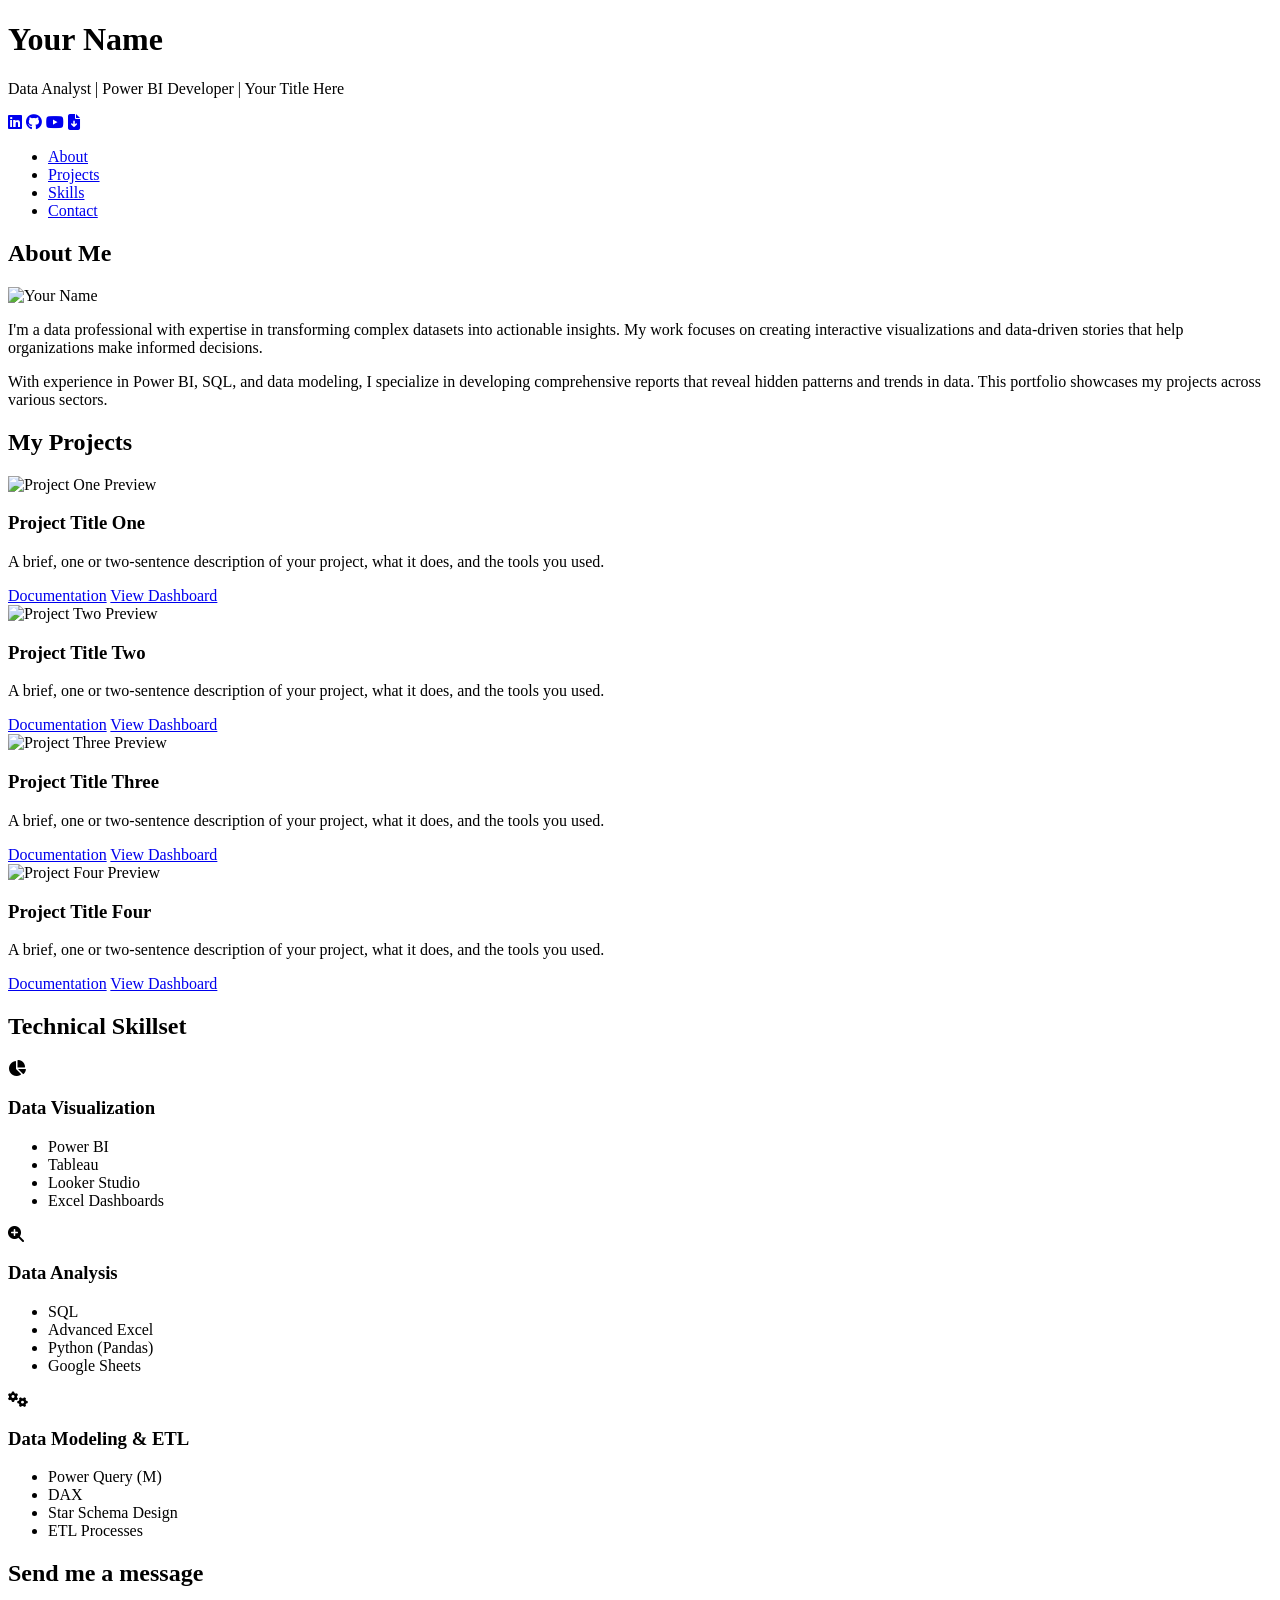
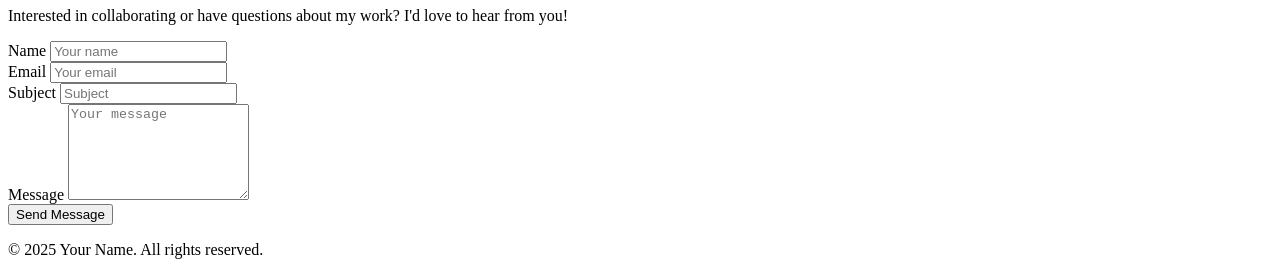
==== index.html @ 73945724 "Initial commit" ====
<!DOCTYPE html>
<html lang="en">
<head>
    <meta charset="UTF-8">
    <meta name="viewport" content="width=device-width, initial-scale=1.0">
    
    <!--💡UPDATE: Change the title to your name-->
    <title>Your Name | Data Analysis Portfolio</title>
      
    <!--💡UPDATE: Add your favicon here. You can generate one at realfavicongenerator.net-->
    <link rel="icon" type="image/png" href="/favicon-32x32.png">
    <link rel="apple-touch-icon" href="/favicon-32x32.png">
    
    <!-- Google Fonts for Elegant Typography -->
    <link rel="preconnect" href="https://fonts.googleapis.com">
    <link rel="preconnect" href="https://fonts.gstatic.com" crossorigin>
    <link href="https://fonts.googleapis.com/css2?family=Lato:wght@300;400;700&family=Playfair+Display:wght@500;700&display=swap" rel="stylesheet">
    
    <!-- Font Awesome for Icons -->
    <link rel="stylesheet" href="https://cdnjs.cloudflare.com/ajax/libs/font-awesome/6.4.2/css/all.min.css">
    
    <!-- Your Stylesheet -->
    <link rel="stylesheet" href="assets/css/style.css">
</head>
<body>

<!-- HEADER SECTION -->
<header>
    <div class="container">
        <!--💡UPDATE: Change to your name and title-->
        <h1>Your Name</h1>
        <p>Data Analyst | Power BI Developer | Your Title Here</p>
        <div class="social-links">
            <!--💡UPDATE: Add your social media links and CV file-->
            <a href="[YOUR_LINKEDIN_URL]" target="_blank" title="LinkedIn"><i class="fab fa-linkedin"></i></a>
            <a href="[YOUR_GITHUB_URL]" target="_blank" title="GitHub"><i class="fab fa-github"></i></a>
            <a href="[YOUR_YOUTUBE_URL]" target="_blank" title="YouTube"><i class="fab fa-youtube"></i></a>
            <a href="assets/Your_Name_CV.pdf" download title="Download CV"><i class="fas fa-file-arrow-down"></i></a>
        </div>
    </div>
</header>

<!-- NAVIGATION -->
<nav>
    <div class="container">
        <ul>
            <li><a href="#about">About</a></li>
            <li><a href="#projects">Projects</a></li>
            <li><a href="#skills">Skills</a></li>
            <li><a href="#contact">Contact</a></li>
        </ul>
    </div>
</nav>

<!-- ABOUT SECTION -->
<section id="about" class="section">
    <div class="container">
        <h2>About Me</h2>
        <div class="about-content">
            <!--💡UPDATE: Change the image to your own profile photo in assets/images/-->
            <img src="assets/images/profile-placeholder.jpg" alt="Your Name" class="profile-photo">
            <div class="about-text">
                <!--💡UPDATE: Write your own 'About Me' text here-->
                <p> I'm a data professional with expertise in transforming complex datasets into actionable insights. My work focuses on creating interactive visualizations and data-driven stories that help organizations make informed decisions.</p>
                <p>With experience in Power BI, SQL, and data modeling, I specialize in developing comprehensive reports that reveal hidden patterns and trends in data. This portfolio showcases my projects across various sectors.</p>
            </div>
        </div>
    </div>
</section>

<!-- PROJECTS SECTION -->
<section id="projects" class="section">
    <div class="container">
        <h2>My Projects</h2>
        <div class="projects-grid">

            <!--💡UPDATE: Replace this with your own project. Add as many as you like!-->
            <!-- Project 1 -->
             <div class="project-card">
                <!--💡UPDATE: Add a preview image of your project to assets/images/ -->
                <img src="assets/images/project-placeholder-1.jpg" alt="Project One Preview">
                <div class="project-card-content">
                    <h3>Project Title One</h3>
                    <p>A brief, one or two-sentence description of your project, what it does, and the tools you used.</p>
                    <div class="project-buttons">
                        <!--💡UPDATE: Add link to your project's code/documentation on GitHub-->
                        <a href="[YOUR_GITHUB_PROJECT_URL]" target="_blank" class="btn">Documentation</a>
                        <!--💡UPDATE: Add link to your live dashboard (e.g., Power BI, Tableau Public)-->
                        <a href="[YOUR_LIVE_DASHBOARD_URL]" target="_blank" class="btn btn-secondary">View Dashboard</a>
                    </div>
                </div>
            </div>

            <!-- Project 2 -->
            <div class="project-card">
                <img src="assets/images/project-placeholder-2.jpg" alt="Project Two Preview">
                <div class="project-card-content">
                    <h3>Project Title Two</h3>
                    <p>A brief, one or two-sentence description of your project, what it does, and the tools you used.</p>
                    <div class="project-buttons">
                        <a href="[YOUR_GITHUB_PROJECT_URL]" target="_blank" class="btn">Documentation</a>
                        <a href="[YOUR_LIVE_DASHBOARD_URL]" target="_blank" class="btn btn-secondary">View Dashboard</a>
                    </div>
                </div>
            </div>

            <!-- Project 3 -->
            <div class="project-card">
                <img src="assets/images/project-placeholder-3.jpg" alt="Project Three Preview">
                <div class="project-card-content">
                    <h3>Project Title Three</h3>
                    <p>A brief, one or two-sentence description of your project, what it does, and the tools you used.</p>
                    <div class="project-buttons">
                        <a href="[YOUR_GITHUB_PROJECT_URL]" target="_blank" class="btn">Documentation</a>
                        <a href="[YOUR_LIVE_DASHBOARD_URL]" target="_blank" class="btn btn-secondary">View Dashboard</a>
                    </div>
                </div>
            </div>

            <!-- Project 4 -->
            <div class="project-card">
                <img src="assets/images/project-placeholder-4.jpg" alt="Project Four Preview">
                <div class="project-card-content">
                    <h3>Project Title Four</h3>
                    <p>A brief, one or two-sentence description of your project, what it does, and the tools you used.</p>
                    <div class="project-buttons">
                        <a href="[YOUR_GITHUB_PROJECT_URL]" target="_blank" class="btn">Documentation</a>
                        <a href="[YOUR_LIVE_DASHBOARD_URL]" target="_blank" class="btn btn-secondary">View Dashboard</a>
                    </div>
                </div>
            </div>

        </div>
    </div>
</section>

<!-- SKILLS SECTION -->
<section id="skills" class="section">
    <div class="container">
        <h2>Technical Skillset</h2>
        <div class="skills-table">
            
            <!--💡UPDATE: Customize your skills in each category-->
            <!-- Column 1: Data Visualization -->
            <div class="skill-column">
                <div class="skill-header">
                    <i class="fas fa-chart-pie"></i>
                    <h3>Data Visualization</h3>
                </div>
                <ul class="skill-list">
                    <li>Power BI</li>
                    <li>Tableau</li>
                    <li>Looker Studio</li>
                    <li>Excel Dashboards</li>
                </ul>
            </div>

            <!-- Column 2: Data Analysis -->
            <div class="skill-column">
                <div class="skill-header">
                    <i class="fas fa-search-plus"></i>
                    <h3>Data Analysis</h3>
                </div>
                <ul class="skill-list">
                    <li>SQL</li>
                    <li>Advanced Excel</li>
                    <li>Python (Pandas)</li>
                    <li>Google Sheets</li>
                </ul>
            </div>

            <!-- Column 3: Data Modeling & ETL -->
            <div class="skill-column">
                <div class="skill-header">
                    <i class="fas fa-cogs"></i>
                    <h3>Data Modeling & ETL</h3>
                </div>
                <ul class="skill-list">
                    <li>Power Query (M)</li>
                    <li>DAX</li>
                    <li>Star Schema Design</li>
                    <li>ETL Processes</li>
                </ul>
            </div>

        </div>
    </div>
</section>

<!-- CONTACT FORM SECTION -->
<section id="contact" class="section">
    <div class="container">
        <h2>Send me a message</h2>
        
        <!--💡UPDATE: Go to formsubmit.co and replace the email with your own-->
        <form action="https://formsubmit.co/your-email@example.com" method="POST" class="contact-form">
            <p> Interested in collaborating or have questions about my work? I'd love to hear from you!</p>

            <!-- Form Fields -->
            <div class="form-group">
                <label for="name">Name</label>
                <input type="text" name="name" id="name" placeholder="Your name" required>
            </div>
            <div class="form-group">
                <label for="email">Email</label>
                <input type="email" name="email" id="email" placeholder="Your email" required>
            </div>
            <div class="form-group">
                <label for="subject">Subject</label>
                <input type="text" name="subject" id="subject" placeholder="Subject" required>
            </div>
            <div class="form-group">
                <label for="message">Message</label>
                <textarea name="message" id="message" rows="6" placeholder="Your message" required></textarea>
            </div>
            
            <!-- Submit Button -->
            <button type="submit" class="btn">Send Message</button>

        </form>
    </div>
</section>

<!-- FOOTER -->
<footer>
    <div class="container">
        <!--💡UPDATE: Change the year and your name-->
        <p>&copy; 2025 Your Name. All rights reserved.</p>
    </div>
</footer>

<script src="assets/js/main.js"></script>

</body>
</html>
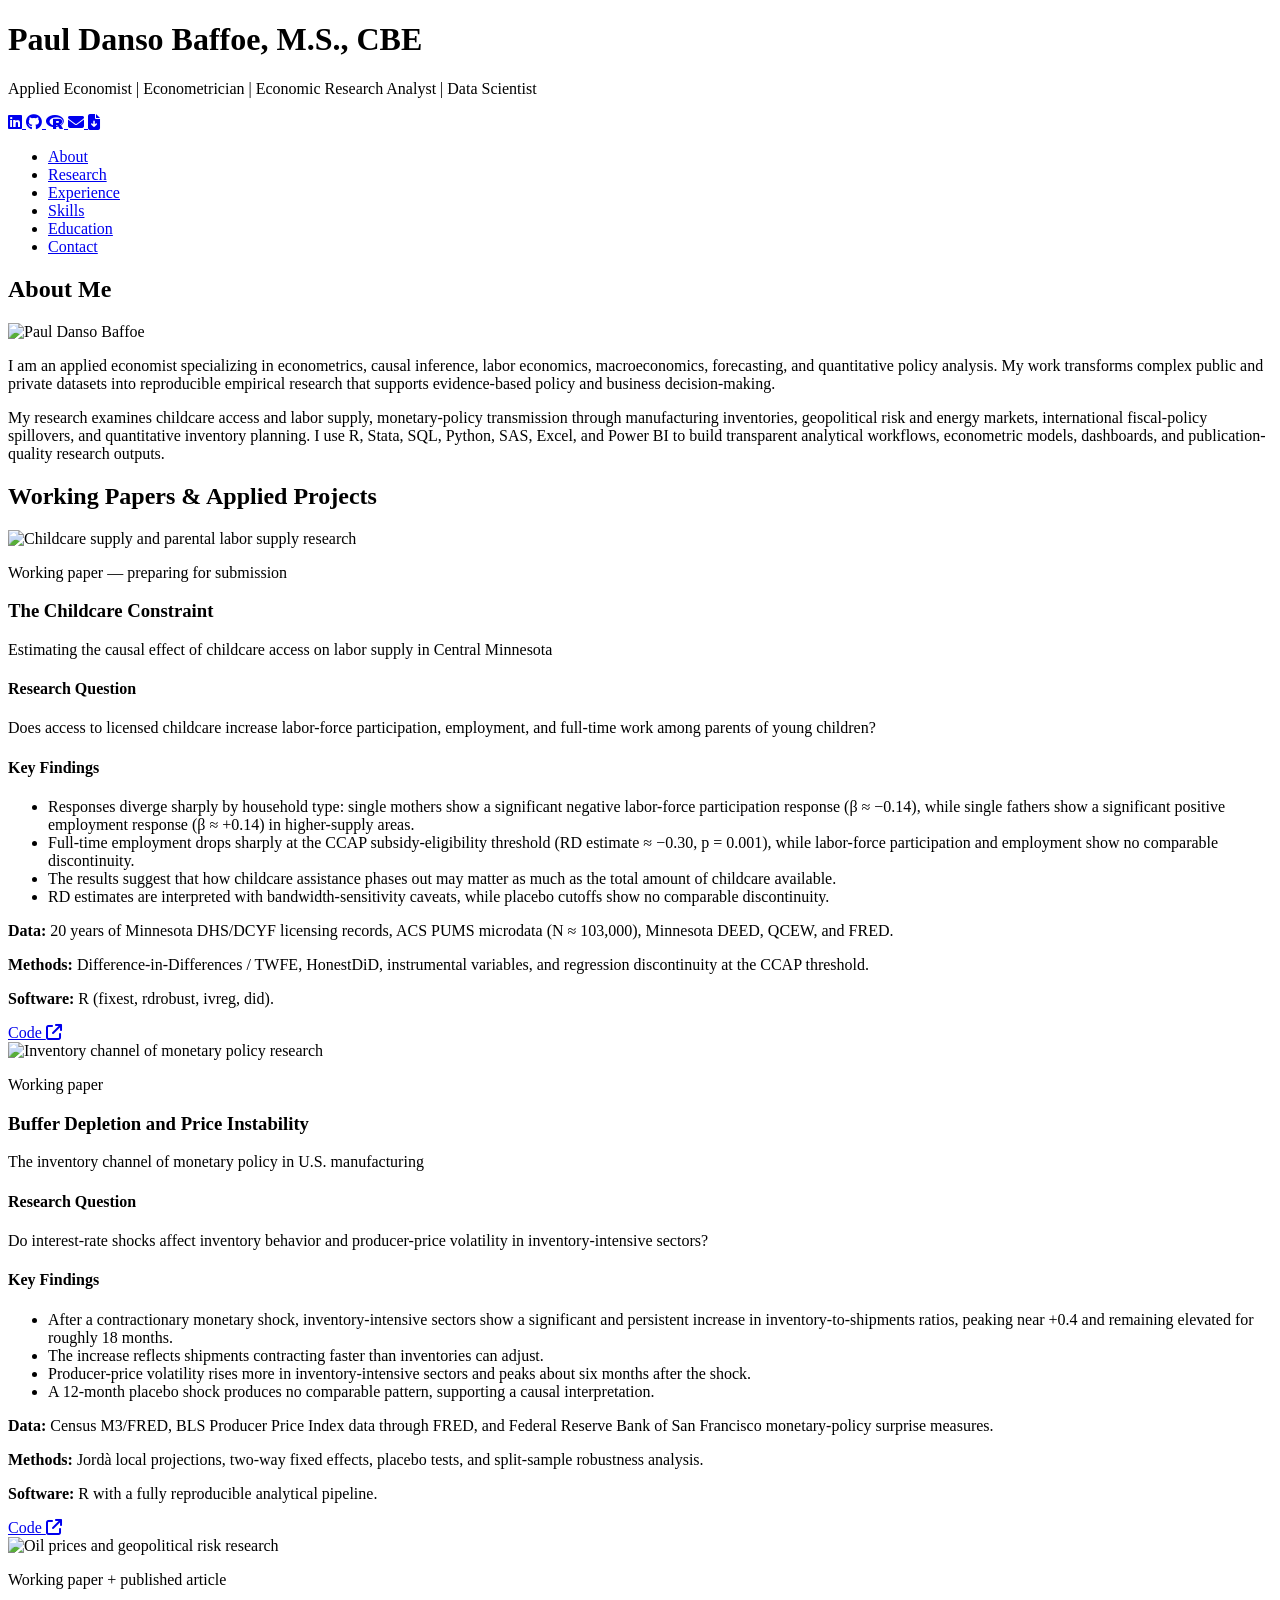
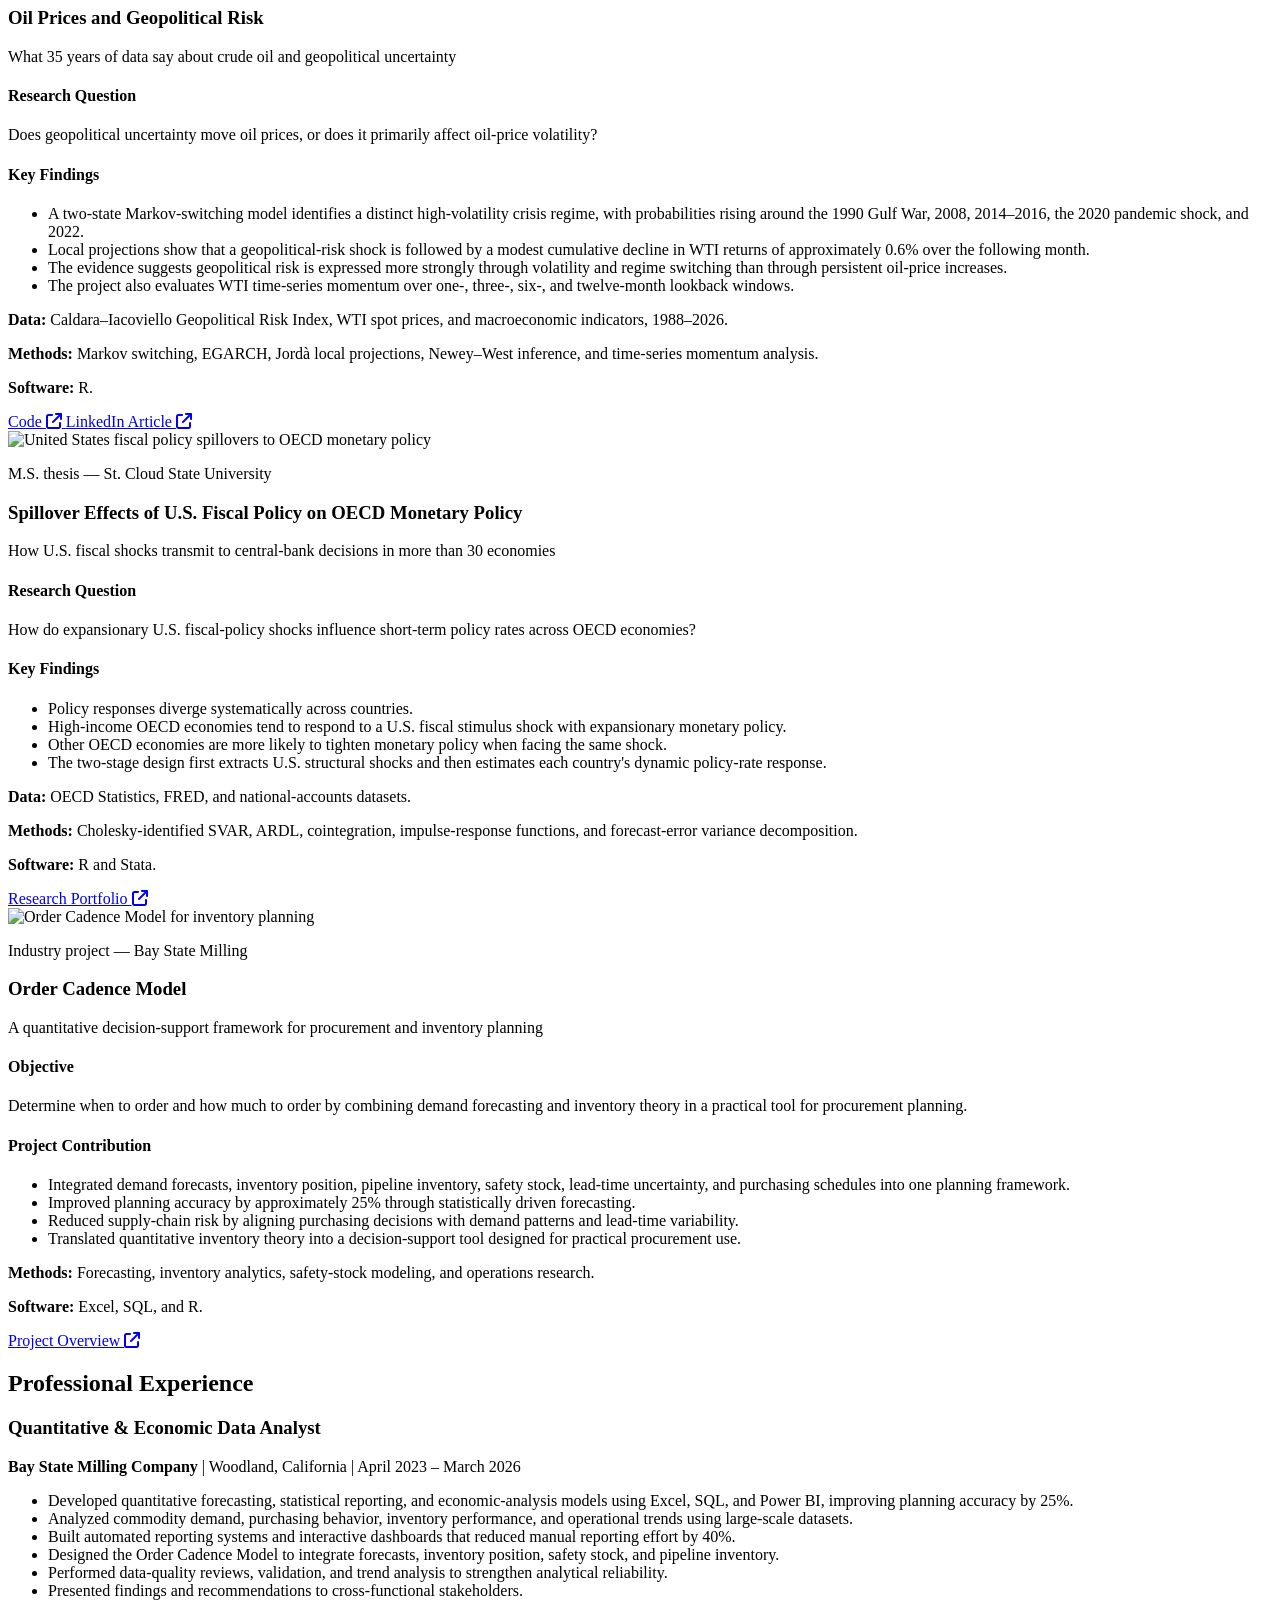
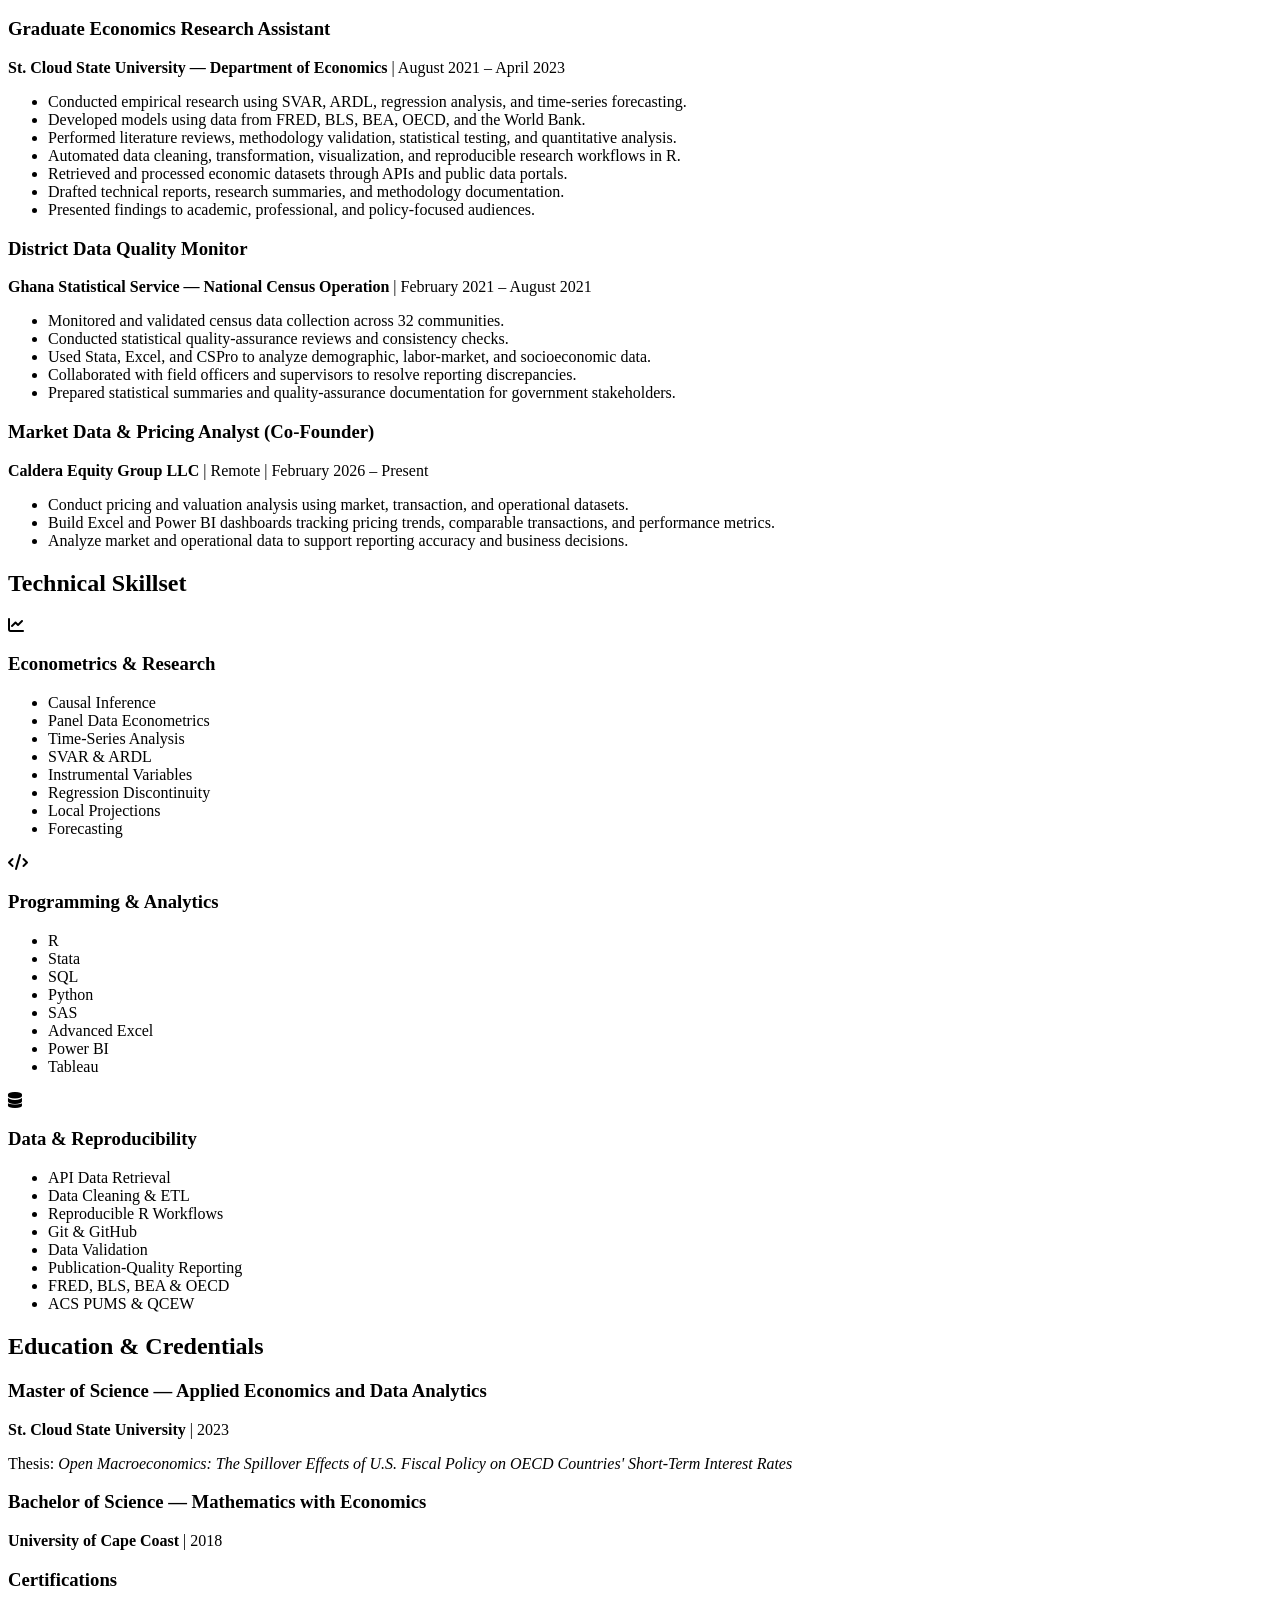
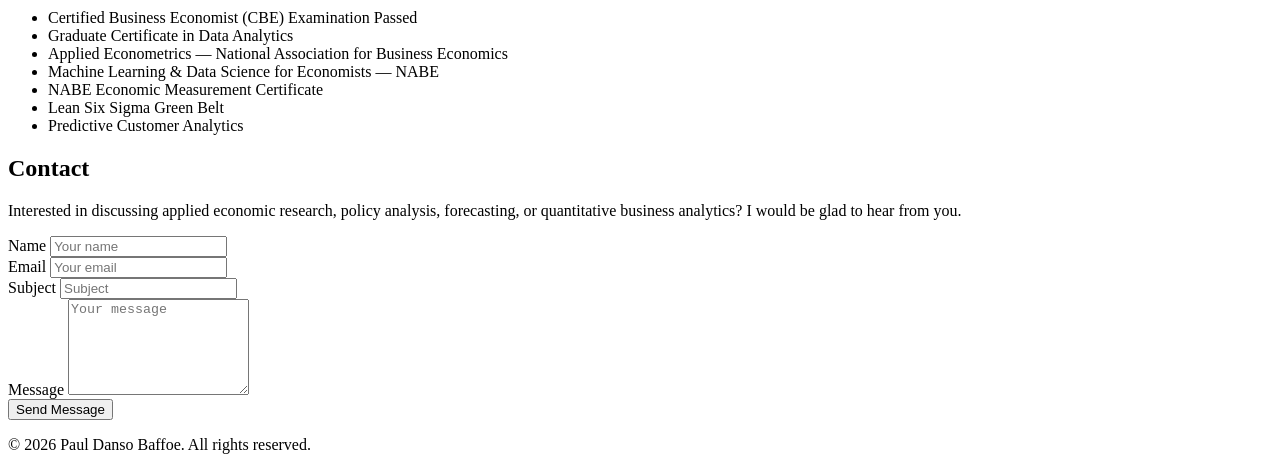
==== commit 00f142a7: "Revise index.html with updated name and projects Updated personal information and project details in" ====
--- a/index.html
+++ b/index.html
@@ -3,229 +3,587 @@
 <head>
     <meta charset="UTF-8">
     <meta name="viewport" content="width=device-width, initial-scale=1.0">
-    
-    <!--💡UPDATE: Change the title to your name-->
-    <title>Your Name | Data Analysis Portfolio</title>
-      
-    <!--💡UPDATE: Add your favicon here. You can generate one at realfavicongenerator.net-->
-    <link rel="icon" type="image/png" href="/favicon-32x32.png">
-    <link rel="apple-touch-icon" href="/favicon-32x32.png">
-    
-    <!-- Google Fonts for Elegant Typography -->
+
+    <title>Paul Danso Baffoe | Applied Economist</title>
+    <meta name="description" content="Research portfolio of Paul Danso Baffoe, an applied economist specializing in econometrics, causal inference, labor economics, macroeconomics, forecasting, and reproducible research.">
+
+    <link rel="icon" type="image/png" href="assets/images/favicon-32x32.png">
+    <link rel="apple-touch-icon" href="assets/images/favicon-32x32.png">
+
     <link rel="preconnect" href="https://fonts.googleapis.com">
     <link rel="preconnect" href="https://fonts.gstatic.com" crossorigin>
     <link href="https://fonts.googleapis.com/css2?family=Lato:wght@300;400;700&family=Playfair+Display:wght@500;700&display=swap" rel="stylesheet">
-    
-    <!-- Font Awesome for Icons -->
+
     <link rel="stylesheet" href="https://cdnjs.cloudflare.com/ajax/libs/font-awesome/6.4.2/css/all.min.css">
-    
-    <!-- Your Stylesheet -->
     <link rel="stylesheet" href="assets/css/style.css">
 </head>
+
 <body>
 
-<!-- HEADER SECTION -->
 <header>
     <div class="container">
-        <!--💡UPDATE: Change to your name and title-->
-        <h1>Your Name</h1>
-        <p>Data Analyst | Power BI Developer | Your Title Here</p>
+        <h1>Paul Danso Baffoe, M.S., CBE</h1>
+        <p>Applied Economist | Econometrician | Economic Research Analyst | Data Scientist</p>
+
         <div class="social-links">
-            <!--💡UPDATE: Add your social media links and CV file-->
-            <a href="[YOUR_LINKEDIN_URL]" target="_blank" title="LinkedIn"><i class="fab fa-linkedin"></i></a>
-            <a href="[YOUR_GITHUB_URL]" target="_blank" title="GitHub"><i class="fab fa-github"></i></a>
-            <a href="[YOUR_YOUTUBE_URL]" target="_blank" title="YouTube"><i class="fab fa-youtube"></i></a>
-            <a href="assets/Your_Name_CV.pdf" download title="Download CV"><i class="fas fa-file-arrow-down"></i></a>
+            <a href="https://www.linkedin.com/in/paul-baffoe" target="_blank" rel="noopener noreferrer" title="LinkedIn">
+                <i class="fab fa-linkedin"></i>
+            </a>
+
+            <a href="https://github.com/PBaffoe88" target="_blank" rel="noopener noreferrer" title="GitHub">
+                <i class="fab fa-github"></i>
+            </a>
+
+            <a href="https://rpubs.com/PaulBaffoe" target="_blank" rel="noopener noreferrer" title="RPubs Research Portfolio">
+                <i class="fab fa-r-project"></i>
+            </a>
+
+            <a href="mailto:kojosuccess88@gmail.com" title="Email">
+                <i class="fas fa-envelope"></i>
+            </a>
+
+            <a href="assets/Paul_Danso_Baffoe_Resume.pdf" download title="Download Resume">
+                <i class="fas fa-file-arrow-down"></i>
+            </a>
         </div>
     </div>
 </header>
 
-<!-- NAVIGATION -->
 <nav>
     <div class="container">
         <ul>
             <li><a href="#about">About</a></li>
-            <li><a href="#projects">Projects</a></li>
+            <li><a href="#research">Research</a></li>
+            <li><a href="#experience">Experience</a></li>
             <li><a href="#skills">Skills</a></li>
+            <li><a href="#education">Education</a></li>
             <li><a href="#contact">Contact</a></li>
         </ul>
     </div>
 </nav>
 
-<!-- ABOUT SECTION -->
+<main>
+
 <section id="about" class="section">
     <div class="container">
         <h2>About Me</h2>
+
         <div class="about-content">
-            <!--💡UPDATE: Change the image to your own profile photo in assets/images/-->
-            <img src="assets/images/profile-placeholder.jpg" alt="Your Name" class="profile-photo">
+            <img src="assets/images/profile-photo.jpg" alt="Paul Danso Baffoe" class="profile-photo">
+
             <div class="about-text">
-                <!--💡UPDATE: Write your own 'About Me' text here-->
-                <p> I'm a data professional with expertise in transforming complex datasets into actionable insights. My work focuses on creating interactive visualizations and data-driven stories that help organizations make informed decisions.</p>
-                <p>With experience in Power BI, SQL, and data modeling, I specialize in developing comprehensive reports that reveal hidden patterns and trends in data. This portfolio showcases my projects across various sectors.</p>
+                <p>
+                    I am an applied economist specializing in econometrics, causal inference, labor economics,
+                    macroeconomics, forecasting, and quantitative policy analysis. My work transforms complex
+                    public and private datasets into reproducible empirical research that supports evidence-based
+                    policy and business decision-making.
+                </p>
+
+                <p>
+                    My research examines childcare access and labor supply, monetary-policy transmission through
+                    manufacturing inventories, geopolitical risk and energy markets, international fiscal-policy
+                    spillovers, and quantitative inventory planning. I use R, Stata, SQL, Python, SAS, Excel, and
+                    Power BI to build transparent analytical workflows, econometric models, dashboards, and
+                    publication-quality research outputs.
+                </p>
             </div>
         </div>
     </div>
 </section>
 
-<!-- PROJECTS SECTION -->
-<section id="projects" class="section">
-    <div class="container">
-        <h2>My Projects</h2>
+<section id="research" class="section">
+    <div class="container">
+        <h2>Working Papers &amp; Applied Projects</h2>
+
         <div class="projects-grid">
 
-            <!--💡UPDATE: Replace this with your own project. Add as many as you like!-->
-            <!-- Project 1 -->
-             <div class="project-card">
-                <!--💡UPDATE: Add a preview image of your project to assets/images/ -->
-                <img src="assets/images/project-placeholder-1.jpg" alt="Project One Preview">
+            <article class="project-card">
+                <img src="assets/images/childcare-constraint.png" alt="Childcare supply and parental labor supply research">
+
                 <div class="project-card-content">
-                    <h3>Project Title One</h3>
-                    <p>A brief, one or two-sentence description of your project, what it does, and the tools you used.</p>
+                    <p class="project-status">Working paper — preparing for submission</p>
+
+                    <h3>The Childcare Constraint</h3>
+
+                    <p class="project-subtitle">
+                        Estimating the causal effect of childcare access on labor supply in Central Minnesota
+                    </p>
+
+                    <h4>Research Question</h4>
+                    <p>
+                        Does access to licensed childcare increase labor-force participation, employment, and
+                        full-time work among parents of young children?
+                    </p>
+
+                    <h4>Key Findings</h4>
+                    <ul>
+                        <li>
+                            Responses diverge sharply by household type: single mothers show a significant negative
+                            labor-force participation response (β ≈ −0.14), while single fathers show a significant
+                            positive employment response (β ≈ +0.14) in higher-supply areas.
+                        </li>
+                        <li>
+                            Full-time employment drops sharply at the CCAP subsidy-eligibility threshold
+                            (RD estimate ≈ −0.30, p = 0.001), while labor-force participation and employment show no
+                            comparable discontinuity.
+                        </li>
+                        <li>
+                            The results suggest that how childcare assistance phases out may matter as much as the
+                            total amount of childcare available.
+                        </li>
+                        <li>
+                            RD estimates are interpreted with bandwidth-sensitivity caveats, while placebo cutoffs
+                            show no comparable discontinuity.
+                        </li>
+                    </ul>
+
+                    <p>
+                        <strong>Data:</strong> 20 years of Minnesota DHS/DCYF licensing records, ACS PUMS microdata
+                        (N ≈ 103,000), Minnesota DEED, QCEW, and FRED.
+                    </p>
+
+                    <p>
+                        <strong>Methods:</strong> Difference-in-Differences / TWFE, HonestDiD, instrumental variables,
+                        and regression discontinuity at the CCAP threshold.
+                    </p>
+
+                    <p>
+                        <strong>Software:</strong> R (fixest, rdrobust, ivreg, did).
+                    </p>
+
                     <div class="project-buttons">
-                        <!--💡UPDATE: Add link to your project's code/documentation on GitHub-->
-                        <a href="[YOUR_GITHUB_PROJECT_URL]" target="_blank" class="btn">Documentation</a>
-                        <!--💡UPDATE: Add link to your live dashboard (e.g., Power BI, Tableau Public)-->
-                        <a href="[YOUR_LIVE_DASHBOARD_URL]" target="_blank" class="btn btn-secondary">View Dashboard</a>
+                        <a href="https://github.com/PBaffoe88" target="_blank" rel="noopener noreferrer" class="btn">
+                            Code <i class="fas fa-arrow-up-right-from-square"></i>
+                        </a>
                     </div>
                 </div>
-            </div>
-
-            <!-- Project 2 -->
-            <div class="project-card">
-                <img src="assets/images/project-placeholder-2.jpg" alt="Project Two Preview">
+            </article>
+
+            <article class="project-card">
+                <img src="assets/images/buffer-depletion.png" alt="Inventory channel of monetary policy research">
+
                 <div class="project-card-content">
-                    <h3>Project Title Two</h3>
-                    <p>A brief, one or two-sentence description of your project, what it does, and the tools you used.</p>
+                    <p class="project-status">Working paper</p>
+
+                    <h3>Buffer Depletion and Price Instability</h3>
+
+                    <p class="project-subtitle">
+                        The inventory channel of monetary policy in U.S. manufacturing
+                    </p>
+
+                    <h4>Research Question</h4>
+                    <p>
+                        Do interest-rate shocks affect inventory behavior and producer-price volatility in
+                        inventory-intensive sectors?
+                    </p>
+
+                    <h4>Key Findings</h4>
+                    <ul>
+                        <li>
+                            After a contractionary monetary shock, inventory-intensive sectors show a significant
+                            and persistent increase in inventory-to-shipments ratios, peaking near +0.4 and remaining
+                            elevated for roughly 18 months.
+                        </li>
+                        <li>
+                            The increase reflects shipments contracting faster than inventories can adjust.
+                        </li>
+                        <li>
+                            Producer-price volatility rises more in inventory-intensive sectors and peaks about
+                            six months after the shock.
+                        </li>
+                        <li>
+                            A 12-month placebo shock produces no comparable pattern, supporting a causal interpretation.
+                        </li>
+                    </ul>
+
+                    <p>
+                        <strong>Data:</strong> Census M3/FRED, BLS Producer Price Index data through FRED, and
+                        Federal Reserve Bank of San Francisco monetary-policy surprise measures.
+                    </p>
+
+                    <p>
+                        <strong>Methods:</strong> Jordà local projections, two-way fixed effects, placebo tests,
+                        and split-sample robustness analysis.
+                    </p>
+
+                    <p>
+                        <strong>Software:</strong> R with a fully reproducible analytical pipeline.
+                    </p>
+
                     <div class="project-buttons">
-                        <a href="[YOUR_GITHUB_PROJECT_URL]" target="_blank" class="btn">Documentation</a>
-                        <a href="[YOUR_LIVE_DASHBOARD_URL]" target="_blank" class="btn btn-secondary">View Dashboard</a>
+                        <a href="https://github.com/PBaffoe88" target="_blank" rel="noopener noreferrer" class="btn">
+                            Code <i class="fas fa-arrow-up-right-from-square"></i>
+                        </a>
                     </div>
                 </div>
-            </div>
-
-            <!-- Project 3 -->
-            <div class="project-card">
-                <img src="assets/images/project-placeholder-3.jpg" alt="Project Three Preview">
+            </article>
+
+            <article class="project-card">
+                <img src="assets/images/oil-geopolitical-risk.png" alt="Oil prices and geopolitical risk research">
+
                 <div class="project-card-content">
-                    <h3>Project Title Three</h3>
-                    <p>A brief, one or two-sentence description of your project, what it does, and the tools you used.</p>
+                    <p class="project-status">Working paper + published article</p>
+
+                    <h3>Oil Prices and Geopolitical Risk</h3>
+
+                    <p class="project-subtitle">
+                        What 35 years of data say about crude oil and geopolitical uncertainty
+                    </p>
+
+                    <h4>Research Question</h4>
+                    <p>
+                        Does geopolitical uncertainty move oil prices, or does it primarily affect oil-price volatility?
+                    </p>
+
+                    <h4>Key Findings</h4>
+                    <ul>
+                        <li>
+                            A two-state Markov-switching model identifies a distinct high-volatility crisis regime,
+                            with probabilities rising around the 1990 Gulf War, 2008, 2014–2016, the 2020 pandemic
+                            shock, and 2022.
+                        </li>
+                        <li>
+                            Local projections show that a geopolitical-risk shock is followed by a modest cumulative
+                            decline in WTI returns of approximately 0.6% over the following month.
+                        </li>
+                        <li>
+                            The evidence suggests geopolitical risk is expressed more strongly through volatility
+                            and regime switching than through persistent oil-price increases.
+                        </li>
+                        <li>
+                            The project also evaluates WTI time-series momentum over one-, three-, six-, and
+                            twelve-month lookback windows.
+                        </li>
+                    </ul>
+
+                    <p>
+                        <strong>Data:</strong> Caldara–Iacoviello Geopolitical Risk Index, WTI spot prices,
+                        and macroeconomic indicators, 1988–2026.
+                    </p>
+
+                    <p>
+                        <strong>Methods:</strong> Markov switching, EGARCH, Jordà local projections, Newey–West
+                        inference, and time-series momentum analysis.
+                    </p>
+
+                    <p><strong>Software:</strong> R.</p>
+
                     <div class="project-buttons">
-                        <a href="[YOUR_GITHUB_PROJECT_URL]" target="_blank" class="btn">Documentation</a>
-                        <a href="[YOUR_LIVE_DASHBOARD_URL]" target="_blank" class="btn btn-secondary">View Dashboard</a>
+                        <a href="https://github.com/PBaffoe88" target="_blank" rel="noopener noreferrer" class="btn">
+                            Code <i class="fas fa-arrow-up-right-from-square"></i>
+                        </a>
+
+                        <a href="https://www.linkedin.com/in/paul-baffoe" target="_blank" rel="noopener noreferrer" class="btn btn-secondary">
+                            LinkedIn Article <i class="fas fa-arrow-up-right-from-square"></i>
+                        </a>
                     </div>
                 </div>
-            </div>
-
-            <!-- Project 4 -->
-            <div class="project-card">
-                <img src="assets/images/project-placeholder-4.jpg" alt="Project Four Preview">
+            </article>
+
+            <article class="project-card">
+                <img src="assets/images/fiscal-policy-spillovers.png" alt="United States fiscal policy spillovers to OECD monetary policy">
+
                 <div class="project-card-content">
-                    <h3>Project Title Four</h3>
-                    <p>A brief, one or two-sentence description of your project, what it does, and the tools you used.</p>
+                    <p class="project-status">M.S. thesis — St. Cloud State University</p>
+
+                    <h3>Spillover Effects of U.S. Fiscal Policy on OECD Monetary Policy</h3>
+
+                    <p class="project-subtitle">
+                        How U.S. fiscal shocks transmit to central-bank decisions in more than 30 economies
+                    </p>
+
+                    <h4>Research Question</h4>
+                    <p>
+                        How do expansionary U.S. fiscal-policy shocks influence short-term policy rates across
+                        OECD economies?
+                    </p>
+
+                    <h4>Key Findings</h4>
+                    <ul>
+                        <li>
+                            Policy responses diverge systematically across countries.
+                        </li>
+                        <li>
+                            High-income OECD economies tend to respond to a U.S. fiscal stimulus shock with
+                            expansionary monetary policy.
+                        </li>
+                        <li>
+                            Other OECD economies are more likely to tighten monetary policy when facing the same shock.
+                        </li>
+                        <li>
+                            The two-stage design first extracts U.S. structural shocks and then estimates each
+                            country's dynamic policy-rate response.
+                        </li>
+                    </ul>
+
+                    <p>
+                        <strong>Data:</strong> OECD Statistics, FRED, and national-accounts datasets.
+                    </p>
+
+                    <p>
+                        <strong>Methods:</strong> Cholesky-identified SVAR, ARDL, cointegration, impulse-response
+                        functions, and forecast-error variance decomposition.
+                    </p>
+
+                    <p><strong>Software:</strong> R and Stata.</p>
+
                     <div class="project-buttons">
-                        <a href="[YOUR_GITHUB_PROJECT_URL]" target="_blank" class="btn">Documentation</a>
-                        <a href="[YOUR_LIVE_DASHBOARD_URL]" target="_blank" class="btn btn-secondary">View Dashboard</a>
+                        <a href="https://github.com/PBaffoe88" target="_blank" rel="noopener noreferrer" class="btn">
+                            Research Portfolio <i class="fas fa-arrow-up-right-from-square"></i>
+                        </a>
                     </div>
                 </div>
-            </div>
+            </article>
+
+            <article class="project-card">
+                <img src="assets/images/order-cadence-model.png" alt="Order Cadence Model for inventory planning">
+
+                <div class="project-card-content">
+                    <p class="project-status">Industry project — Bay State Milling</p>
+
+                    <h3>Order Cadence Model</h3>
+
+                    <p class="project-subtitle">
+                        A quantitative decision-support framework for procurement and inventory planning
+                    </p>
+
+                    <h4>Objective</h4>
+                    <p>
+                        Determine when to order and how much to order by combining demand forecasting and inventory
+                        theory in a practical tool for procurement planning.
+                    </p>
+
+                    <h4>Project Contribution</h4>
+                    <ul>
+                        <li>
+                            Integrated demand forecasts, inventory position, pipeline inventory, safety stock,
+                            lead-time uncertainty, and purchasing schedules into one planning framework.
+                        </li>
+                        <li>
+                            Improved planning accuracy by approximately 25% through statistically driven forecasting.
+                        </li>
+                        <li>
+                            Reduced supply-chain risk by aligning purchasing decisions with demand patterns and
+                            lead-time variability.
+                        </li>
+                        <li>
+                            Translated quantitative inventory theory into a decision-support tool designed for
+                            practical procurement use.
+                        </li>
+                    </ul>
+
+                    <p>
+                        <strong>Methods:</strong> Forecasting, inventory analytics, safety-stock modeling,
+                        and operations research.
+                    </p>
+
+                    <p><strong>Software:</strong> Excel, SQL, and R.</p>
+
+                    <div class="project-buttons">
+                        <a href="https://github.com/PBaffoe88" target="_blank" rel="noopener noreferrer" class="btn">
+                            Project Overview <i class="fas fa-arrow-up-right-from-square"></i>
+                        </a>
+                    </div>
+                </div>
+            </article>
 
         </div>
     </div>
 </section>
 
-<!-- SKILLS SECTION -->
+<section id="experience" class="section">
+    <div class="container">
+        <h2>Professional Experience</h2>
+
+        <div class="experience-item">
+            <h3>Quantitative &amp; Economic Data Analyst</h3>
+            <p><strong>Bay State Milling Company</strong> | Woodland, California | April 2023 – March 2026</p>
+            <ul>
+                <li>Developed quantitative forecasting, statistical reporting, and economic-analysis models using Excel, SQL, and Power BI, improving planning accuracy by 25%.</li>
+                <li>Analyzed commodity demand, purchasing behavior, inventory performance, and operational trends using large-scale datasets.</li>
+                <li>Built automated reporting systems and interactive dashboards that reduced manual reporting effort by 40%.</li>
+                <li>Designed the Order Cadence Model to integrate forecasts, inventory position, safety stock, and pipeline inventory.</li>
+                <li>Performed data-quality reviews, validation, and trend analysis to strengthen analytical reliability.</li>
+                <li>Presented findings and recommendations to cross-functional stakeholders.</li>
+            </ul>
+        </div>
+
+        <div class="experience-item">
+            <h3>Graduate Economics Research Assistant</h3>
+            <p><strong>St. Cloud State University — Department of Economics</strong> | August 2021 – April 2023</p>
+            <ul>
+                <li>Conducted empirical research using SVAR, ARDL, regression analysis, and time-series forecasting.</li>
+                <li>Developed models using data from FRED, BLS, BEA, OECD, and the World Bank.</li>
+                <li>Performed literature reviews, methodology validation, statistical testing, and quantitative analysis.</li>
+                <li>Automated data cleaning, transformation, visualization, and reproducible research workflows in R.</li>
+                <li>Retrieved and processed economic datasets through APIs and public data portals.</li>
+                <li>Drafted technical reports, research summaries, and methodology documentation.</li>
+                <li>Presented findings to academic, professional, and policy-focused audiences.</li>
+            </ul>
+        </div>
+
+        <div class="experience-item">
+            <h3>District Data Quality Monitor</h3>
+            <p><strong>Ghana Statistical Service — National Census Operation</strong> | February 2021 – August 2021</p>
+            <ul>
+                <li>Monitored and validated census data collection across 32 communities.</li>
+                <li>Conducted statistical quality-assurance reviews and consistency checks.</li>
+                <li>Used Stata, Excel, and CSPro to analyze demographic, labor-market, and socioeconomic data.</li>
+                <li>Collaborated with field officers and supervisors to resolve reporting discrepancies.</li>
+                <li>Prepared statistical summaries and quality-assurance documentation for government stakeholders.</li>
+            </ul>
+        </div>
+
+        <div class="experience-item">
+            <h3>Market Data &amp; Pricing Analyst (Co-Founder)</h3>
+            <p><strong>Caldera Equity Group LLC</strong> | Remote | February 2026 – Present</p>
+            <ul>
+                <li>Conduct pricing and valuation analysis using market, transaction, and operational datasets.</li>
+                <li>Build Excel and Power BI dashboards tracking pricing trends, comparable transactions, and performance metrics.</li>
+                <li>Analyze market and operational data to support reporting accuracy and business decisions.</li>
+            </ul>
+        </div>
+    </div>
+</section>
+
 <section id="skills" class="section">
     <div class="container">
         <h2>Technical Skillset</h2>
+
         <div class="skills-table">
-            
-            <!--💡UPDATE: Customize your skills in each category-->
-            <!-- Column 1: Data Visualization -->
+
             <div class="skill-column">
                 <div class="skill-header">
-                    <i class="fas fa-chart-pie"></i>
-                    <h3>Data Visualization</h3>
-                </div>
+                    <i class="fas fa-chart-line"></i>
+                    <h3>Econometrics &amp; Research</h3>
+                </div>
+
                 <ul class="skill-list">
+                    <li>Causal Inference</li>
+                    <li>Panel Data Econometrics</li>
+                    <li>Time-Series Analysis</li>
+                    <li>SVAR &amp; ARDL</li>
+                    <li>Instrumental Variables</li>
+                    <li>Regression Discontinuity</li>
+                    <li>Local Projections</li>
+                    <li>Forecasting</li>
+                </ul>
+            </div>
+
+            <div class="skill-column">
+                <div class="skill-header">
+                    <i class="fas fa-code"></i>
+                    <h3>Programming &amp; Analytics</h3>
+                </div>
+
+                <ul class="skill-list">
+                    <li>R</li>
+                    <li>Stata</li>
+                    <li>SQL</li>
+                    <li>Python</li>
+                    <li>SAS</li>
+                    <li>Advanced Excel</li>
                     <li>Power BI</li>
                     <li>Tableau</li>
-                    <li>Looker Studio</li>
-                    <li>Excel Dashboards</li>
                 </ul>
             </div>
 
-            <!-- Column 2: Data Analysis -->
             <div class="skill-column">
                 <div class="skill-header">
-                    <i class="fas fa-search-plus"></i>
-                    <h3>Data Analysis</h3>
-                </div>
+                    <i class="fas fa-database"></i>
+                    <h3>Data &amp; Reproducibility</h3>
+                </div>
+
                 <ul class="skill-list">
-                    <li>SQL</li>
-                    <li>Advanced Excel</li>
-                    <li>Python (Pandas)</li>
-                    <li>Google Sheets</li>
+                    <li>API Data Retrieval</li>
+                    <li>Data Cleaning &amp; ETL</li>
+                    <li>Reproducible R Workflows</li>
+                    <li>Git &amp; GitHub</li>
+                    <li>Data Validation</li>
+                    <li>Publication-Quality Reporting</li>
+                    <li>FRED, BLS, BEA &amp; OECD</li>
+                    <li>ACS PUMS &amp; QCEW</li>
                 </ul>
             </div>
 
-            <!-- Column 3: Data Modeling & ETL -->
-            <div class="skill-column">
-                <div class="skill-header">
-                    <i class="fas fa-cogs"></i>
-                    <h3>Data Modeling & ETL</h3>
-                </div>
-                <ul class="skill-list">
-                    <li>Power Query (M)</li>
-                    <li>DAX</li>
-                    <li>Star Schema Design</li>
-                    <li>ETL Processes</li>
-                </ul>
-            </div>
-
         </div>
     </div>
 </section>
 
-<!-- CONTACT FORM SECTION -->
+<section id="education" class="section">
+    <div class="container">
+        <h2>Education &amp; Credentials</h2>
+
+        <div class="education-item">
+            <h3>Master of Science — Applied Economics and Data Analytics</h3>
+            <p><strong>St. Cloud State University</strong> | 2023</p>
+            <p>
+                Thesis: <em>Open Macroeconomics: The Spillover Effects of U.S. Fiscal Policy on OECD Countries'
+                Short-Term Interest Rates</em>
+            </p>
+        </div>
+
+        <div class="education-item">
+            <h3>Bachelor of Science — Mathematics with Economics</h3>
+            <p><strong>University of Cape Coast</strong> | 2018</p>
+        </div>
+
+        <h3>Certifications</h3>
+        <ul>
+            <li>Certified Business Economist (CBE) Examination Passed</li>
+            <li>Graduate Certificate in Data Analytics</li>
+            <li>Applied Econometrics — National Association for Business Economics</li>
+            <li>Machine Learning &amp; Data Science for Economists — NABE</li>
+            <li>NABE Economic Measurement Certificate</li>
+            <li>Lean Six Sigma Green Belt</li>
+            <li>Predictive Customer Analytics</li>
+        </ul>
+    </div>
+</section>
+
 <section id="contact" class="section">
     <div class="container">
-        <h2>Send me a message</h2>
-        
-        <!--💡UPDATE: Go to formsubmit.co and replace the email with your own-->
-        <form action="https://formsubmit.co/your-email@example.com" method="POST" class="contact-form">
-            <p> Interested in collaborating or have questions about my work? I'd love to hear from you!</p>
-
-            <!-- Form Fields -->
+        <h2>Contact</h2>
+
+        <form action="https://formsubmit.co/kojosuccess88@gmail.com" method="POST" class="contact-form">
+            <p>
+                Interested in discussing applied economic research, policy analysis, forecasting, or quantitative
+                business analytics? I would be glad to hear from you.
+            </p>
+
+            <input type="hidden" name="_subject" value="New message from Paul Baffoe's research portfolio">
+            <input type="hidden" name="_captcha" value="false">
+
             <div class="form-group">
                 <label for="name">Name</label>
                 <input type="text" name="name" id="name" placeholder="Your name" required>
             </div>
+
             <div class="form-group">
                 <label for="email">Email</label>
                 <input type="email" name="email" id="email" placeholder="Your email" required>
             </div>
+
             <div class="form-group">
                 <label for="subject">Subject</label>
                 <input type="text" name="subject" id="subject" placeholder="Subject" required>
             </div>
+
             <div class="form-group">
                 <label for="message">Message</label>
                 <textarea name="message" id="message" rows="6" placeholder="Your message" required></textarea>
             </div>
-            
-            <!-- Submit Button -->
+
             <button type="submit" class="btn">Send Message</button>
-
         </form>
     </div>
 </section>
 
-<!-- FOOTER -->
+</main>
+
 <footer>
     <div class="container">
-        <!--💡UPDATE: Change the year and your name-->
-        <p>&copy; 2025 Your Name. All rights reserved.</p>
+        <p>&copy; 2026 Paul Danso Baffoe. All rights reserved.</p>
     </div>
 </footer>
 
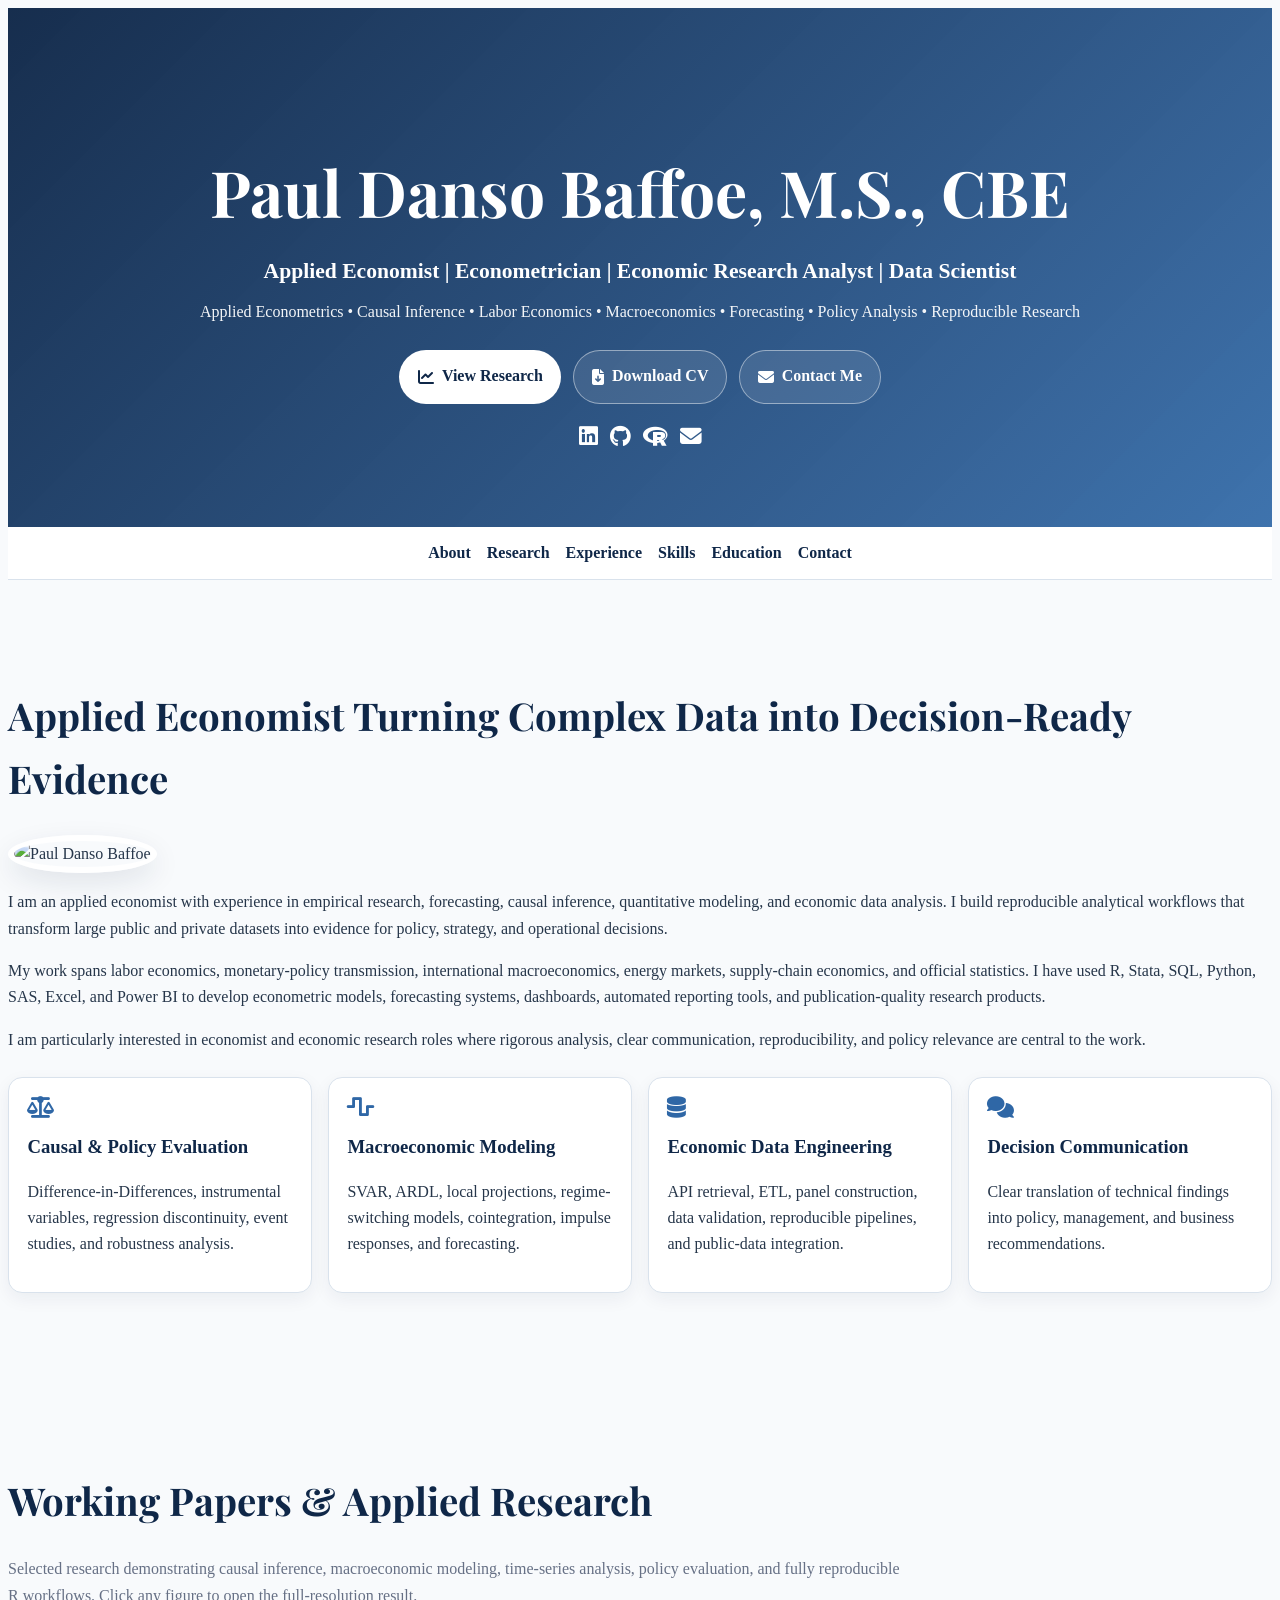
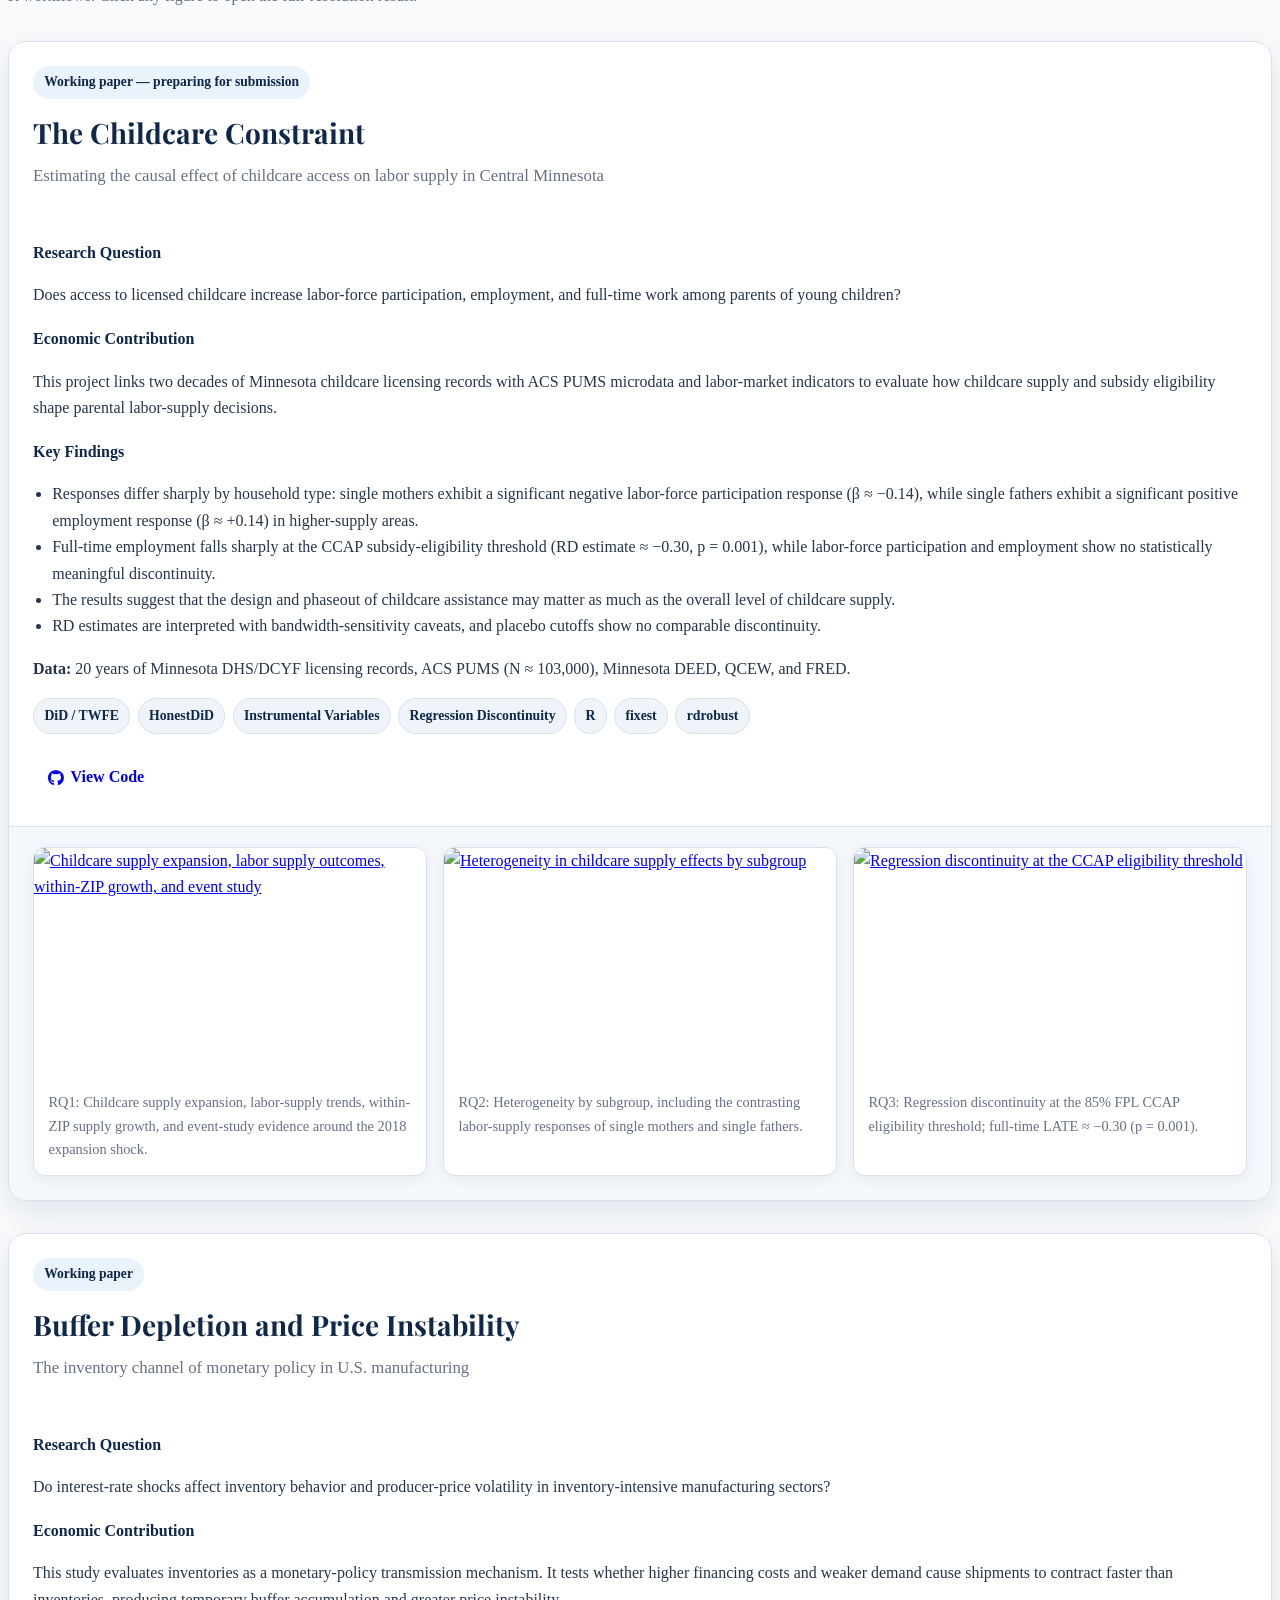
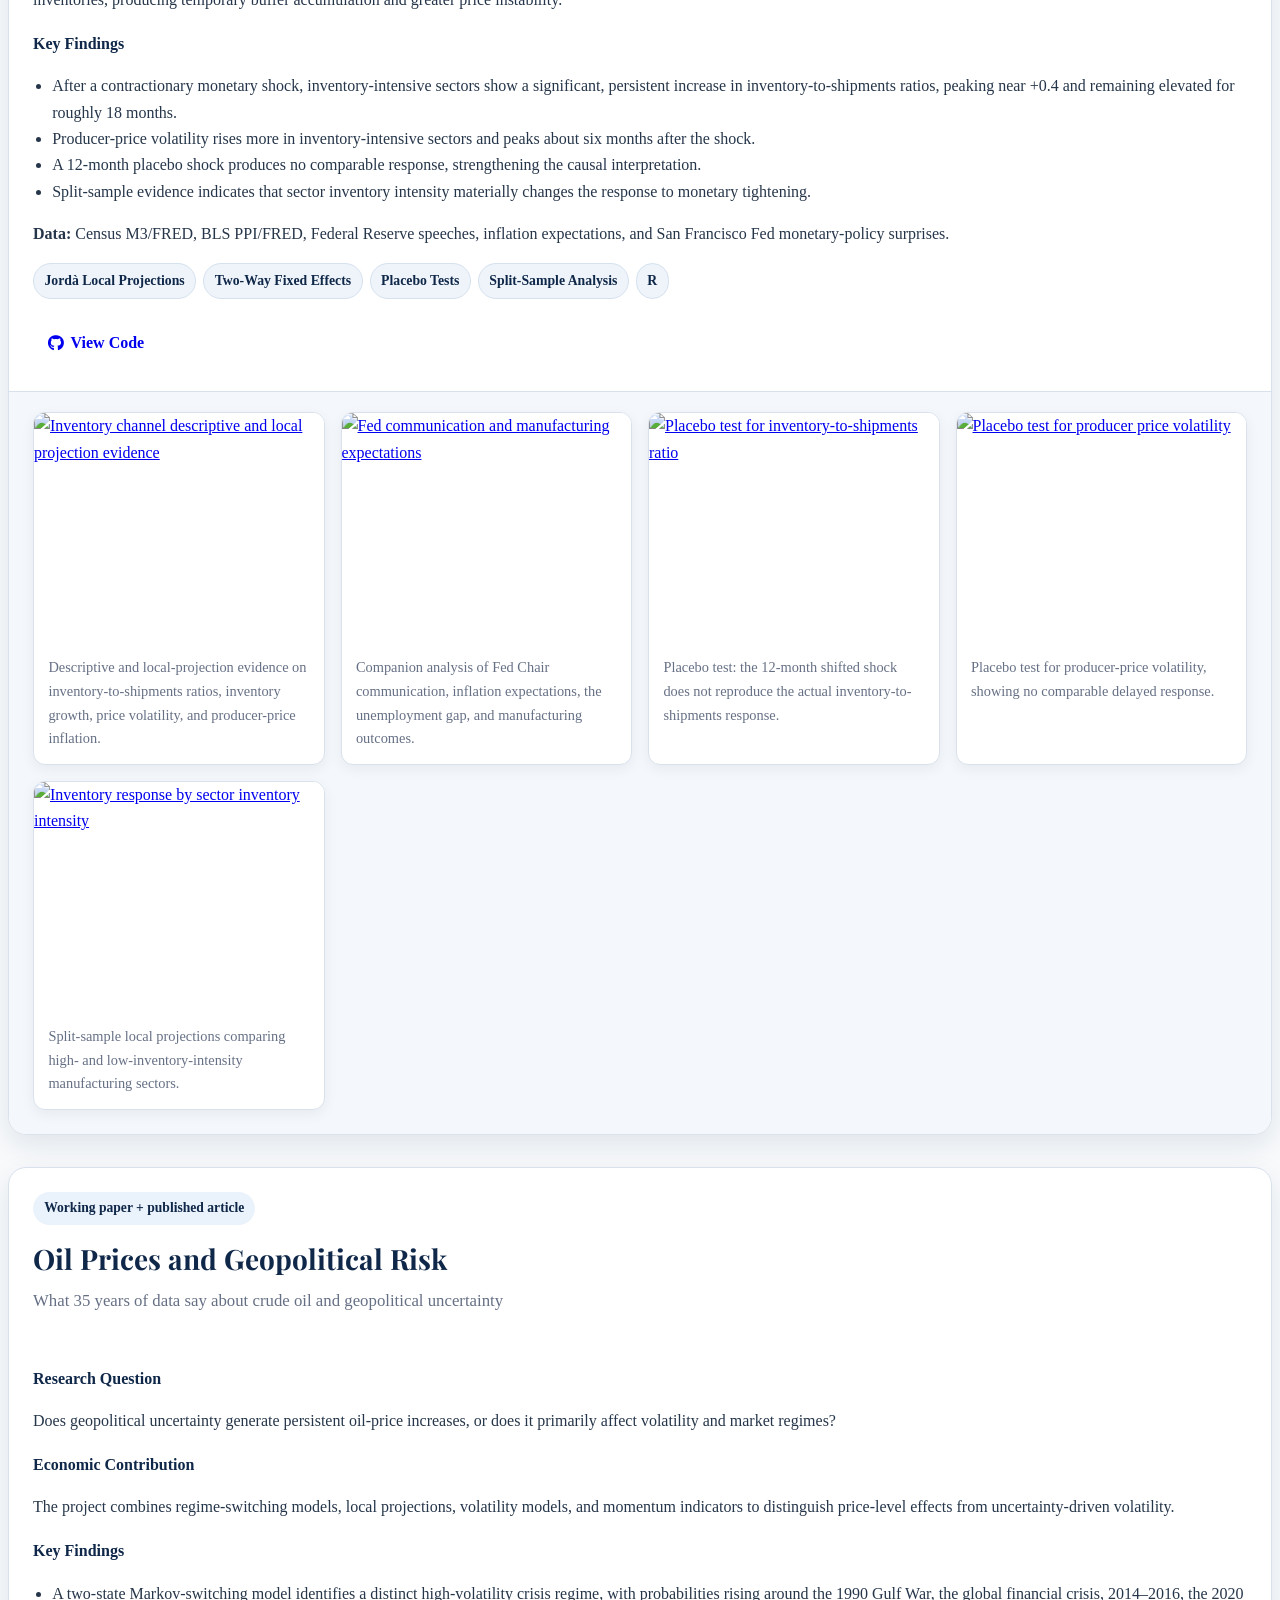
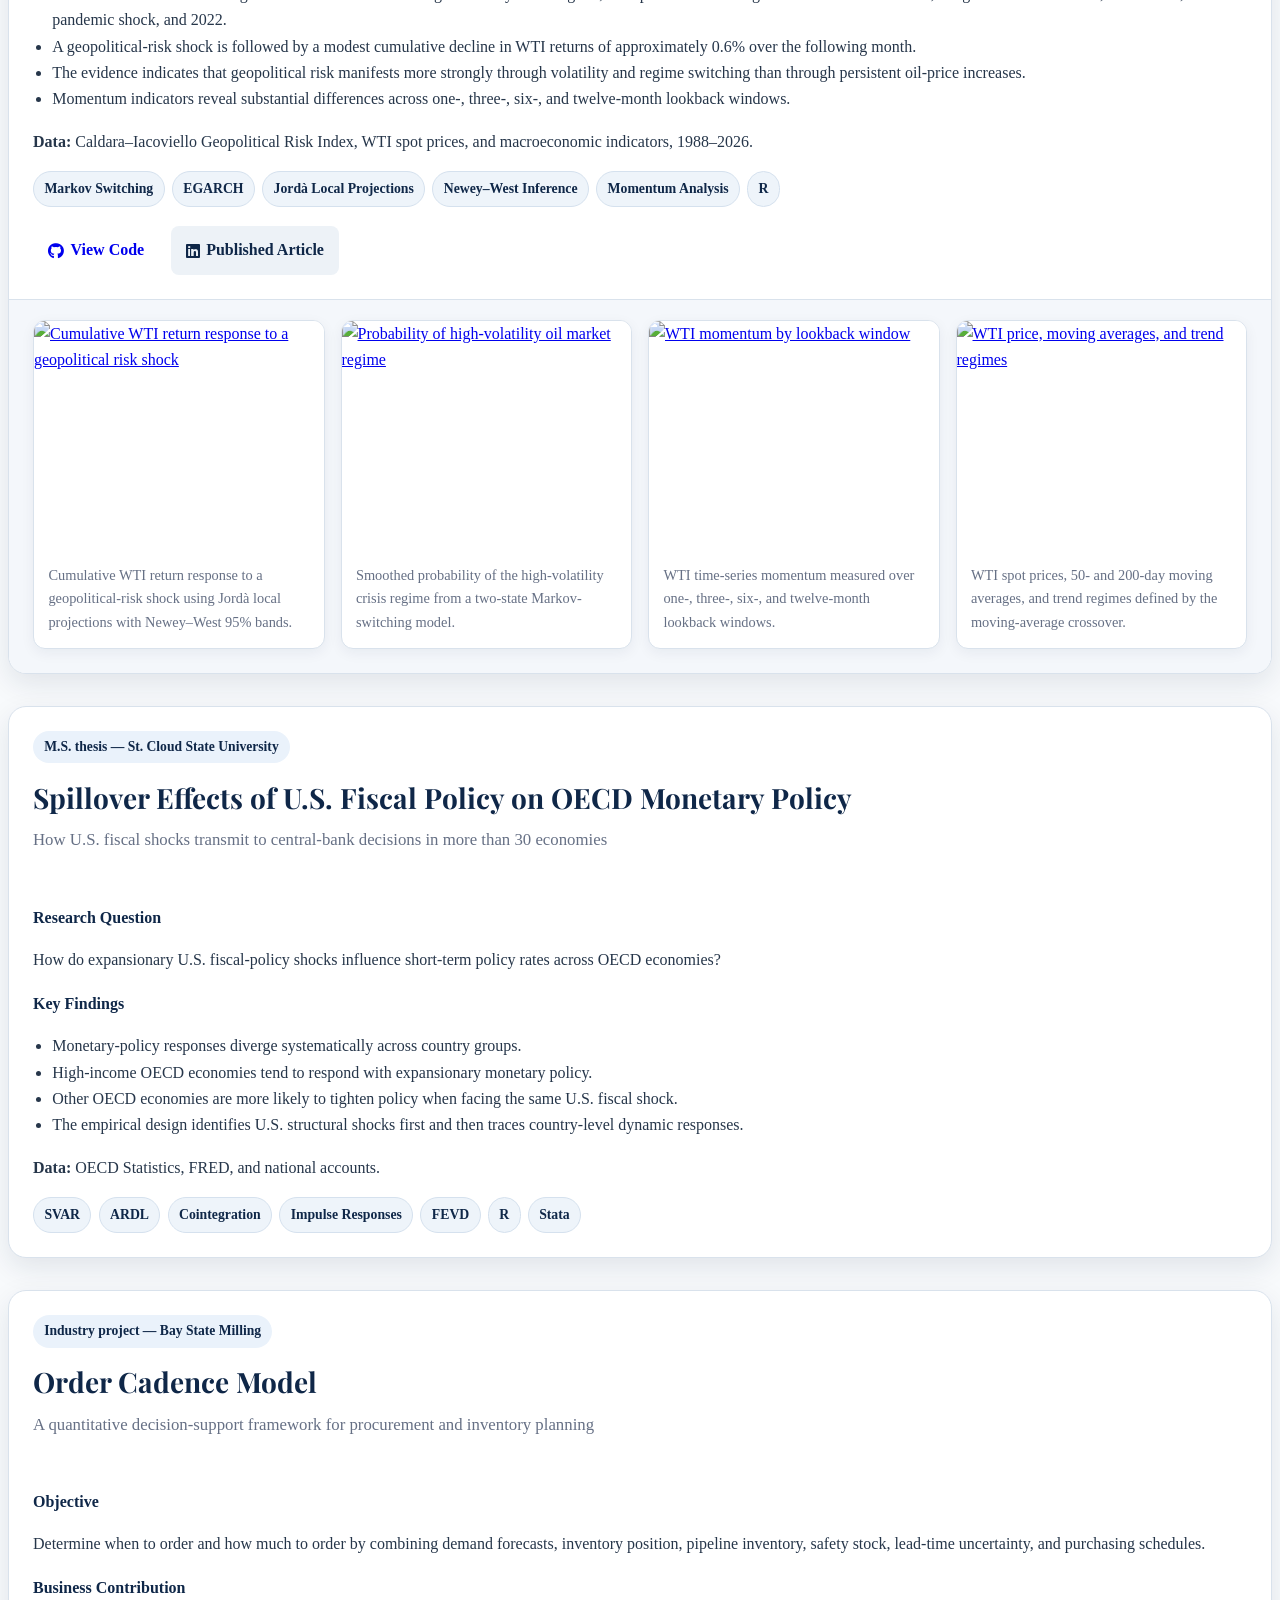
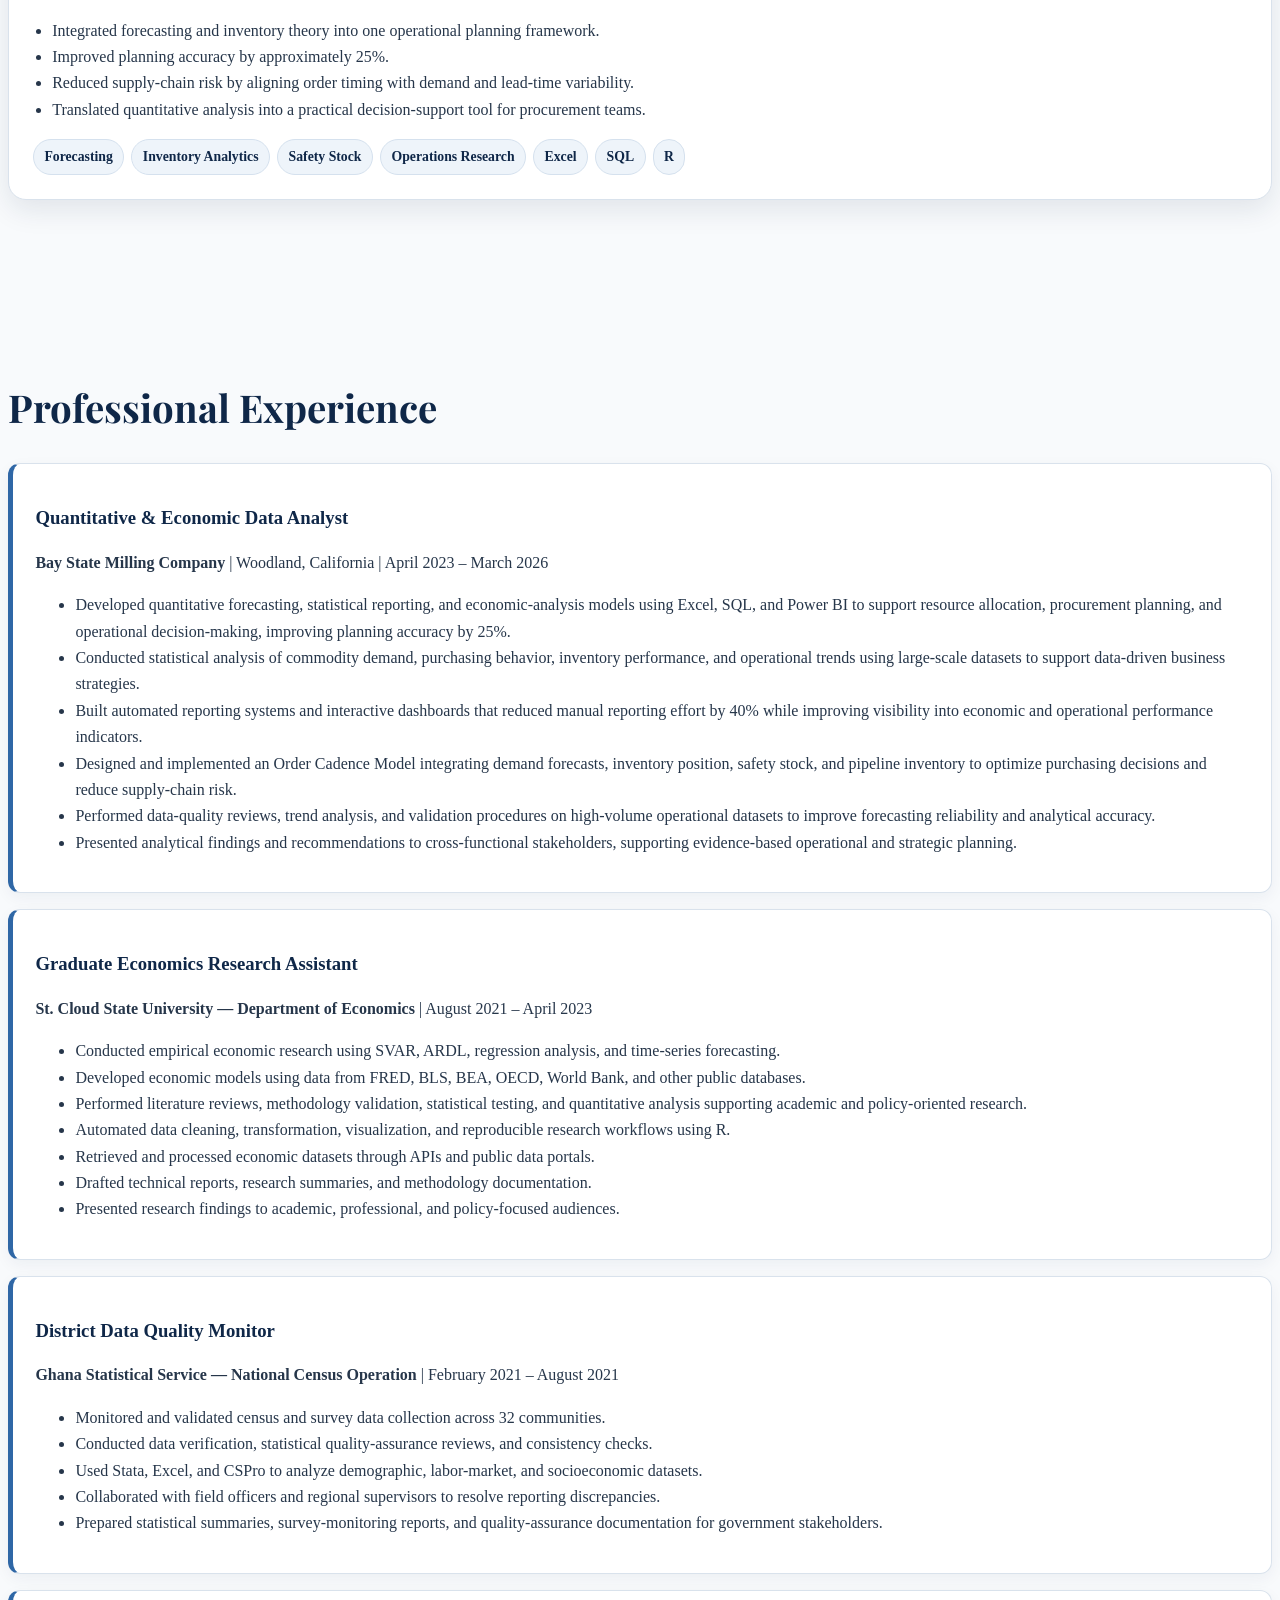
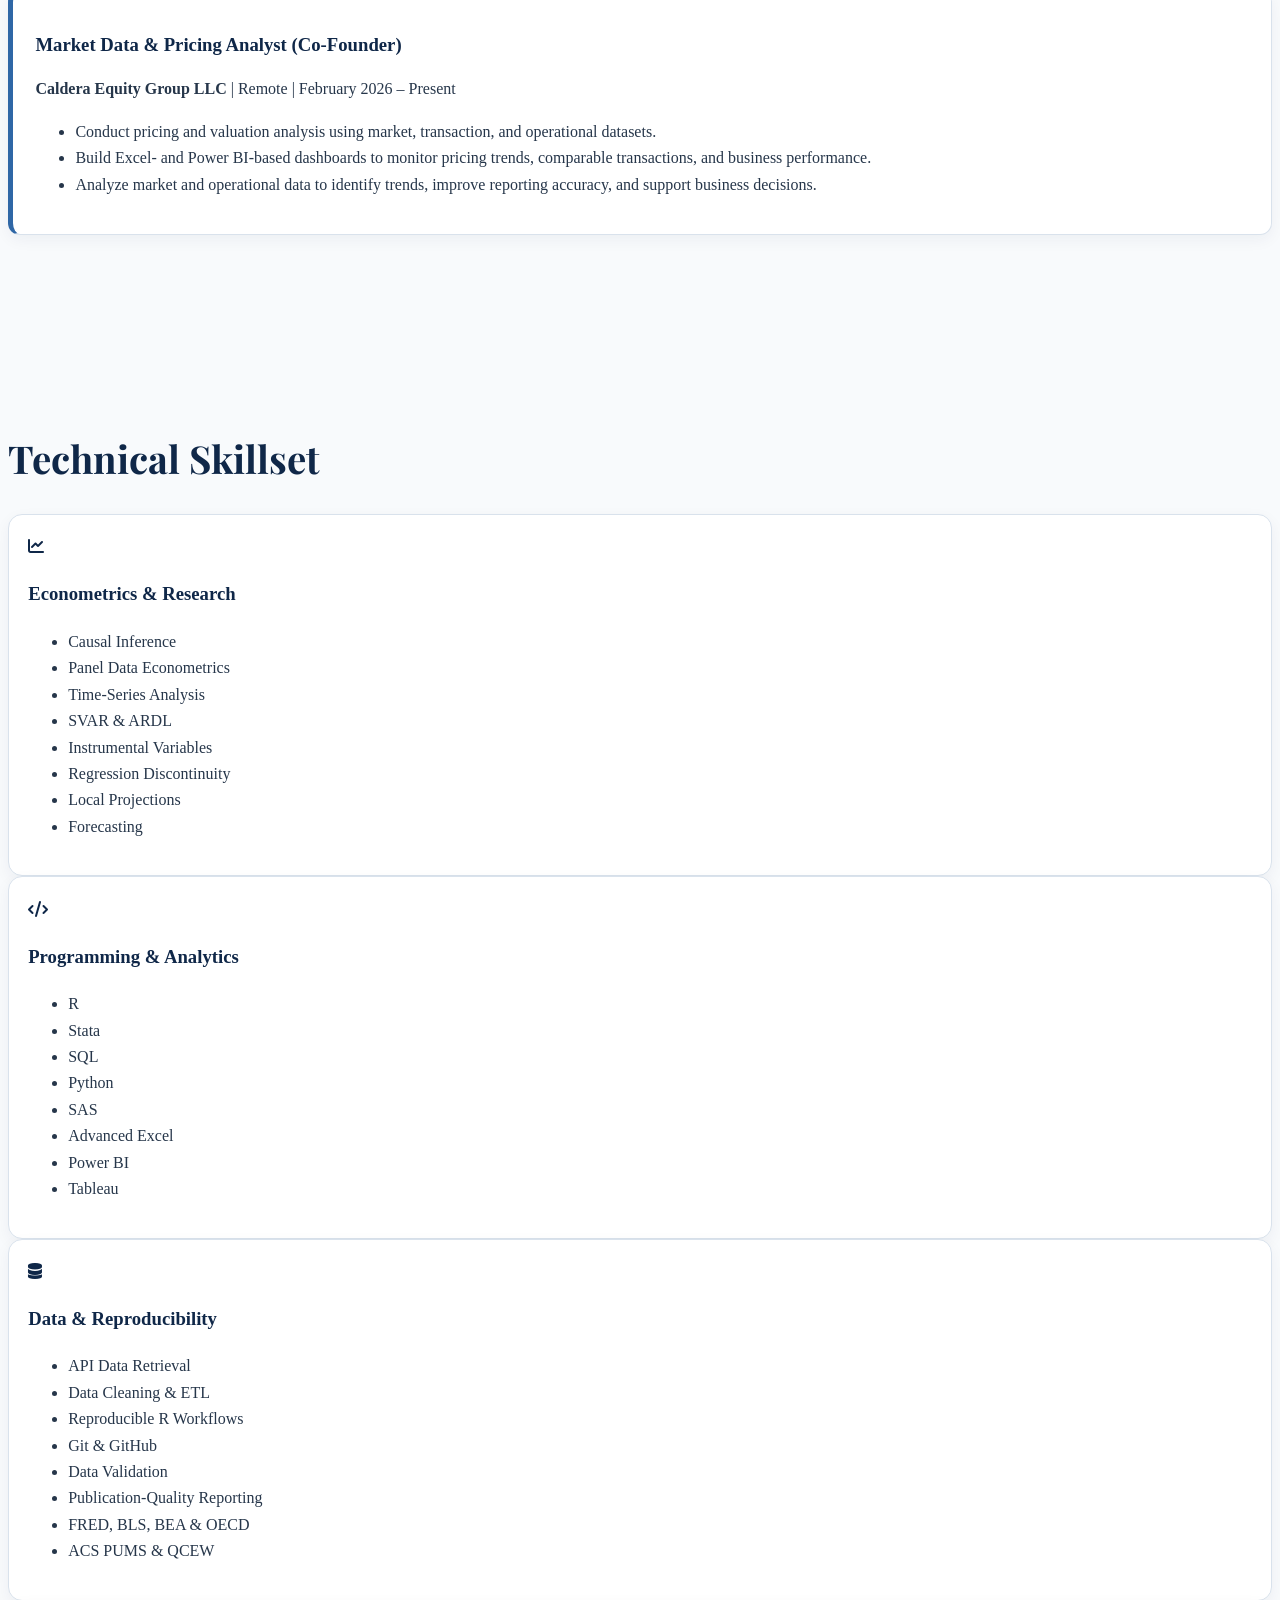
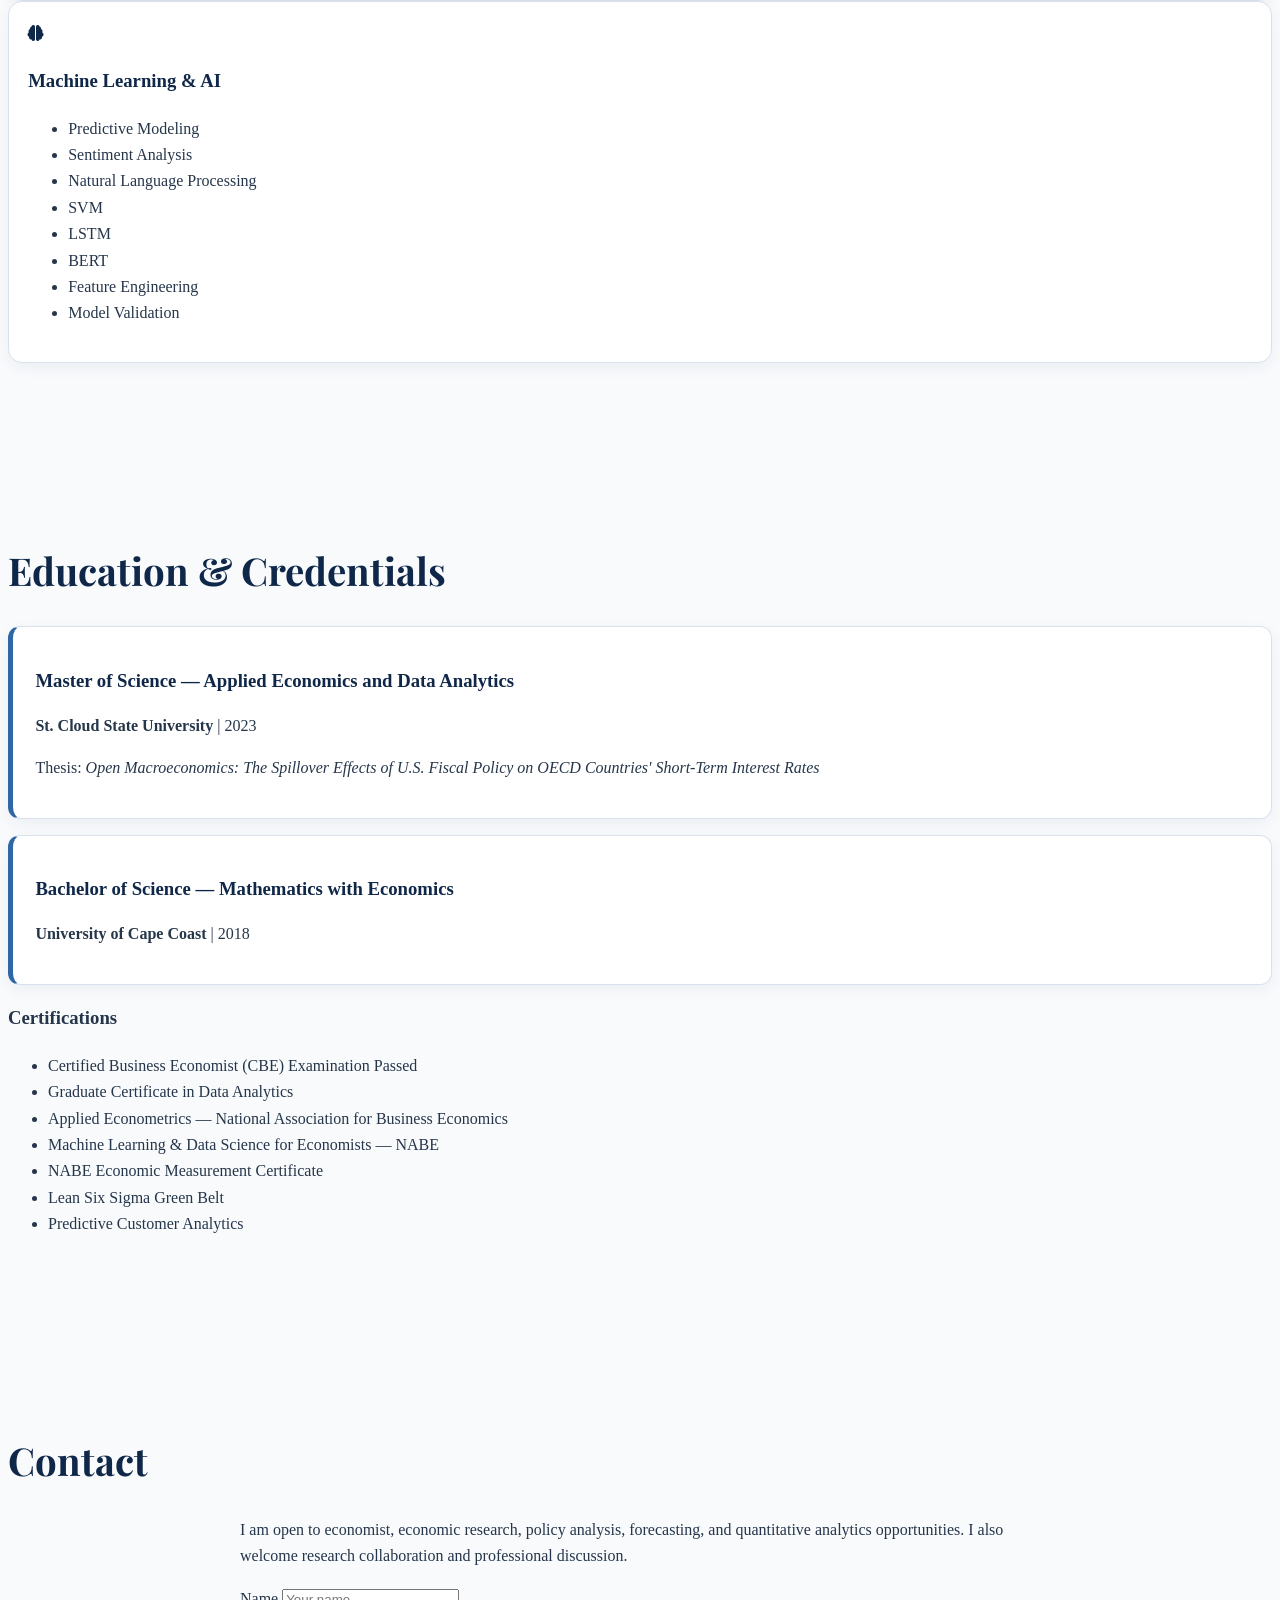
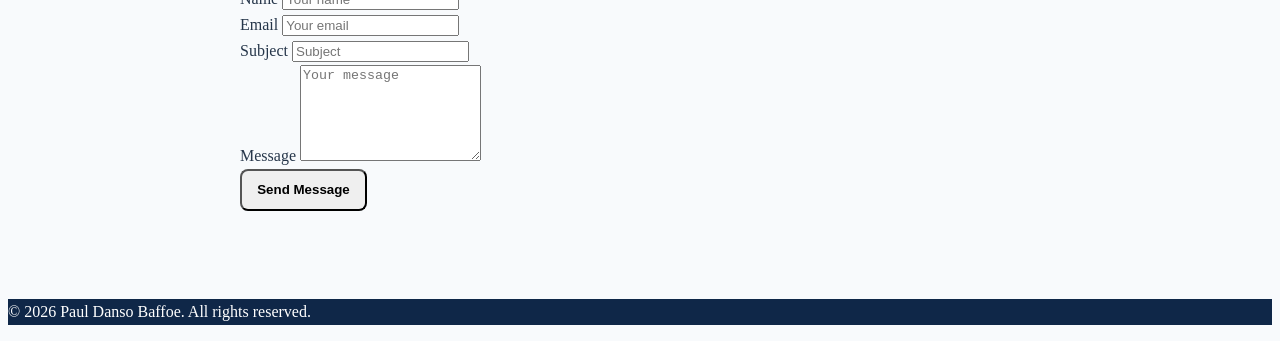
==== commit e8f6f4ec: "Update fmt.Println message from 'Hello' to 'Goodbye'" ====
--- a/index.html
+++ b/index.html
@@ -4,18 +4,391 @@
     <meta charset="UTF-8">
     <meta name="viewport" content="width=device-width, initial-scale=1.0">
 
-    <title>Paul Danso Baffoe | Applied Economist</title>
-    <meta name="description" content="Research portfolio of Paul Danso Baffoe, an applied economist specializing in econometrics, causal inference, labor economics, macroeconomics, forecasting, and reproducible research.">
+    <title>Paul Danso Baffoe | Applied Economist & Econometrician</title>
+    <meta name="description" content="Research portfolio of Paul Danso Baffoe, an applied economist specializing in econometrics, causal inference, labor economics, macroeconomics, forecasting, and reproducible economic research.">
+    <meta name="keywords" content="Paul Danso Baffoe, economist, econometrician, applied economics, causal inference, labor economics, macroeconomics, forecasting, R, Stata, SQL, policy analysis">
+    <meta name="author" content="Paul Danso Baffoe">
 
     <link rel="icon" type="image/png" href="assets/images/favicon-32x32.png">
     <link rel="apple-touch-icon" href="assets/images/favicon-32x32.png">
 
     <link rel="preconnect" href="https://fonts.googleapis.com">
     <link rel="preconnect" href="https://fonts.gstatic.com" crossorigin>
-    <link href="https://fonts.googleapis.com/css2?family=Lato:wght@300;400;700&family=Playfair+Display:wght@500;700&display=swap" rel="stylesheet">
+    <link href="https://fonts.googleapis.com/css2?family=Lato:wght@300;400;700;900&family=Playfair+Display:wght@500;700&display=swap" rel="stylesheet">
 
     <link rel="stylesheet" href="https://cdnjs.cloudflare.com/ajax/libs/font-awesome/6.4.2/css/all.min.css">
     <link rel="stylesheet" href="assets/css/style.css">
+
+    <style>
+        :root {
+            --navy: #17345f;
+            --navy-dark: #0f2748;
+            --blue: #2f67a6;
+            --blue-light: #eaf2fb;
+            --gold: #c58b2a;
+            --text: #26364a;
+            --muted: #667085;
+            --surface: #ffffff;
+            --border: #d9e2ec;
+            --shadow: 0 10px 28px rgba(15, 39, 72, 0.10);
+        }
+
+        html { scroll-behavior: smooth; }
+
+        body {
+            color: var(--text);
+            background: #f8fafc;
+            line-height: 1.65;
+        }
+
+        header {
+            background:
+                linear-gradient(135deg, rgba(15,39,72,.97), rgba(47,103,166,.92)),
+                url("assets/images/panel_rq1.png") center/cover no-repeat;
+            color: white;
+            padding: 5.5rem 0 4.5rem;
+            text-align: center;
+        }
+
+        header h1 {
+            font-family: "Playfair Display", serif;
+            font-size: clamp(2.2rem, 5vw, 4.2rem);
+            margin-bottom: .6rem;
+        }
+
+        header .headline {
+            font-size: clamp(1rem, 2vw, 1.35rem);
+            font-weight: 700;
+            margin: 0 auto .6rem;
+            max-width: 980px;
+        }
+
+        header .specialties {
+            max-width: 980px;
+            margin: 0 auto 1.5rem;
+            opacity: .95;
+        }
+
+        .hero-actions,
+        .social-links {
+            display: flex;
+            justify-content: center;
+            flex-wrap: wrap;
+            gap: .75rem;
+            margin-top: 1rem;
+        }
+
+        .hero-btn {
+            display: inline-flex;
+            align-items: center;
+            gap: .5rem;
+            padding: .8rem 1.1rem;
+            border-radius: 999px;
+            text-decoration: none;
+            font-weight: 700;
+            border: 1px solid rgba(255,255,255,.45);
+            transition: transform .2s ease, background .2s ease;
+        }
+
+        .hero-btn.primary {
+            background: white;
+            color: var(--navy-dark);
+        }
+
+        .hero-btn.secondary {
+            color: white;
+            background: rgba(255,255,255,.10);
+        }
+
+        .hero-btn:hover {
+            transform: translateY(-2px);
+            background: #f3f7fb;
+            color: var(--navy-dark);
+        }
+
+        .social-links a {
+            color: white;
+            font-size: 1.35rem;
+        }
+
+        nav {
+            position: sticky;
+            top: 0;
+            z-index: 1000;
+            background: rgba(255,255,255,.96);
+            border-bottom: 1px solid var(--border);
+            backdrop-filter: blur(10px);
+        }
+
+        nav ul {
+            display: flex;
+            flex-wrap: wrap;
+            justify-content: center;
+            gap: .4rem 1rem;
+            list-style: none;
+            margin: 0;
+            padding: .8rem 0;
+        }
+
+        nav a {
+            color: var(--navy-dark);
+            font-weight: 700;
+            text-decoration: none;
+        }
+
+        nav a:hover { color: var(--blue); }
+
+        .section {
+            padding: 4.5rem 0;
+        }
+
+        .section h2 {
+            color: var(--navy-dark);
+            font-family: "Playfair Display", serif;
+            font-size: clamp(1.8rem, 3vw, 2.6rem);
+            margin-bottom: 1.5rem;
+        }
+
+        .section-intro {
+            max-width: 900px;
+            color: var(--muted);
+            margin-bottom: 2rem;
+        }
+
+        .about-content {
+            align-items: flex-start;
+            gap: 2rem;
+        }
+
+        .profile-photo {
+            width: 210px;
+            height: 210px;
+            object-fit: cover;
+            border-radius: 50%;
+            border: 6px solid white;
+            box-shadow: var(--shadow);
+        }
+
+        .value-grid {
+            display: grid;
+            grid-template-columns: repeat(auto-fit, minmax(230px, 1fr));
+            gap: 1rem;
+            margin-top: 1.5rem;
+        }
+
+        .value-card {
+            background: var(--surface);
+            border: 1px solid var(--border);
+            border-radius: 14px;
+            padding: 1.15rem;
+            box-shadow: 0 6px 18px rgba(15,39,72,.06);
+        }
+
+        .value-card i {
+            color: var(--blue);
+            font-size: 1.35rem;
+        }
+
+        .value-card h3 {
+            color: var(--navy-dark);
+            margin: .55rem 0 .35rem;
+        }
+
+        .projects-stack {
+            display: grid;
+            gap: 2rem;
+        }
+
+        .research-project {
+            background: var(--surface);
+            border: 1px solid var(--border);
+            border-radius: 18px;
+            box-shadow: var(--shadow);
+            overflow: hidden;
+        }
+
+        .research-project-header {
+            padding: 1.5rem 1.5rem .5rem;
+        }
+
+        .project-status {
+            display: inline-block;
+            color: var(--navy-dark);
+            background: var(--blue-light);
+            border-radius: 999px;
+            padding: .32rem .7rem;
+            font-size: .85rem;
+            font-weight: 700;
+            margin-bottom: .7rem;
+        }
+
+        .research-project h3 {
+            color: var(--navy-dark);
+            font-family: "Playfair Display", serif;
+            font-size: 1.75rem;
+            margin: 0;
+        }
+
+        .project-subtitle {
+            color: var(--muted);
+            font-size: 1.05rem;
+            margin-top: .35rem;
+        }
+
+        .project-body {
+            padding: .5rem 1.5rem 1.5rem;
+        }
+
+        .project-body h4 {
+            color: var(--navy-dark);
+            margin: 1.1rem 0 .4rem;
+        }
+
+        .project-body ul {
+            padding-left: 1.2rem;
+        }
+
+        .method-tags {
+            display: flex;
+            flex-wrap: wrap;
+            gap: .45rem;
+            margin-top: .8rem;
+        }
+
+        .method-tags span {
+            background: #eef4fa;
+            color: var(--navy-dark);
+            border: 1px solid #d5e1ee;
+            padding: .35rem .65rem;
+            border-radius: 999px;
+            font-size: .86rem;
+            font-weight: 700;
+        }
+
+        .evidence-gallery {
+            display: grid;
+            grid-template-columns: repeat(auto-fit, minmax(260px, 1fr));
+            gap: 1rem;
+            padding: 1.25rem 1.5rem 1.5rem;
+            background: #f4f7fb;
+            border-top: 1px solid var(--border);
+        }
+
+        .evidence-gallery figure {
+            margin: 0;
+            background: white;
+            border: 1px solid var(--border);
+            border-radius: 12px;
+            overflow: hidden;
+            box-shadow: 0 4px 14px rgba(15,39,72,.06);
+        }
+
+        .evidence-gallery a {
+            display: block;
+            overflow: hidden;
+        }
+
+        .evidence-gallery img {
+            width: 100%;
+            height: 230px;
+            object-fit: contain;
+            background: white;
+            display: block;
+            transition: transform .25s ease;
+        }
+
+        .evidence-gallery img:hover {
+            transform: scale(1.02);
+        }
+
+        .evidence-gallery figcaption {
+            padding: .8rem .9rem;
+            font-size: .9rem;
+            color: var(--muted);
+        }
+
+        .project-buttons {
+            display: flex;
+            flex-wrap: wrap;
+            gap: .7rem;
+            margin-top: 1.2rem;
+        }
+
+        .btn {
+            display: inline-flex;
+            align-items: center;
+            gap: .4rem;
+            text-decoration: none;
+            border-radius: 8px;
+            padding: .7rem .95rem;
+            font-weight: 700;
+        }
+
+        .btn-secondary {
+            background: #edf2f7;
+            color: var(--navy-dark);
+        }
+
+        .experience-item,
+        .education-item {
+            background: var(--surface);
+            border: 1px solid var(--border);
+            border-left: 5px solid var(--blue);
+            border-radius: 12px;
+            padding: 1.25rem 1.4rem;
+            margin-bottom: 1rem;
+            box-shadow: 0 5px 15px rgba(15,39,72,.05);
+        }
+
+        .experience-item h3,
+        .education-item h3 {
+            color: var(--navy-dark);
+            margin-bottom: .2rem;
+        }
+
+        .skills-table {
+            grid-template-columns: repeat(auto-fit, minmax(240px, 1fr));
+        }
+
+        .skill-column {
+            background: white;
+            border: 1px solid var(--border);
+            border-radius: 14px;
+            padding: 1.2rem;
+            box-shadow: 0 5px 15px rgba(15,39,72,.05);
+        }
+
+        .skill-header i,
+        .skill-header h3 {
+            color: var(--navy-dark);
+        }
+
+        .contact-form {
+            max-width: 800px;
+            margin: 0 auto;
+        }
+
+        footer {
+            background: var(--navy-dark);
+            color: white;
+        }
+
+        @media (max-width: 720px) {
+            .about-content {
+                flex-direction: column;
+                align-items: center;
+            }
+
+            .profile-photo {
+                width: 170px;
+                height: 170px;
+            }
+
+            .evidence-gallery img {
+                height: 190px;
+            }
+        }
+    </style>
 </head>
 
 <body>
@@ -23,7 +396,28 @@
 <header>
     <div class="container">
         <h1>Paul Danso Baffoe, M.S., CBE</h1>
-        <p>Applied Economist | Econometrician | Economic Research Analyst | Data Scientist</p>
+
+        <p class="headline">
+            Applied Economist | Econometrician | Economic Research Analyst | Data Scientist
+        </p>
+
+        <p class="specialties">
+            Applied Econometrics • Causal Inference • Labor Economics • Macroeconomics • Forecasting • Policy Analysis • Reproducible Research
+        </p>
+
+        <div class="hero-actions">
+            <a href="#research" class="hero-btn primary">
+                <i class="fas fa-chart-line"></i> View Research
+            </a>
+
+            <a href="assets/Economics%20Analyst%20Specialist%20Resume.pdf" download class="hero-btn secondary">
+                <i class="fas fa-file-arrow-down"></i> Download CV
+            </a>
+
+            <a href="#contact" class="hero-btn secondary">
+                <i class="fas fa-envelope"></i> Contact Me
+            </a>
+        </div>
 
         <div class="social-links">
             <a href="https://www.linkedin.com/in/paul-baffoe" target="_blank" rel="noopener noreferrer" title="LinkedIn">
@@ -34,16 +428,12 @@
                 <i class="fab fa-github"></i>
             </a>
 
-            <a href="https://rpubs.com/PaulBaffoe" target="_blank" rel="noopener noreferrer" title="RPubs Research Portfolio">
+            <a href="https://rpubs.com/PaulBaffoe" target="_blank" rel="noopener noreferrer" title="RPubs">
                 <i class="fab fa-r-project"></i>
             </a>
 
             <a href="mailto:kojosuccess88@gmail.com" title="Email">
                 <i class="fas fa-envelope"></i>
-            </a>
-
-            <a href="assets/Paul_Danso_Baffoe_Resume.pdf" download title="Download Resume">
-                <i class="fas fa-file-arrow-down"></i>
             </a>
         </div>
     </div>
@@ -66,26 +456,55 @@
 
 <section id="about" class="section">
     <div class="container">
-        <h2>About Me</h2>
+        <h2>Applied Economist Turning Complex Data into Decision-Ready Evidence</h2>
 
         <div class="about-content">
             <img src="assets/images/profile-photo.jpg" alt="Paul Danso Baffoe" class="profile-photo">
 
             <div class="about-text">
                 <p>
-                    I am an applied economist specializing in econometrics, causal inference, labor economics,
-                    macroeconomics, forecasting, and quantitative policy analysis. My work transforms complex
-                    public and private datasets into reproducible empirical research that supports evidence-based
-                    policy and business decision-making.
+                    I am an applied economist with experience in empirical research, forecasting, causal inference,
+                    quantitative modeling, and economic data analysis. I build reproducible analytical workflows that
+                    transform large public and private datasets into evidence for policy, strategy, and operational decisions.
                 </p>
 
                 <p>
-                    My research examines childcare access and labor supply, monetary-policy transmission through
-                    manufacturing inventories, geopolitical risk and energy markets, international fiscal-policy
-                    spillovers, and quantitative inventory planning. I use R, Stata, SQL, Python, SAS, Excel, and
-                    Power BI to build transparent analytical workflows, econometric models, dashboards, and
-                    publication-quality research outputs.
+                    My work spans labor economics, monetary-policy transmission, international macroeconomics,
+                    energy markets, supply-chain economics, and official statistics. I have used R, Stata, SQL,
+                    Python, SAS, Excel, and Power BI to develop econometric models, forecasting systems, dashboards,
+                    automated reporting tools, and publication-quality research products.
                 </p>
+
+                <p>
+                    I am particularly interested in economist and economic research roles where rigorous analysis,
+                    clear communication, reproducibility, and policy relevance are central to the work.
+                </p>
+            </div>
+        </div>
+
+        <div class="value-grid">
+            <div class="value-card">
+                <i class="fas fa-scale-balanced"></i>
+                <h3>Causal &amp; Policy Evaluation</h3>
+                <p>Difference-in-Differences, instrumental variables, regression discontinuity, event studies, and robustness analysis.</p>
+            </div>
+
+            <div class="value-card">
+                <i class="fas fa-wave-square"></i>
+                <h3>Macroeconomic Modeling</h3>
+                <p>SVAR, ARDL, local projections, regime-switching models, cointegration, impulse responses, and forecasting.</p>
+            </div>
+
+            <div class="value-card">
+                <i class="fas fa-database"></i>
+                <h3>Economic Data Engineering</h3>
+                <p>API retrieval, ETL, panel construction, data validation, reproducible pipelines, and public-data integration.</p>
+            </div>
+
+            <div class="value-card">
+                <i class="fas fa-comments"></i>
+                <h3>Decision Communication</h3>
+                <p>Clear translation of technical findings into policy, management, and business recommendations.</p>
             </div>
         </div>
     </div>
@@ -93,165 +512,268 @@
 
 <section id="research" class="section">
     <div class="container">
-        <h2>Working Papers &amp; Applied Projects</h2>
-
-        <div class="projects-grid">
-
-            <article class="project-card">
-                <img src="assets/images/childcare-constraint.png" alt="Childcare supply and parental labor supply research">
-
-                <div class="project-card-content">
-                    <p class="project-status">Working paper — preparing for submission</p>
+        <h2>Working Papers &amp; Applied Research</h2>
+
+        <p class="section-intro">
+            Selected research demonstrating causal inference, macroeconomic modeling, time-series analysis,
+            policy evaluation, and fully reproducible R workflows. Click any figure to open the full-resolution result.
+        </p>
+
+        <div class="projects-stack">
+
+            <article class="research-project">
+                <div class="research-project-header">
+                    <span class="project-status">Working paper — preparing for submission</span>
 
                     <h3>The Childcare Constraint</h3>
 
                     <p class="project-subtitle">
                         Estimating the causal effect of childcare access on labor supply in Central Minnesota
                     </p>
-
+                </div>
+
+                <div class="project-body">
                     <h4>Research Question</h4>
                     <p>
                         Does access to licensed childcare increase labor-force participation, employment, and
                         full-time work among parents of young children?
                     </p>
 
+                    <h4>Economic Contribution</h4>
+                    <p>
+                        This project links two decades of Minnesota childcare licensing records with ACS PUMS
+                        microdata and labor-market indicators to evaluate how childcare supply and subsidy eligibility
+                        shape parental labor-supply decisions.
+                    </p>
+
                     <h4>Key Findings</h4>
                     <ul>
                         <li>
-                            Responses diverge sharply by household type: single mothers show a significant negative
-                            labor-force participation response (β ≈ −0.14), while single fathers show a significant
+                            Responses differ sharply by household type: single mothers exhibit a significant negative
+                            labor-force participation response (β ≈ −0.14), while single fathers exhibit a significant
                             positive employment response (β ≈ +0.14) in higher-supply areas.
                         </li>
                         <li>
-                            Full-time employment drops sharply at the CCAP subsidy-eligibility threshold
-                            (RD estimate ≈ −0.30, p = 0.001), while labor-force participation and employment show no
-                            comparable discontinuity.
+                            Full-time employment falls sharply at the CCAP subsidy-eligibility threshold
+                            (RD estimate ≈ −0.30, p = 0.001), while labor-force participation and employment show
+                            no statistically meaningful discontinuity.
                         </li>
                         <li>
-                            The results suggest that how childcare assistance phases out may matter as much as the
-                            total amount of childcare available.
+                            The results suggest that the design and phaseout of childcare assistance may matter as
+                            much as the overall level of childcare supply.
                         </li>
                         <li>
-                            RD estimates are interpreted with bandwidth-sensitivity caveats, while placebo cutoffs
+                            RD estimates are interpreted with bandwidth-sensitivity caveats, and placebo cutoffs
                             show no comparable discontinuity.
                         </li>
                     </ul>
 
                     <p>
-                        <strong>Data:</strong> 20 years of Minnesota DHS/DCYF licensing records, ACS PUMS microdata
+                        <strong>Data:</strong> 20 years of Minnesota DHS/DCYF licensing records, ACS PUMS
                         (N ≈ 103,000), Minnesota DEED, QCEW, and FRED.
                     </p>
 
-                    <p>
-                        <strong>Methods:</strong> Difference-in-Differences / TWFE, HonestDiD, instrumental variables,
-                        and regression discontinuity at the CCAP threshold.
-                    </p>
-
-                    <p>
-                        <strong>Software:</strong> R (fixest, rdrobust, ivreg, did).
-                    </p>
+                    <div class="method-tags">
+                        <span>DiD / TWFE</span>
+                        <span>HonestDiD</span>
+                        <span>Instrumental Variables</span>
+                        <span>Regression Discontinuity</span>
+                        <span>R</span>
+                        <span>fixest</span>
+                        <span>rdrobust</span>
+                    </div>
 
                     <div class="project-buttons">
                         <a href="https://github.com/PBaffoe88" target="_blank" rel="noopener noreferrer" class="btn">
-                            Code <i class="fas fa-arrow-up-right-from-square"></i>
+                            <i class="fab fa-github"></i> View Code
                         </a>
                     </div>
                 </div>
+
+                <div class="evidence-gallery">
+                    <figure>
+                        <a href="assets/images/panel_rq1.png" target="_blank">
+                            <img src="assets/images/panel_rq1.png" alt="Childcare supply expansion, labor supply outcomes, within-ZIP growth, and event study">
+                        </a>
+                        <figcaption>
+                            RQ1: Childcare supply expansion, labor-supply trends, within-ZIP supply growth, and event-study evidence around the 2018 expansion shock.
+                        </figcaption>
+                    </figure>
+
+                    <figure>
+                        <a href="assets/images/panel_rq2.png" target="_blank">
+                            <img src="assets/images/panel_rq2.png" alt="Heterogeneity in childcare supply effects by subgroup">
+                        </a>
+                        <figcaption>
+                            RQ2: Heterogeneity by subgroup, including the contrasting labor-supply responses of single mothers and single fathers.
+                        </figcaption>
+                    </figure>
+
+                    <figure>
+                        <a href="assets/images/panel_rq3.png" target="_blank">
+                            <img src="assets/images/panel_rq3.png" alt="Regression discontinuity at the CCAP eligibility threshold">
+                        </a>
+                        <figcaption>
+                            RQ3: Regression discontinuity at the 85% FPL CCAP eligibility threshold; full-time LATE ≈ −0.30 (p = 0.001).
+                        </figcaption>
+                    </figure>
+                </div>
             </article>
 
-            <article class="project-card">
-                <img src="assets/images/buffer-depletion.png" alt="Inventory channel of monetary policy research">
-
-                <div class="project-card-content">
-                    <p class="project-status">Working paper</p>
+            <article class="research-project">
+                <div class="research-project-header">
+                    <span class="project-status">Working paper</span>
 
                     <h3>Buffer Depletion and Price Instability</h3>
 
                     <p class="project-subtitle">
                         The inventory channel of monetary policy in U.S. manufacturing
                     </p>
-
+                </div>
+
+                <div class="project-body">
                     <h4>Research Question</h4>
                     <p>
                         Do interest-rate shocks affect inventory behavior and producer-price volatility in
-                        inventory-intensive sectors?
+                        inventory-intensive manufacturing sectors?
+                    </p>
+
+                    <h4>Economic Contribution</h4>
+                    <p>
+                        This study evaluates inventories as a monetary-policy transmission mechanism. It tests whether
+                        higher financing costs and weaker demand cause shipments to contract faster than inventories,
+                        producing temporary buffer accumulation and greater price instability.
                     </p>
 
                     <h4>Key Findings</h4>
                     <ul>
                         <li>
-                            After a contractionary monetary shock, inventory-intensive sectors show a significant
-                            and persistent increase in inventory-to-shipments ratios, peaking near +0.4 and remaining
+                            After a contractionary monetary shock, inventory-intensive sectors show a significant,
+                            persistent increase in inventory-to-shipments ratios, peaking near +0.4 and remaining
                             elevated for roughly 18 months.
-                        </li>
-                        <li>
-                            The increase reflects shipments contracting faster than inventories can adjust.
                         </li>
                         <li>
                             Producer-price volatility rises more in inventory-intensive sectors and peaks about
                             six months after the shock.
                         </li>
                         <li>
-                            A 12-month placebo shock produces no comparable pattern, supporting a causal interpretation.
+                            A 12-month placebo shock produces no comparable response, strengthening the causal interpretation.
+                        </li>
+                        <li>
+                            Split-sample evidence indicates that sector inventory intensity materially changes the
+                            response to monetary tightening.
                         </li>
                     </ul>
 
                     <p>
-                        <strong>Data:</strong> Census M3/FRED, BLS Producer Price Index data through FRED, and
-                        Federal Reserve Bank of San Francisco monetary-policy surprise measures.
-                    </p>
-
-                    <p>
-                        <strong>Methods:</strong> Jordà local projections, two-way fixed effects, placebo tests,
-                        and split-sample robustness analysis.
-                    </p>
-
-                    <p>
-                        <strong>Software:</strong> R with a fully reproducible analytical pipeline.
-                    </p>
+                        <strong>Data:</strong> Census M3/FRED, BLS PPI/FRED, Federal Reserve speeches,
+                        inflation expectations, and San Francisco Fed monetary-policy surprises.
+                    </p>
+
+                    <div class="method-tags">
+                        <span>Jordà Local Projections</span>
+                        <span>Two-Way Fixed Effects</span>
+                        <span>Placebo Tests</span>
+                        <span>Split-Sample Analysis</span>
+                        <span>R</span>
+                    </div>
 
                     <div class="project-buttons">
                         <a href="https://github.com/PBaffoe88" target="_blank" rel="noopener noreferrer" class="btn">
-                            Code <i class="fas fa-arrow-up-right-from-square"></i>
+                            <i class="fab fa-github"></i> View Code
                         </a>
                     </div>
                 </div>
+
+                <div class="evidence-gallery">
+                    <figure>
+                        <a href="assets/images/combined_inventory_channel_grid.png" target="_blank">
+                            <img src="assets/images/combined_inventory_channel_grid.png" alt="Inventory channel descriptive and local projection evidence">
+                        </a>
+                        <figcaption>
+                            Descriptive and local-projection evidence on inventory-to-shipments ratios, inventory growth, price volatility, and producer-price inflation.
+                        </figcaption>
+                    </figure>
+
+                    <figure>
+                        <a href="assets/images/fed_speech_phillips_curve_grid.png" target="_blank">
+                            <img src="assets/images/fed_speech_phillips_curve_grid.png" alt="Fed communication and manufacturing expectations">
+                        </a>
+                        <figcaption>
+                            Companion analysis of Fed Chair communication, inflation expectations, the unemployment gap, and manufacturing outcomes.
+                        </figcaption>
+                    </figure>
+
+                    <figure>
+                        <a href="assets/images/placebo_inventory.png" target="_blank">
+                            <img src="assets/images/placebo_inventory.png" alt="Placebo test for inventory-to-shipments ratio">
+                        </a>
+                        <figcaption>
+                            Placebo test: the 12-month shifted shock does not reproduce the actual inventory-to-shipments response.
+                        </figcaption>
+                    </figure>
+
+                    <figure>
+                        <a href="assets/images/placebo_price_vol.png" target="_blank">
+                            <img src="assets/images/placebo_price_vol.png" alt="Placebo test for producer price volatility">
+                        </a>
+                        <figcaption>
+                            Placebo test for producer-price volatility, showing no comparable delayed response.
+                        </figcaption>
+                    </figure>
+
+                    <figure>
+                        <a href="assets/images/split_sample_lp.png" target="_blank">
+                            <img src="assets/images/split_sample_lp.png" alt="Inventory response by sector inventory intensity">
+                        </a>
+                        <figcaption>
+                            Split-sample local projections comparing high- and low-inventory-intensity manufacturing sectors.
+                        </figcaption>
+                    </figure>
+                </div>
             </article>
 
-            <article class="project-card">
-                <img src="assets/images/oil-geopolitical-risk.png" alt="Oil prices and geopolitical risk research">
-
-                <div class="project-card-content">
-                    <p class="project-status">Working paper + published article</p>
+            <article class="research-project">
+                <div class="research-project-header">
+                    <span class="project-status">Working paper + published article</span>
 
                     <h3>Oil Prices and Geopolitical Risk</h3>
 
                     <p class="project-subtitle">
                         What 35 years of data say about crude oil and geopolitical uncertainty
                     </p>
-
+                </div>
+
+                <div class="project-body">
                     <h4>Research Question</h4>
                     <p>
-                        Does geopolitical uncertainty move oil prices, or does it primarily affect oil-price volatility?
+                        Does geopolitical uncertainty generate persistent oil-price increases, or does it primarily
+                        affect volatility and market regimes?
+                    </p>
+
+                    <h4>Economic Contribution</h4>
+                    <p>
+                        The project combines regime-switching models, local projections, volatility models, and
+                        momentum indicators to distinguish price-level effects from uncertainty-driven volatility.
                     </p>
 
                     <h4>Key Findings</h4>
                     <ul>
                         <li>
                             A two-state Markov-switching model identifies a distinct high-volatility crisis regime,
-                            with probabilities rising around the 1990 Gulf War, 2008, 2014–2016, the 2020 pandemic
-                            shock, and 2022.
+                            with probabilities rising around the 1990 Gulf War, the global financial crisis,
+                            2014–2016, the 2020 pandemic shock, and 2022.
                         </li>
                         <li>
-                            Local projections show that a geopolitical-risk shock is followed by a modest cumulative
-                            decline in WTI returns of approximately 0.6% over the following month.
+                            A geopolitical-risk shock is followed by a modest cumulative decline in WTI returns
+                            of approximately 0.6% over the following month.
                         </li>
                         <li>
-                            The evidence suggests geopolitical risk is expressed more strongly through volatility
+                            The evidence indicates that geopolitical risk manifests more strongly through volatility
                             and regime switching than through persistent oil-price increases.
                         </li>
                         <li>
-                            The project also evaluates WTI time-series momentum over one-, three-, six-, and
+                            Momentum indicators reveal substantial differences across one-, three-, six-, and
                             twelve-month lookback windows.
                         </li>
                     </ul>
@@ -261,128 +783,140 @@
                         and macroeconomic indicators, 1988–2026.
                     </p>
 
-                    <p>
-                        <strong>Methods:</strong> Markov switching, EGARCH, Jordà local projections, Newey–West
-                        inference, and time-series momentum analysis.
-                    </p>
-
-                    <p><strong>Software:</strong> R.</p>
+                    <div class="method-tags">
+                        <span>Markov Switching</span>
+                        <span>EGARCH</span>
+                        <span>Jordà Local Projections</span>
+                        <span>Newey–West Inference</span>
+                        <span>Momentum Analysis</span>
+                        <span>R</span>
+                    </div>
 
                     <div class="project-buttons">
                         <a href="https://github.com/PBaffoe88" target="_blank" rel="noopener noreferrer" class="btn">
-                            Code <i class="fas fa-arrow-up-right-from-square"></i>
+                            <i class="fab fa-github"></i> View Code
                         </a>
 
                         <a href="https://www.linkedin.com/in/paul-baffoe" target="_blank" rel="noopener noreferrer" class="btn btn-secondary">
-                            LinkedIn Article <i class="fas fa-arrow-up-right-from-square"></i>
+                            <i class="fab fa-linkedin"></i> Published Article
                         </a>
                     </div>
                 </div>
+
+                <div class="evidence-gallery">
+                    <figure>
+                        <a href="assets/images/irf_gpr_oil.png" target="_blank">
+                            <img src="assets/images/irf_gpr_oil.png" alt="Cumulative WTI return response to a geopolitical risk shock">
+                        </a>
+                        <figcaption>
+                            Cumulative WTI return response to a geopolitical-risk shock using Jordà local projections with Newey–West 95% bands.
+                        </figcaption>
+                    </figure>
+
+                    <figure>
+                        <a href="assets/images/regime_probabilities.png" target="_blank">
+                            <img src="assets/images/regime_probabilities.png" alt="Probability of high-volatility oil market regime">
+                        </a>
+                        <figcaption>
+                            Smoothed probability of the high-volatility crisis regime from a two-state Markov-switching model.
+                        </figcaption>
+                    </figure>
+
+                    <figure>
+                        <a href="assets/images/wti_momentum_windows.png" target="_blank">
+                            <img src="assets/images/wti_momentum_windows.png" alt="WTI momentum by lookback window">
+                        </a>
+                        <figcaption>
+                            WTI time-series momentum measured over one-, three-, six-, and twelve-month lookback windows.
+                        </figcaption>
+                    </figure>
+
+                    <figure>
+                        <a href="assets/images/wti_trend_regimes.png" target="_blank">
+                            <img src="assets/images/wti_trend_regimes.png" alt="WTI price, moving averages, and trend regimes">
+                        </a>
+                        <figcaption>
+                            WTI spot prices, 50- and 200-day moving averages, and trend regimes defined by the moving-average crossover.
+                        </figcaption>
+                    </figure>
+                </div>
             </article>
 
-            <article class="project-card">
-                <img src="assets/images/fiscal-policy-spillovers.png" alt="United States fiscal policy spillovers to OECD monetary policy">
-
-                <div class="project-card-content">
-                    <p class="project-status">M.S. thesis — St. Cloud State University</p>
+            <article class="research-project">
+                <div class="research-project-header">
+                    <span class="project-status">M.S. thesis — St. Cloud State University</span>
 
                     <h3>Spillover Effects of U.S. Fiscal Policy on OECD Monetary Policy</h3>
 
                     <p class="project-subtitle">
                         How U.S. fiscal shocks transmit to central-bank decisions in more than 30 economies
                     </p>
-
+                </div>
+
+                <div class="project-body">
                     <h4>Research Question</h4>
                     <p>
-                        How do expansionary U.S. fiscal-policy shocks influence short-term policy rates across
-                        OECD economies?
+                        How do expansionary U.S. fiscal-policy shocks influence short-term policy rates across OECD economies?
                     </p>
 
                     <h4>Key Findings</h4>
                     <ul>
-                        <li>
-                            Policy responses diverge systematically across countries.
-                        </li>
-                        <li>
-                            High-income OECD economies tend to respond to a U.S. fiscal stimulus shock with
-                            expansionary monetary policy.
-                        </li>
-                        <li>
-                            Other OECD economies are more likely to tighten monetary policy when facing the same shock.
-                        </li>
-                        <li>
-                            The two-stage design first extracts U.S. structural shocks and then estimates each
-                            country's dynamic policy-rate response.
-                        </li>
+                        <li>Monetary-policy responses diverge systematically across country groups.</li>
+                        <li>High-income OECD economies tend to respond with expansionary monetary policy.</li>
+                        <li>Other OECD economies are more likely to tighten policy when facing the same U.S. fiscal shock.</li>
+                        <li>The empirical design identifies U.S. structural shocks first and then traces country-level dynamic responses.</li>
                     </ul>
 
                     <p>
-                        <strong>Data:</strong> OECD Statistics, FRED, and national-accounts datasets.
-                    </p>
-
-                    <p>
-                        <strong>Methods:</strong> Cholesky-identified SVAR, ARDL, cointegration, impulse-response
-                        functions, and forecast-error variance decomposition.
-                    </p>
-
-                    <p><strong>Software:</strong> R and Stata.</p>
-
-                    <div class="project-buttons">
-                        <a href="https://github.com/PBaffoe88" target="_blank" rel="noopener noreferrer" class="btn">
-                            Research Portfolio <i class="fas fa-arrow-up-right-from-square"></i>
-                        </a>
+                        <strong>Data:</strong> OECD Statistics, FRED, and national accounts.
+                    </p>
+
+                    <div class="method-tags">
+                        <span>SVAR</span>
+                        <span>ARDL</span>
+                        <span>Cointegration</span>
+                        <span>Impulse Responses</span>
+                        <span>FEVD</span>
+                        <span>R</span>
+                        <span>Stata</span>
                     </div>
                 </div>
             </article>
 
-            <article class="project-card">
-                <img src="assets/images/order-cadence-model.png" alt="Order Cadence Model for inventory planning">
-
-                <div class="project-card-content">
-                    <p class="project-status">Industry project — Bay State Milling</p>
+            <article class="research-project">
+                <div class="research-project-header">
+                    <span class="project-status">Industry project — Bay State Milling</span>
 
                     <h3>Order Cadence Model</h3>
 
                     <p class="project-subtitle">
                         A quantitative decision-support framework for procurement and inventory planning
                     </p>
-
+                </div>
+
+                <div class="project-body">
                     <h4>Objective</h4>
                     <p>
-                        Determine when to order and how much to order by combining demand forecasting and inventory
-                        theory in a practical tool for procurement planning.
-                    </p>
-
-                    <h4>Project Contribution</h4>
+                        Determine when to order and how much to order by combining demand forecasts, inventory position,
+                        pipeline inventory, safety stock, lead-time uncertainty, and purchasing schedules.
+                    </p>
+
+                    <h4>Business Contribution</h4>
                     <ul>
-                        <li>
-                            Integrated demand forecasts, inventory position, pipeline inventory, safety stock,
-                            lead-time uncertainty, and purchasing schedules into one planning framework.
-                        </li>
-                        <li>
-                            Improved planning accuracy by approximately 25% through statistically driven forecasting.
-                        </li>
-                        <li>
-                            Reduced supply-chain risk by aligning purchasing decisions with demand patterns and
-                            lead-time variability.
-                        </li>
-                        <li>
-                            Translated quantitative inventory theory into a decision-support tool designed for
-                            practical procurement use.
-                        </li>
+                        <li>Integrated forecasting and inventory theory into one operational planning framework.</li>
+                        <li>Improved planning accuracy by approximately 25%.</li>
+                        <li>Reduced supply-chain risk by aligning order timing with demand and lead-time variability.</li>
+                        <li>Translated quantitative analysis into a practical decision-support tool for procurement teams.</li>
                     </ul>
 
-                    <p>
-                        <strong>Methods:</strong> Forecasting, inventory analytics, safety-stock modeling,
-                        and operations research.
-                    </p>
-
-                    <p><strong>Software:</strong> Excel, SQL, and R.</p>
-
-                    <div class="project-buttons">
-                        <a href="https://github.com/PBaffoe88" target="_blank" rel="noopener noreferrer" class="btn">
-                            Project Overview <i class="fas fa-arrow-up-right-from-square"></i>
-                        </a>
+                    <div class="method-tags">
+                        <span>Forecasting</span>
+                        <span>Inventory Analytics</span>
+                        <span>Safety Stock</span>
+                        <span>Operations Research</span>
+                        <span>Excel</span>
+                        <span>SQL</span>
+                        <span>R</span>
                     </div>
                 </div>
             </article>
@@ -399,12 +933,12 @@
             <h3>Quantitative &amp; Economic Data Analyst</h3>
             <p><strong>Bay State Milling Company</strong> | Woodland, California | April 2023 – March 2026</p>
             <ul>
-                <li>Developed quantitative forecasting, statistical reporting, and economic-analysis models using Excel, SQL, and Power BI, improving planning accuracy by 25%.</li>
-                <li>Analyzed commodity demand, purchasing behavior, inventory performance, and operational trends using large-scale datasets.</li>
-                <li>Built automated reporting systems and interactive dashboards that reduced manual reporting effort by 40%.</li>
-                <li>Designed the Order Cadence Model to integrate forecasts, inventory position, safety stock, and pipeline inventory.</li>
-                <li>Performed data-quality reviews, validation, and trend analysis to strengthen analytical reliability.</li>
-                <li>Presented findings and recommendations to cross-functional stakeholders.</li>
+                <li>Developed quantitative forecasting, statistical reporting, and economic-analysis models using Excel, SQL, and Power BI to support resource allocation, procurement planning, and operational decision-making, improving planning accuracy by 25%.</li>
+                <li>Conducted statistical analysis of commodity demand, purchasing behavior, inventory performance, and operational trends using large-scale datasets to support data-driven business strategies.</li>
+                <li>Built automated reporting systems and interactive dashboards that reduced manual reporting effort by 40% while improving visibility into economic and operational performance indicators.</li>
+                <li>Designed and implemented an Order Cadence Model integrating demand forecasts, inventory position, safety stock, and pipeline inventory to optimize purchasing decisions and reduce supply-chain risk.</li>
+                <li>Performed data-quality reviews, trend analysis, and validation procedures on high-volume operational datasets to improve forecasting reliability and analytical accuracy.</li>
+                <li>Presented analytical findings and recommendations to cross-functional stakeholders, supporting evidence-based operational and strategic planning.</li>
             </ul>
         </div>
 
@@ -412,13 +946,13 @@
             <h3>Graduate Economics Research Assistant</h3>
             <p><strong>St. Cloud State University — Department of Economics</strong> | August 2021 – April 2023</p>
             <ul>
-                <li>Conducted empirical research using SVAR, ARDL, regression analysis, and time-series forecasting.</li>
-                <li>Developed models using data from FRED, BLS, BEA, OECD, and the World Bank.</li>
-                <li>Performed literature reviews, methodology validation, statistical testing, and quantitative analysis.</li>
-                <li>Automated data cleaning, transformation, visualization, and reproducible research workflows in R.</li>
+                <li>Conducted empirical economic research using SVAR, ARDL, regression analysis, and time-series forecasting.</li>
+                <li>Developed economic models using data from FRED, BLS, BEA, OECD, World Bank, and other public databases.</li>
+                <li>Performed literature reviews, methodology validation, statistical testing, and quantitative analysis supporting academic and policy-oriented research.</li>
+                <li>Automated data cleaning, transformation, visualization, and reproducible research workflows using R.</li>
                 <li>Retrieved and processed economic datasets through APIs and public data portals.</li>
                 <li>Drafted technical reports, research summaries, and methodology documentation.</li>
-                <li>Presented findings to academic, professional, and policy-focused audiences.</li>
+                <li>Presented research findings to academic, professional, and policy-focused audiences.</li>
             </ul>
         </div>
 
@@ -426,11 +960,11 @@
             <h3>District Data Quality Monitor</h3>
             <p><strong>Ghana Statistical Service — National Census Operation</strong> | February 2021 – August 2021</p>
             <ul>
-                <li>Monitored and validated census data collection across 32 communities.</li>
-                <li>Conducted statistical quality-assurance reviews and consistency checks.</li>
-                <li>Used Stata, Excel, and CSPro to analyze demographic, labor-market, and socioeconomic data.</li>
-                <li>Collaborated with field officers and supervisors to resolve reporting discrepancies.</li>
-                <li>Prepared statistical summaries and quality-assurance documentation for government stakeholders.</li>
+                <li>Monitored and validated census and survey data collection across 32 communities.</li>
+                <li>Conducted data verification, statistical quality-assurance reviews, and consistency checks.</li>
+                <li>Used Stata, Excel, and CSPro to analyze demographic, labor-market, and socioeconomic datasets.</li>
+                <li>Collaborated with field officers and regional supervisors to resolve reporting discrepancies.</li>
+                <li>Prepared statistical summaries, survey-monitoring reports, and quality-assurance documentation for government stakeholders.</li>
             </ul>
         </div>
 
@@ -439,8 +973,8 @@
             <p><strong>Caldera Equity Group LLC</strong> | Remote | February 2026 – Present</p>
             <ul>
                 <li>Conduct pricing and valuation analysis using market, transaction, and operational datasets.</li>
-                <li>Build Excel and Power BI dashboards tracking pricing trends, comparable transactions, and performance metrics.</li>
-                <li>Analyze market and operational data to support reporting accuracy and business decisions.</li>
+                <li>Build Excel- and Power BI-based dashboards to monitor pricing trends, comparable transactions, and business performance.</li>
+                <li>Analyze market and operational data to identify trends, improve reporting accuracy, and support business decisions.</li>
             </ul>
         </div>
     </div>
@@ -503,6 +1037,24 @@
                     <li>Publication-Quality Reporting</li>
                     <li>FRED, BLS, BEA &amp; OECD</li>
                     <li>ACS PUMS &amp; QCEW</li>
+                </ul>
+            </div>
+
+            <div class="skill-column">
+                <div class="skill-header">
+                    <i class="fas fa-brain"></i>
+                    <h3>Machine Learning &amp; AI</h3>
+                </div>
+
+                <ul class="skill-list">
+                    <li>Predictive Modeling</li>
+                    <li>Sentiment Analysis</li>
+                    <li>Natural Language Processing</li>
+                    <li>SVM</li>
+                    <li>LSTM</li>
+                    <li>BERT</li>
+                    <li>Feature Engineering</li>
+                    <li>Model Validation</li>
                 </ul>
             </div>
 
@@ -547,11 +1099,11 @@
 
         <form action="https://formsubmit.co/kojosuccess88@gmail.com" method="POST" class="contact-form">
             <p>
-                Interested in discussing applied economic research, policy analysis, forecasting, or quantitative
-                business analytics? I would be glad to hear from you.
+                I am open to economist, economic research, policy analysis, forecasting, and quantitative analytics opportunities.
+                I also welcome research collaboration and professional discussion.
             </p>
 
-            <input type="hidden" name="_subject" value="New message from Paul Baffoe's research portfolio">
+            <input type="hidden" name="_subject" value="New message from Paul Baffoe's economist portfolio">
             <input type="hidden" name="_captcha" value="false">
 
             <div class="form-group">
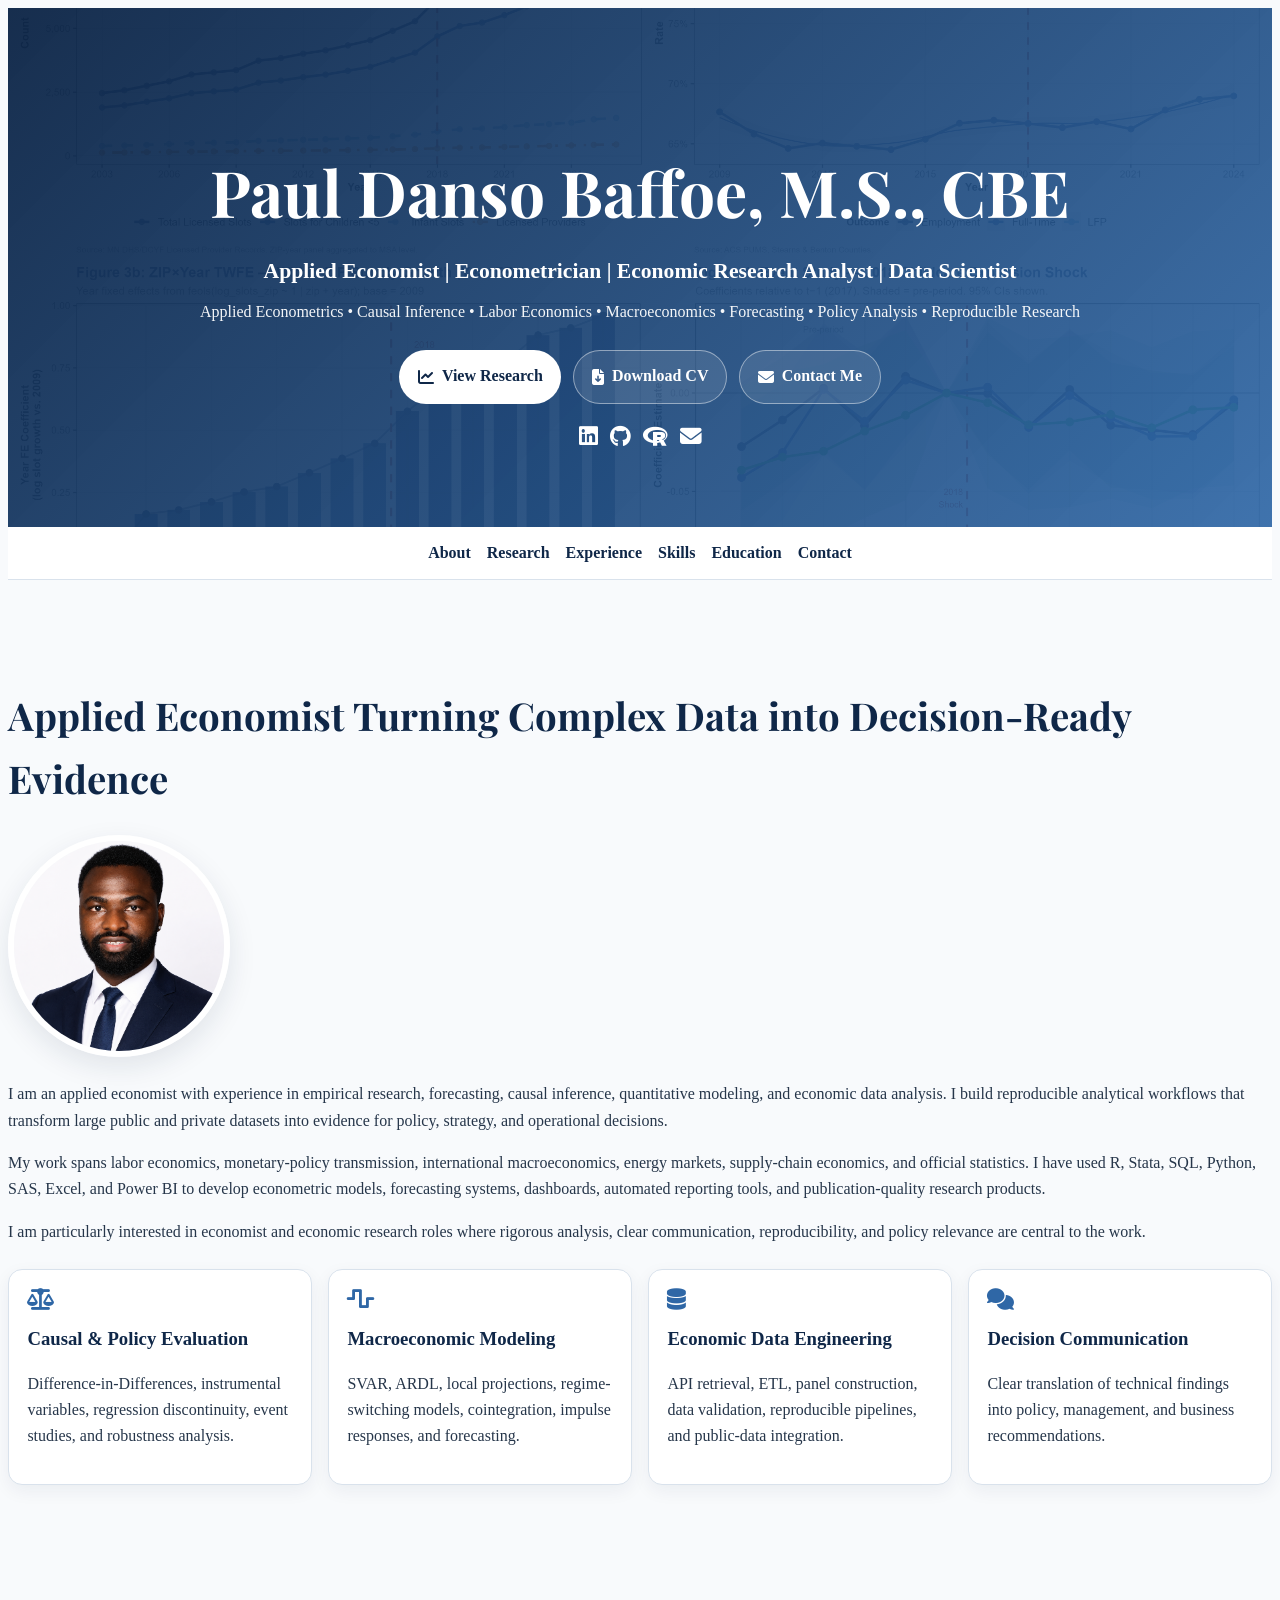
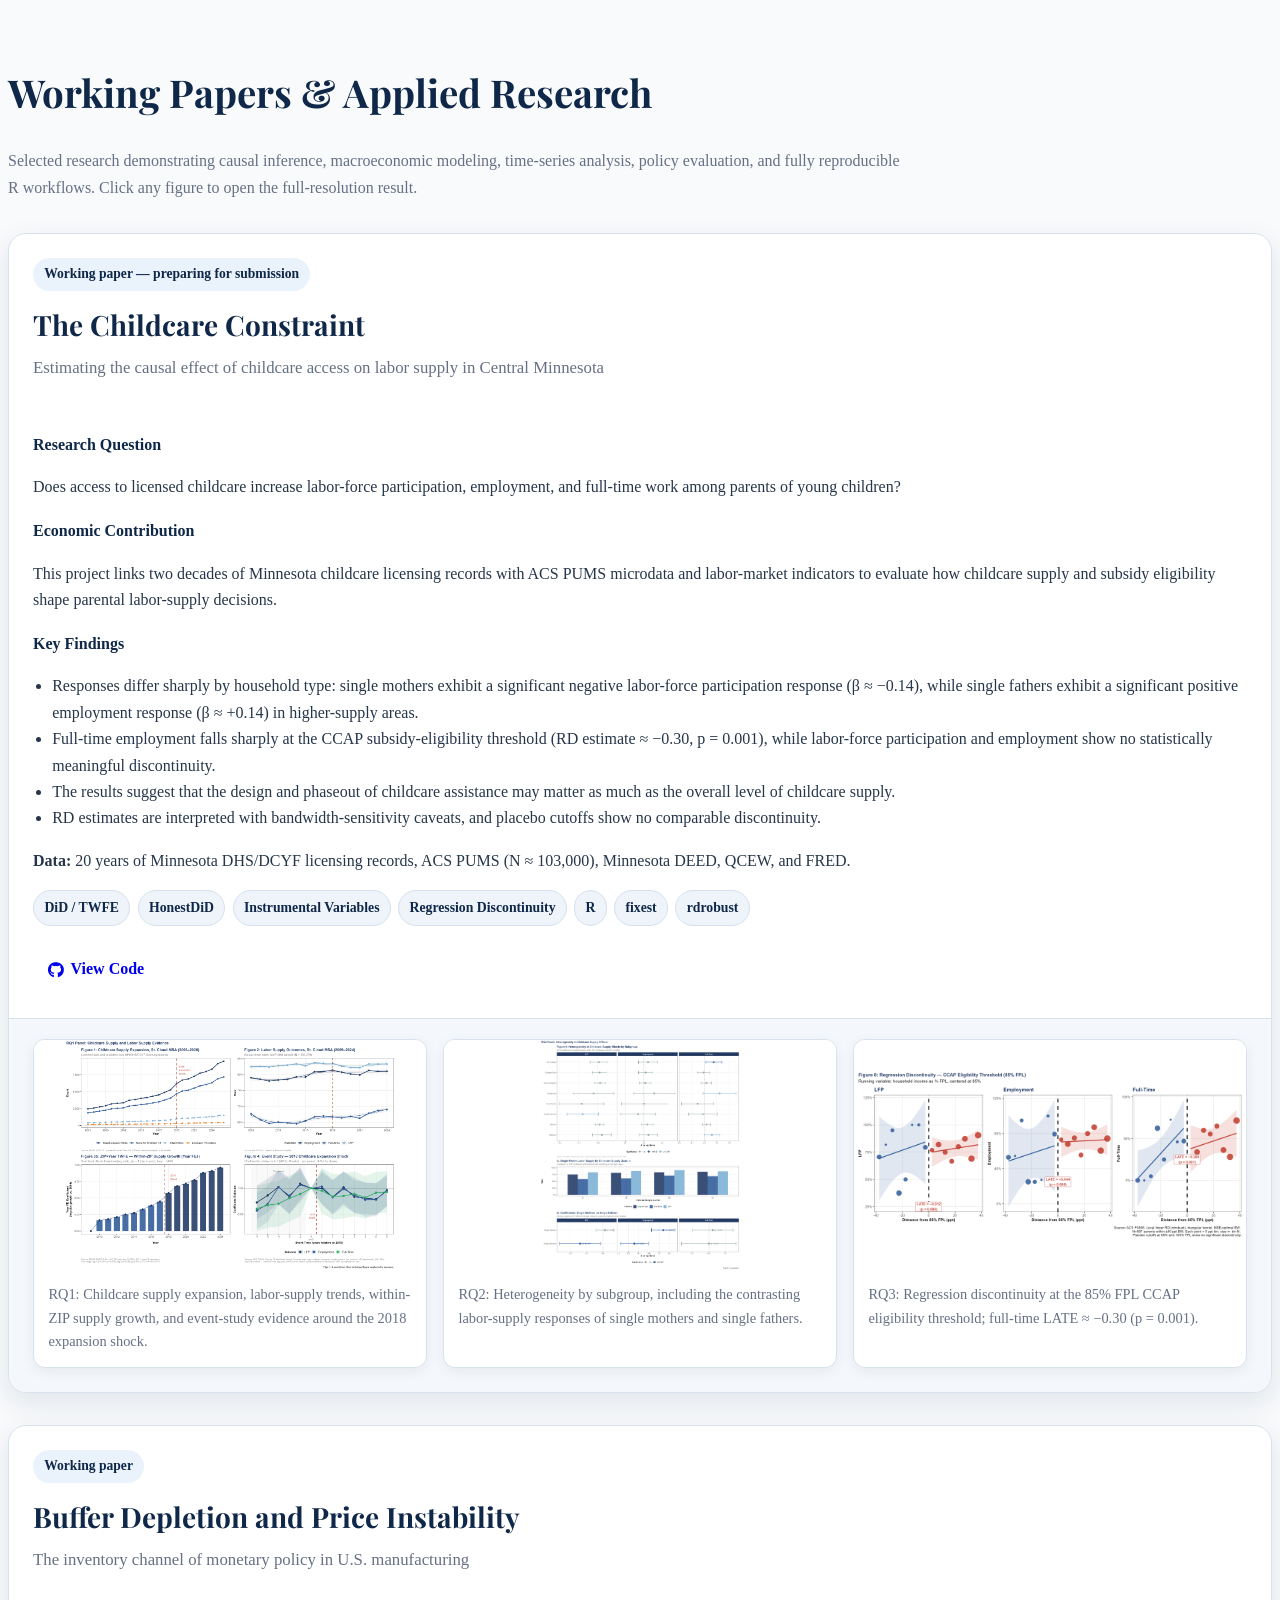
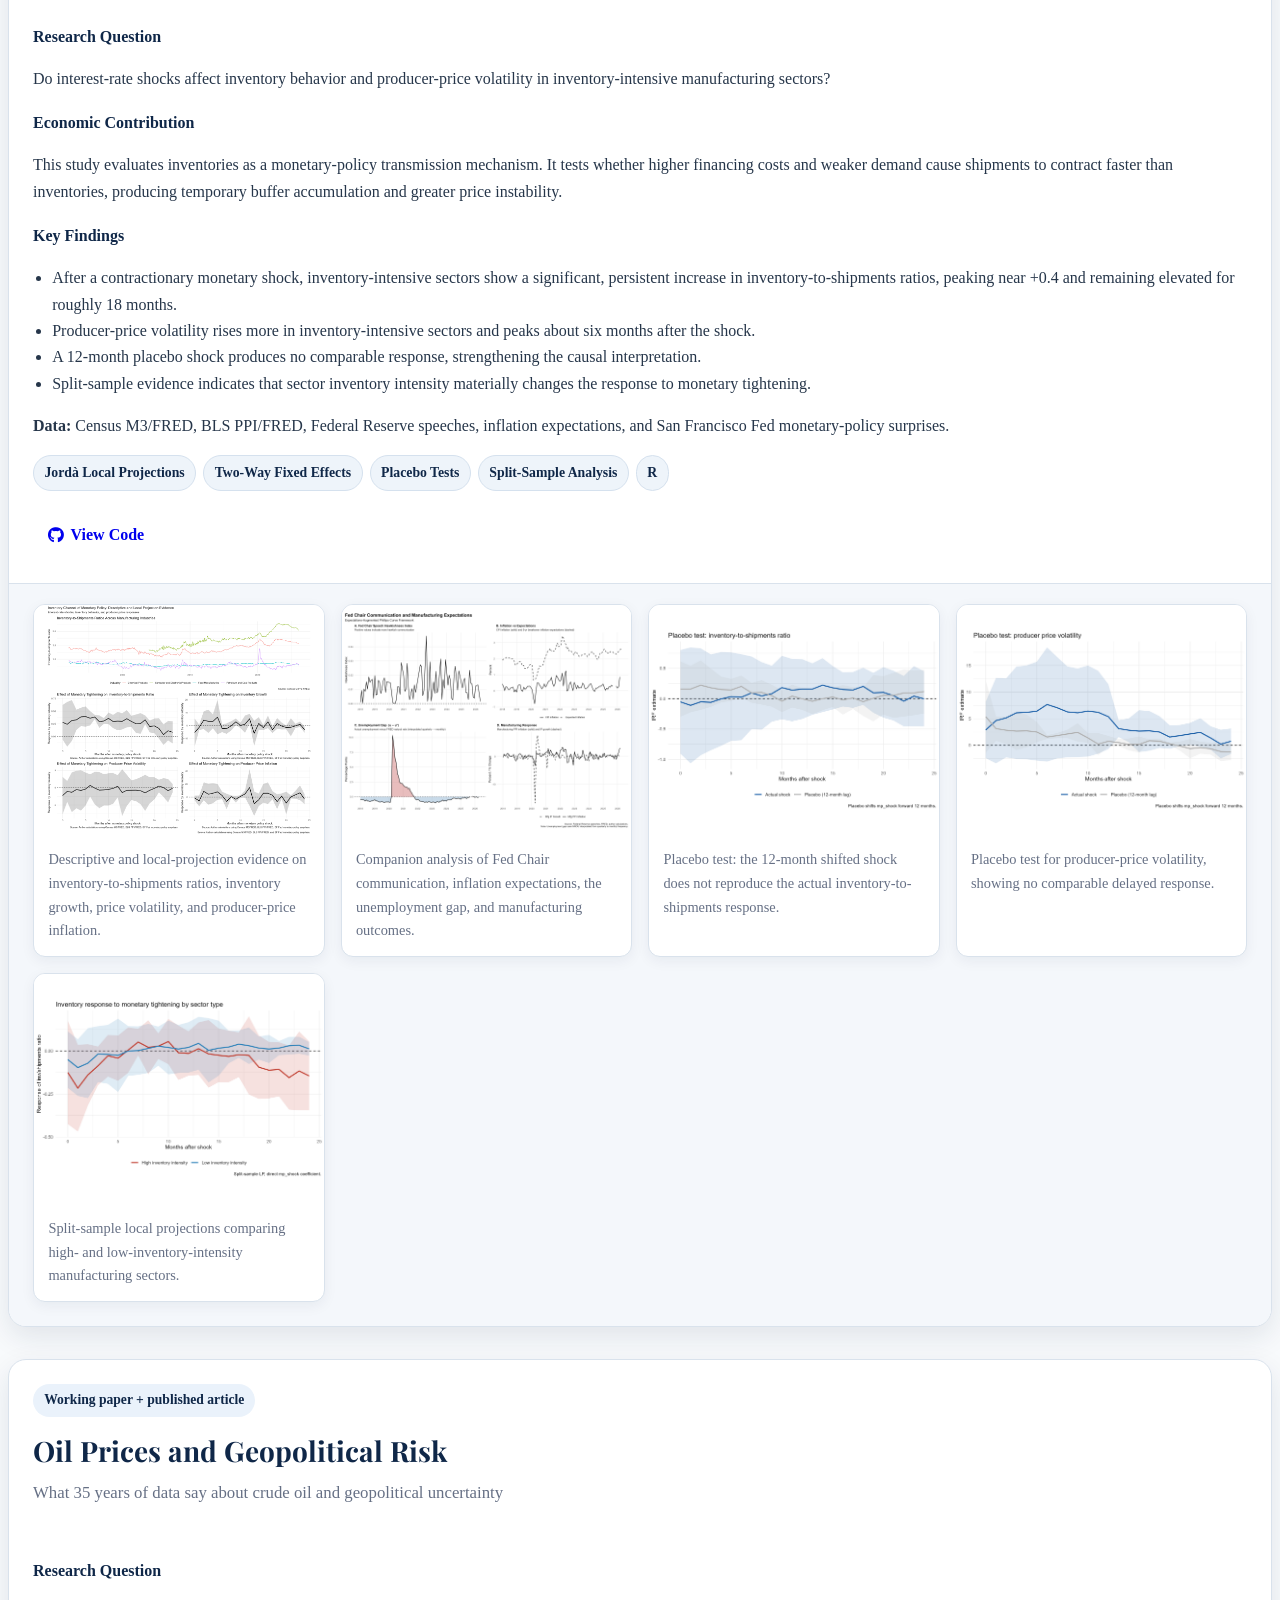
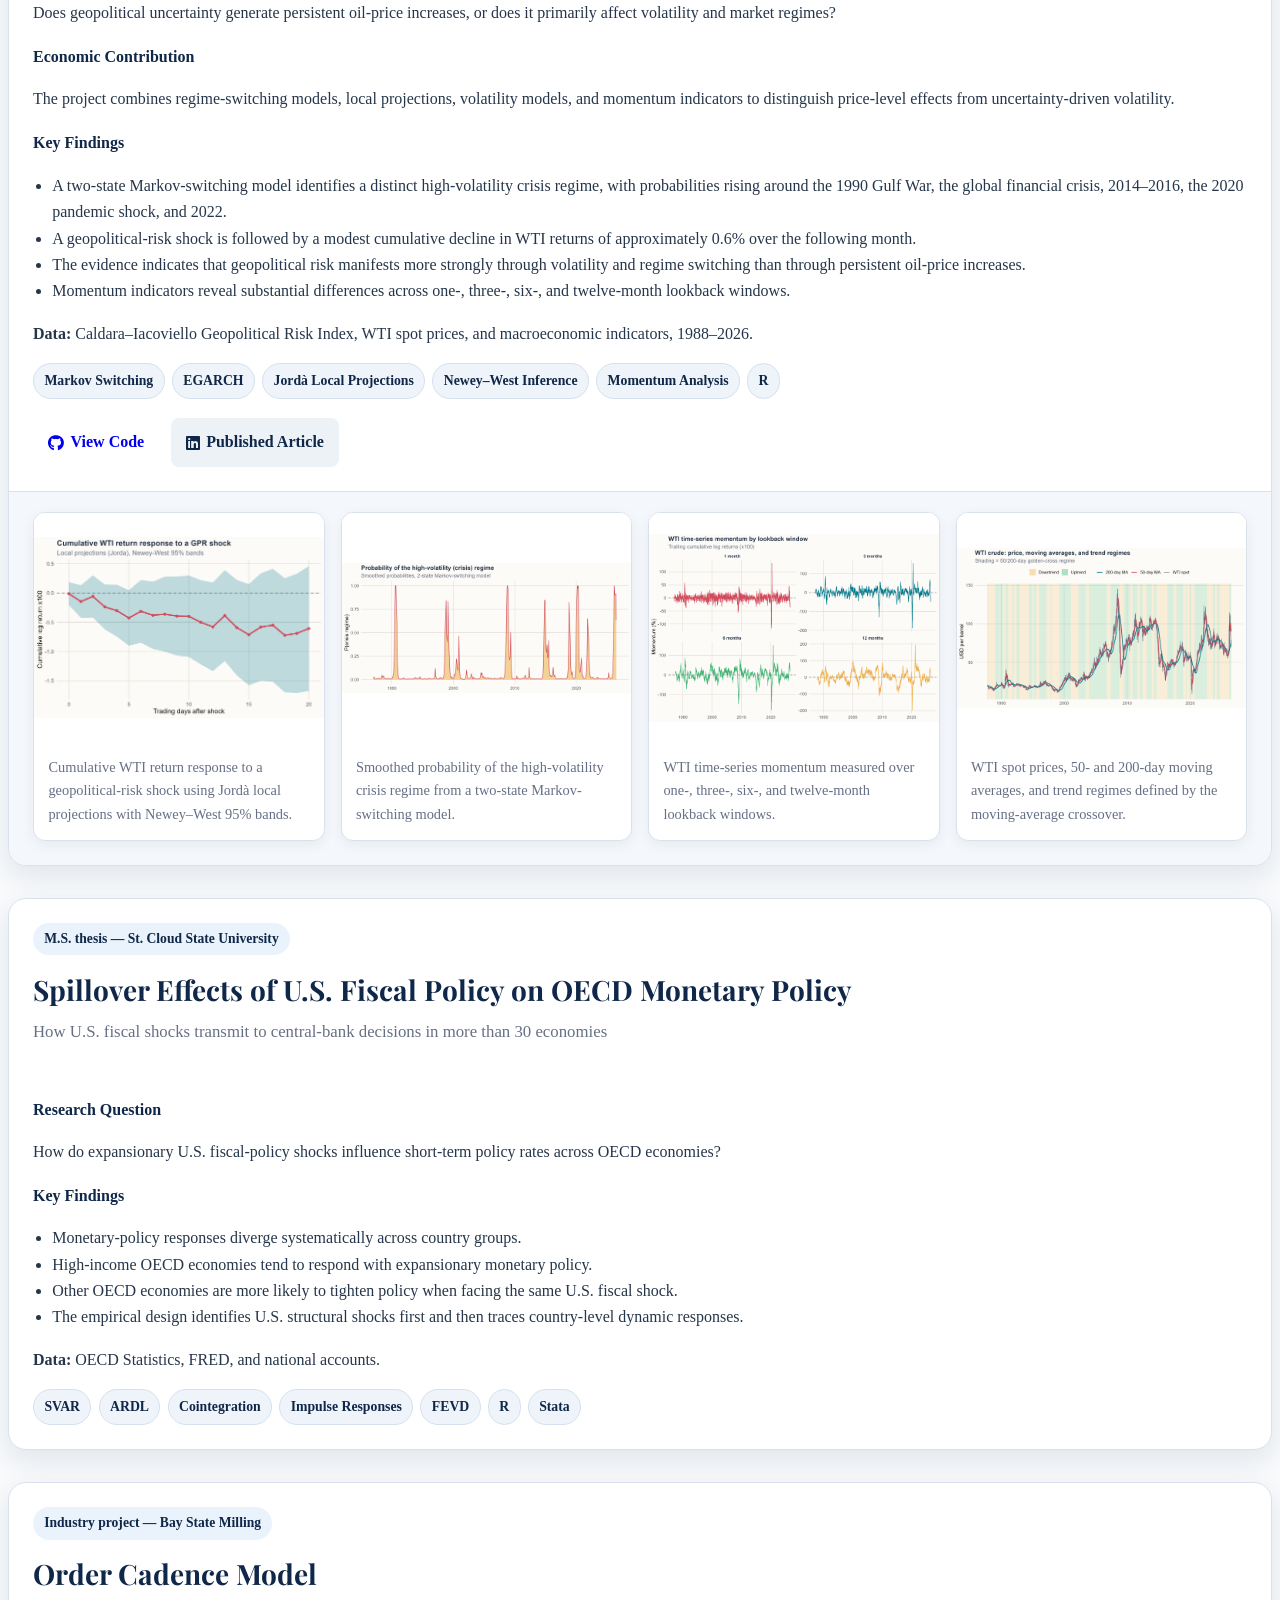
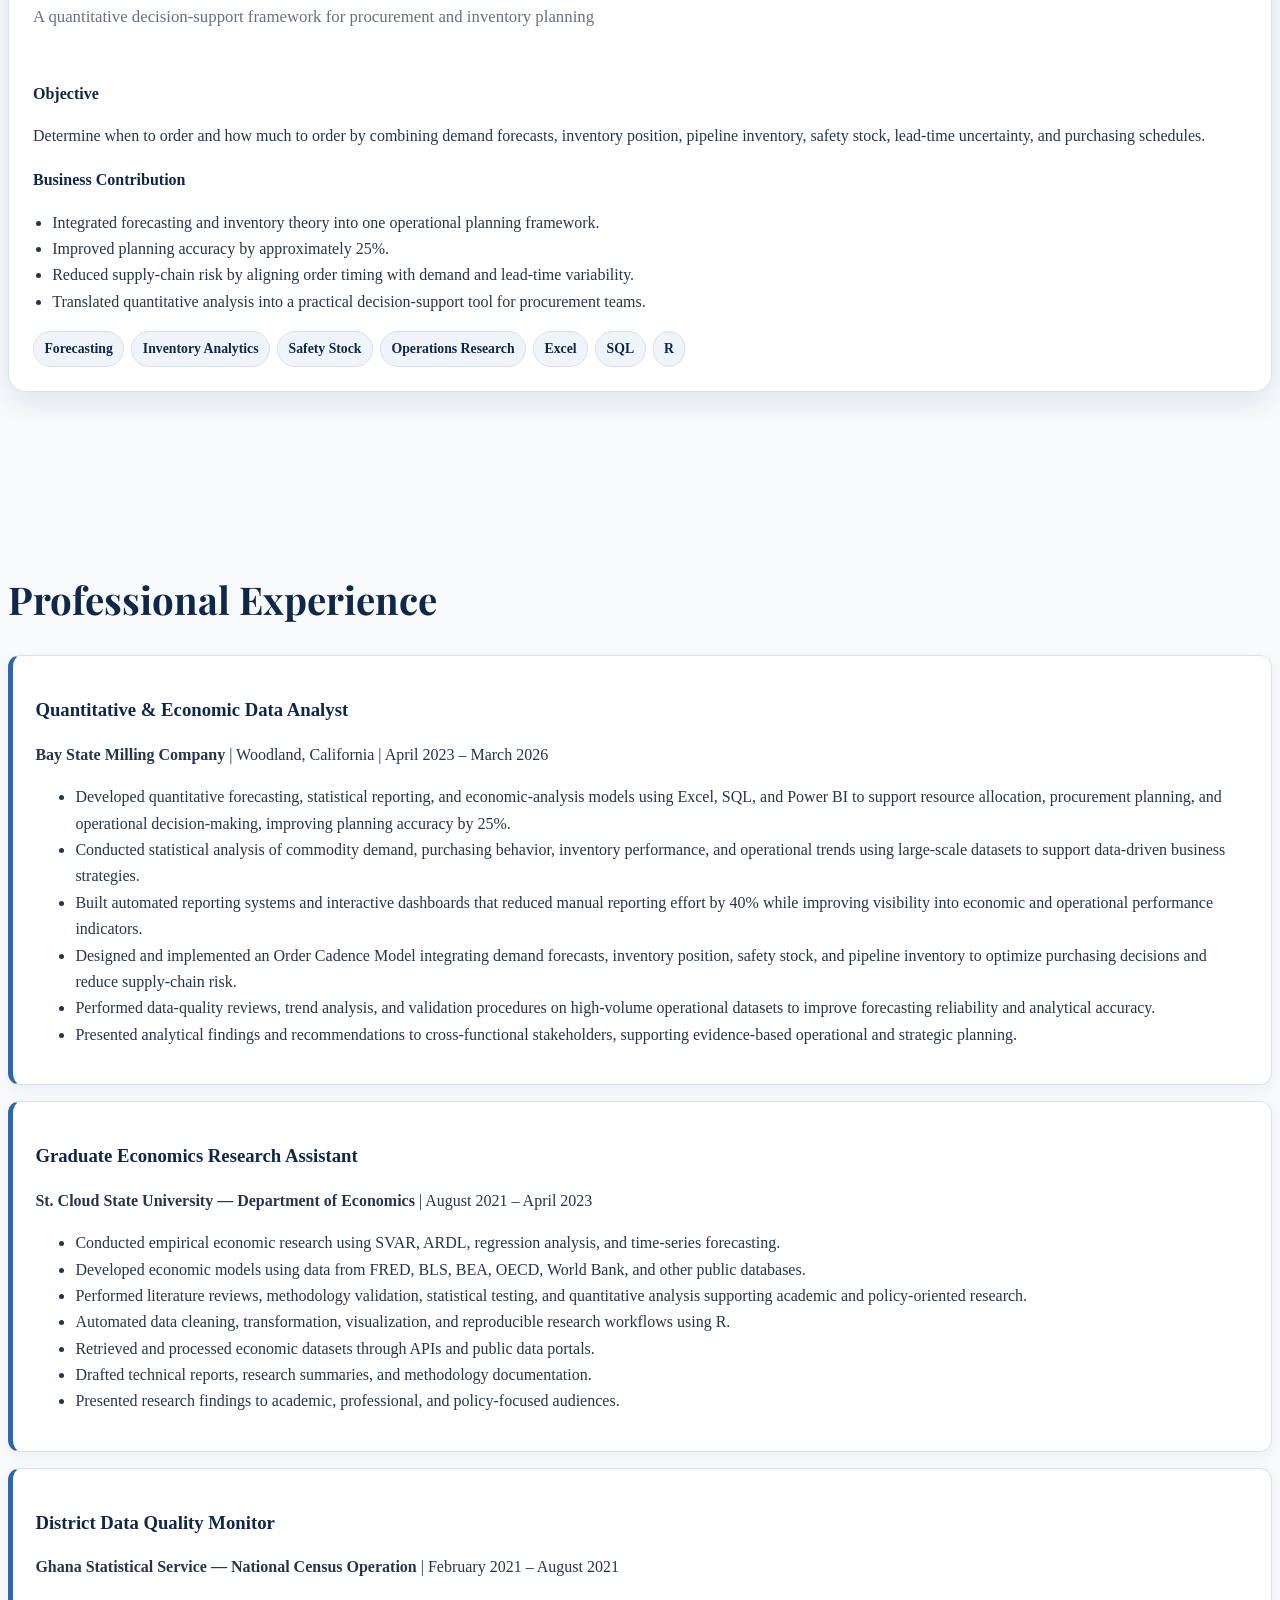
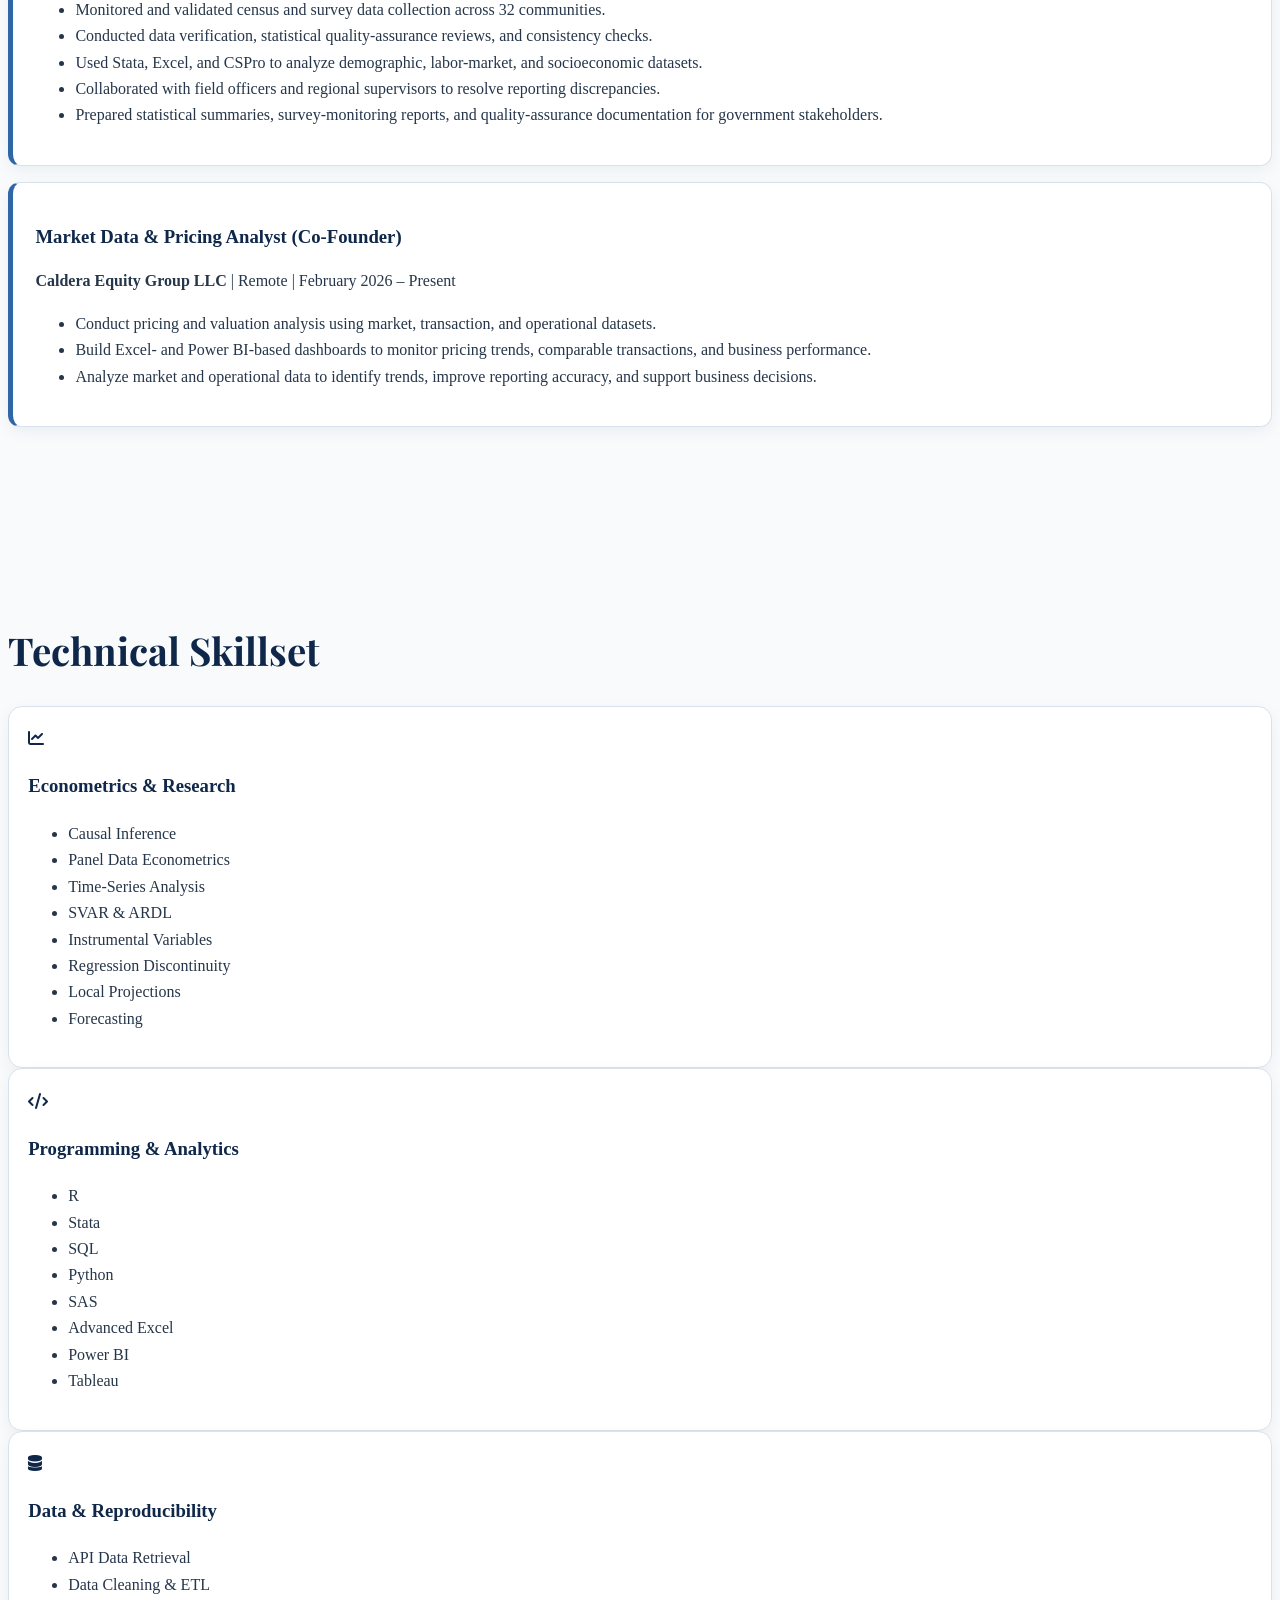
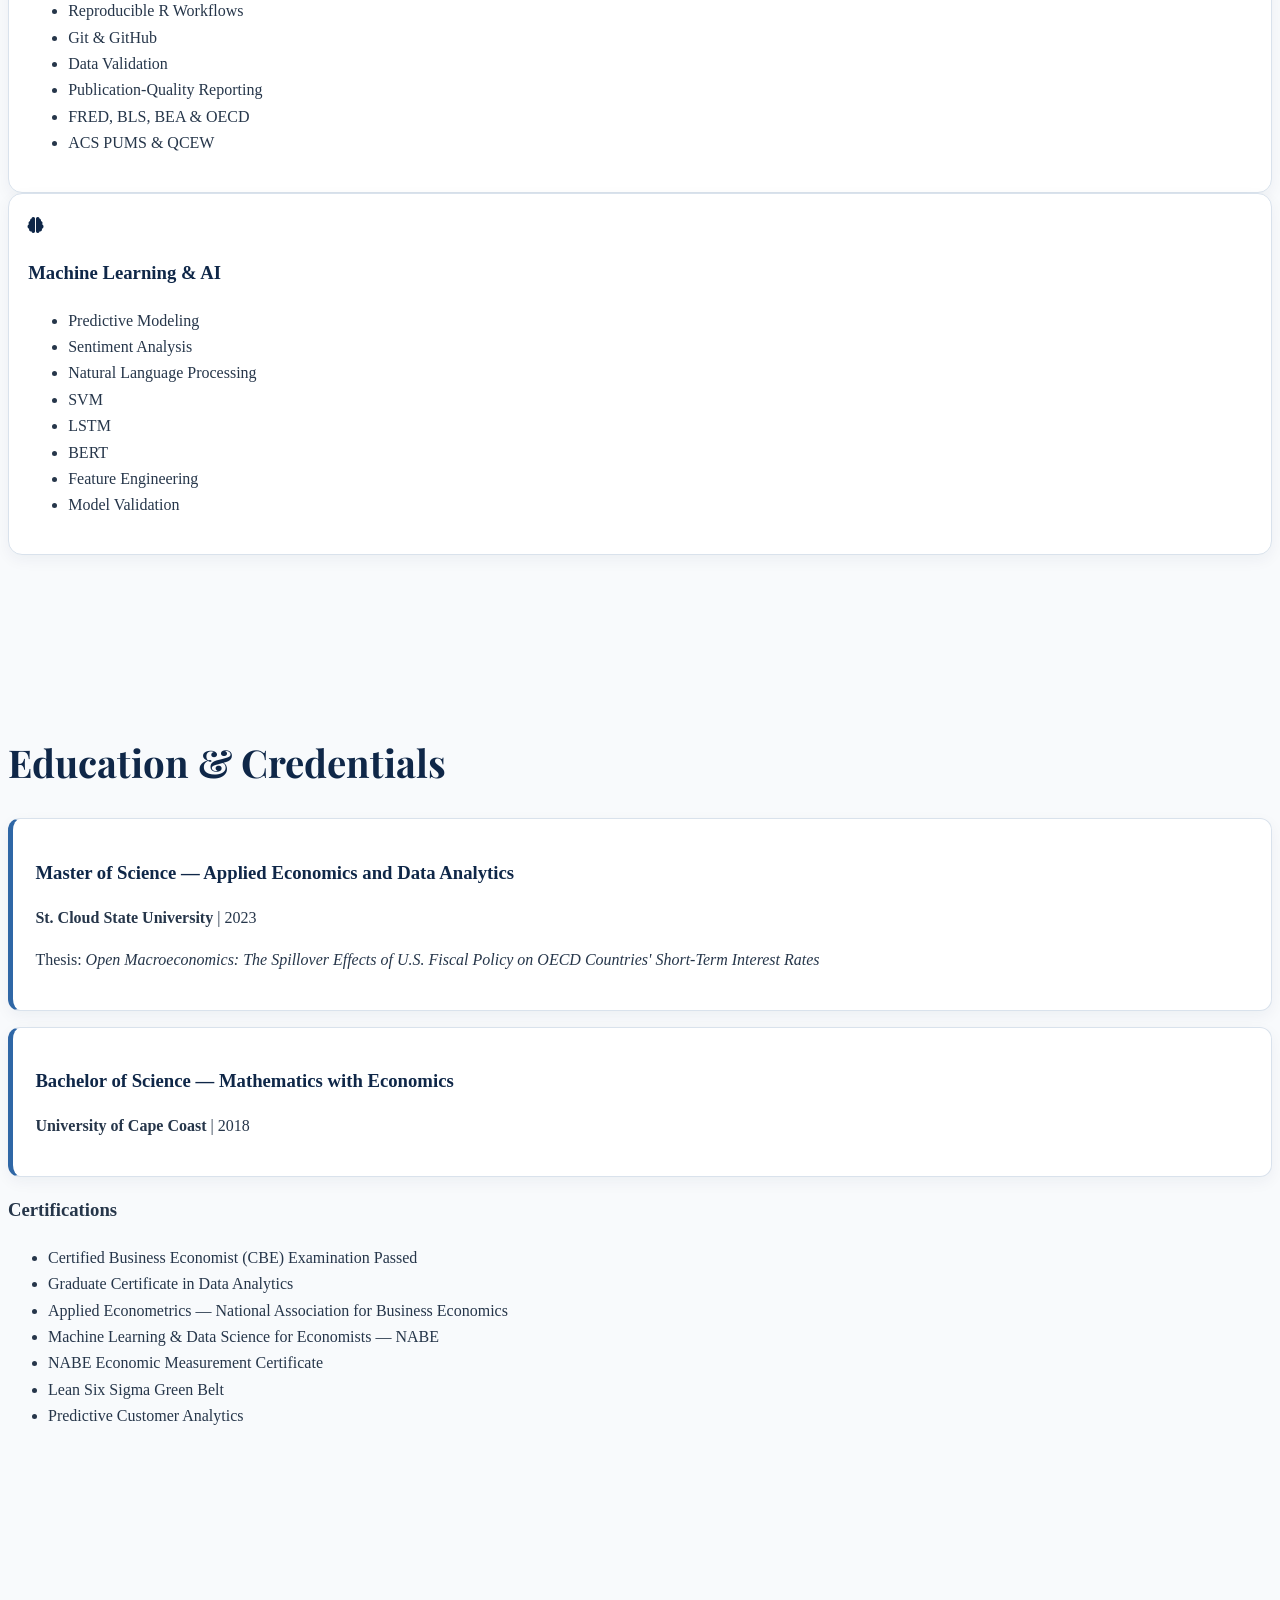
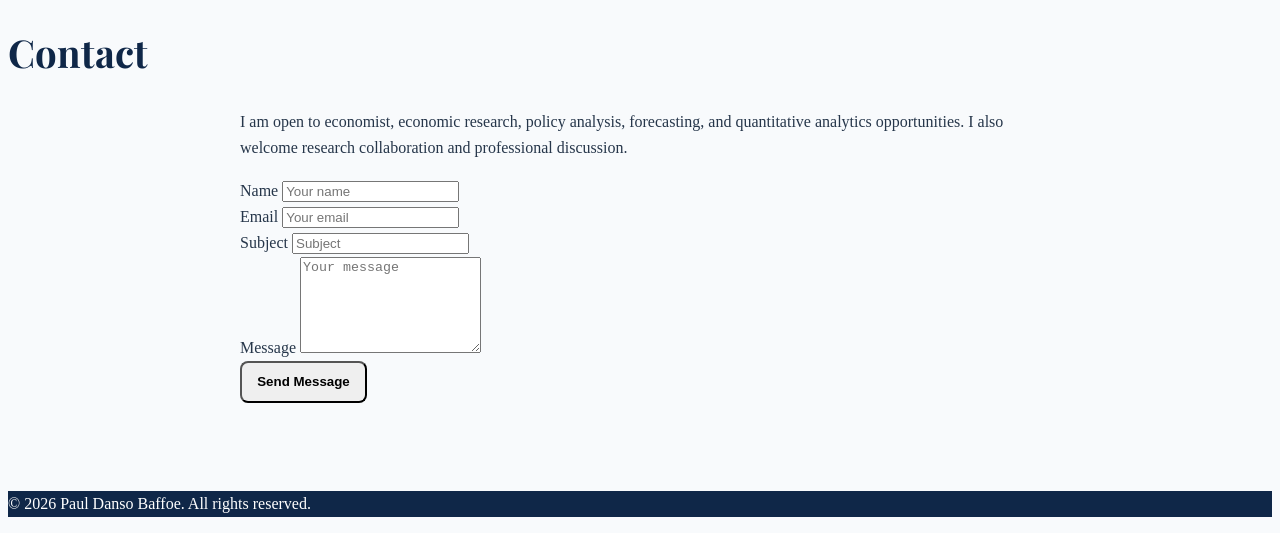
==== commit 32845ddf: "Update profile photo source in index.html" ====
--- a/index.html
+++ b/index.html
@@ -459,7 +459,7 @@
         <h2>Applied Economist Turning Complex Data into Decision-Ready Evidence</h2>
 
         <div class="about-content">
-            <img src="assets/images/profile-photo.jpg" alt="Paul Danso Baffoe" class="profile-photo">
+            <img src="assets/images/Profile.png" alt="Paul Danso Baffoe" class="profile-photo">
 
             <div class="about-text">
                 <p>
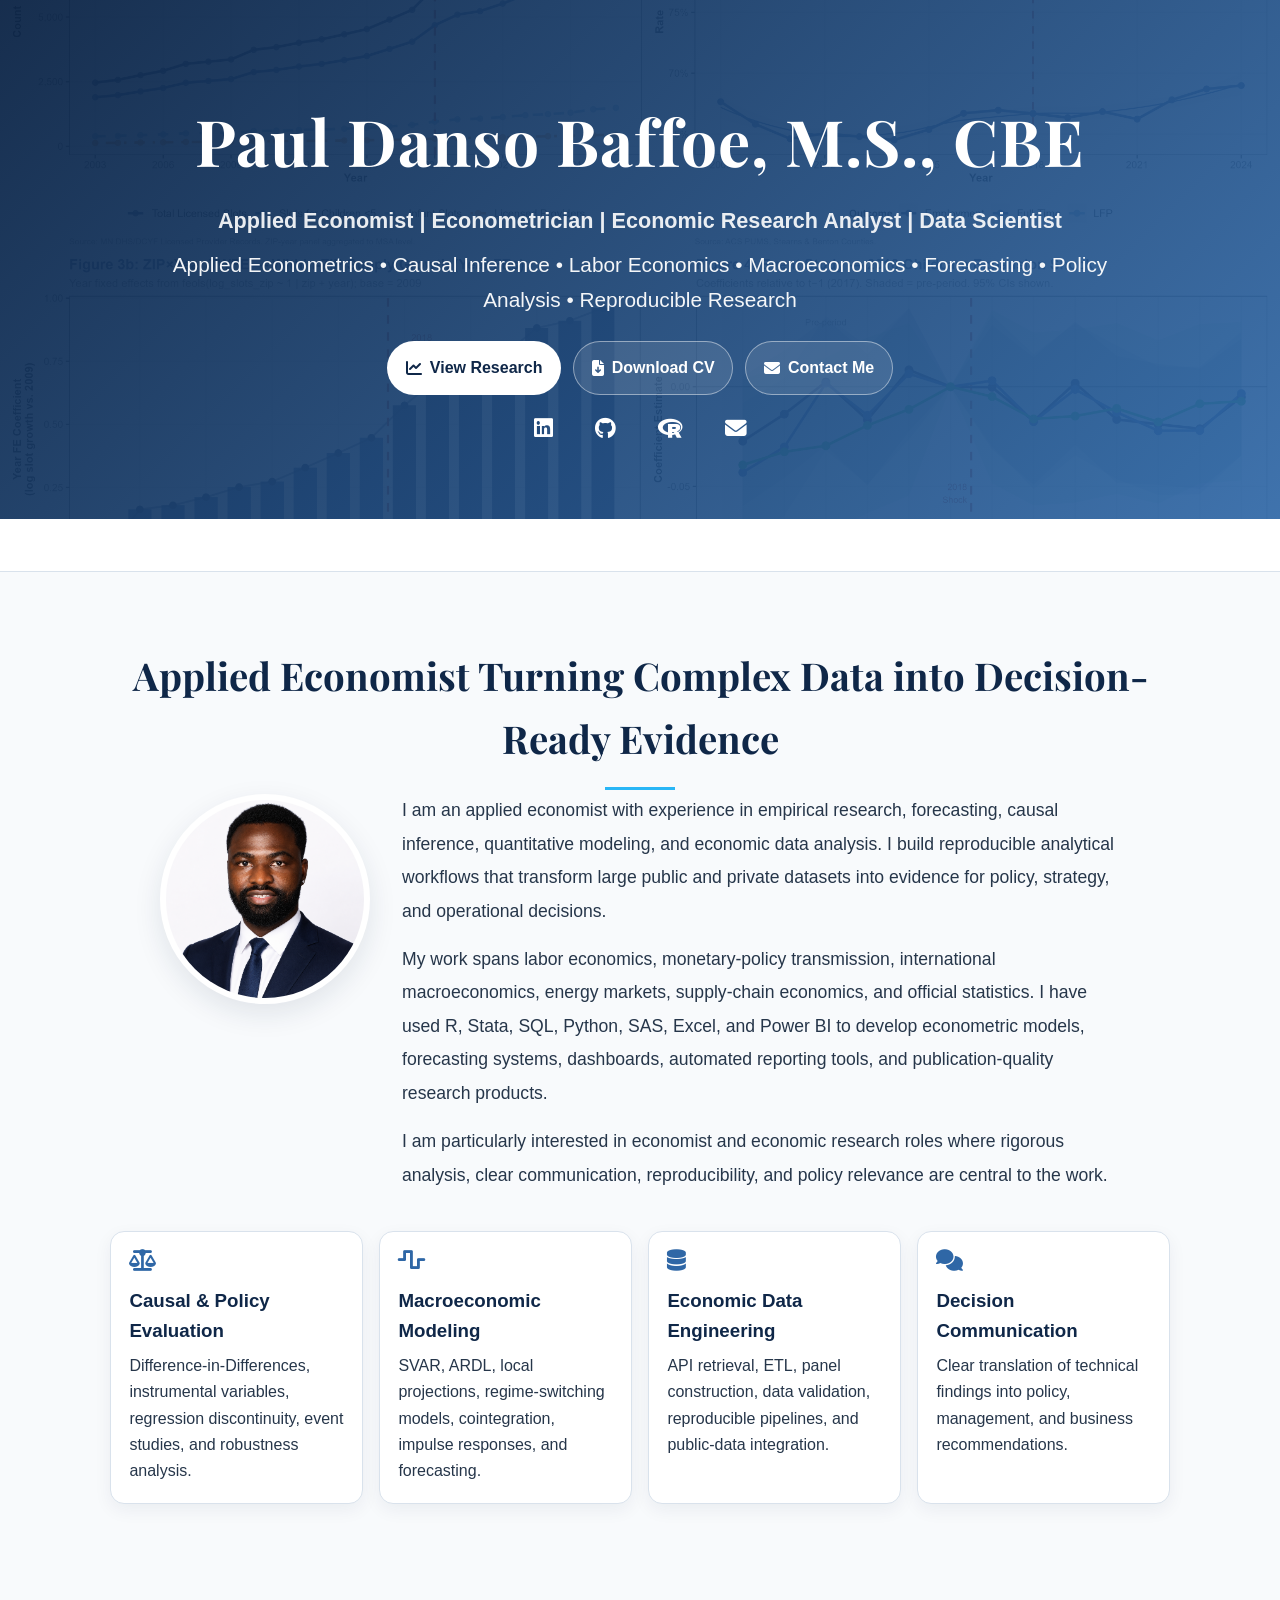
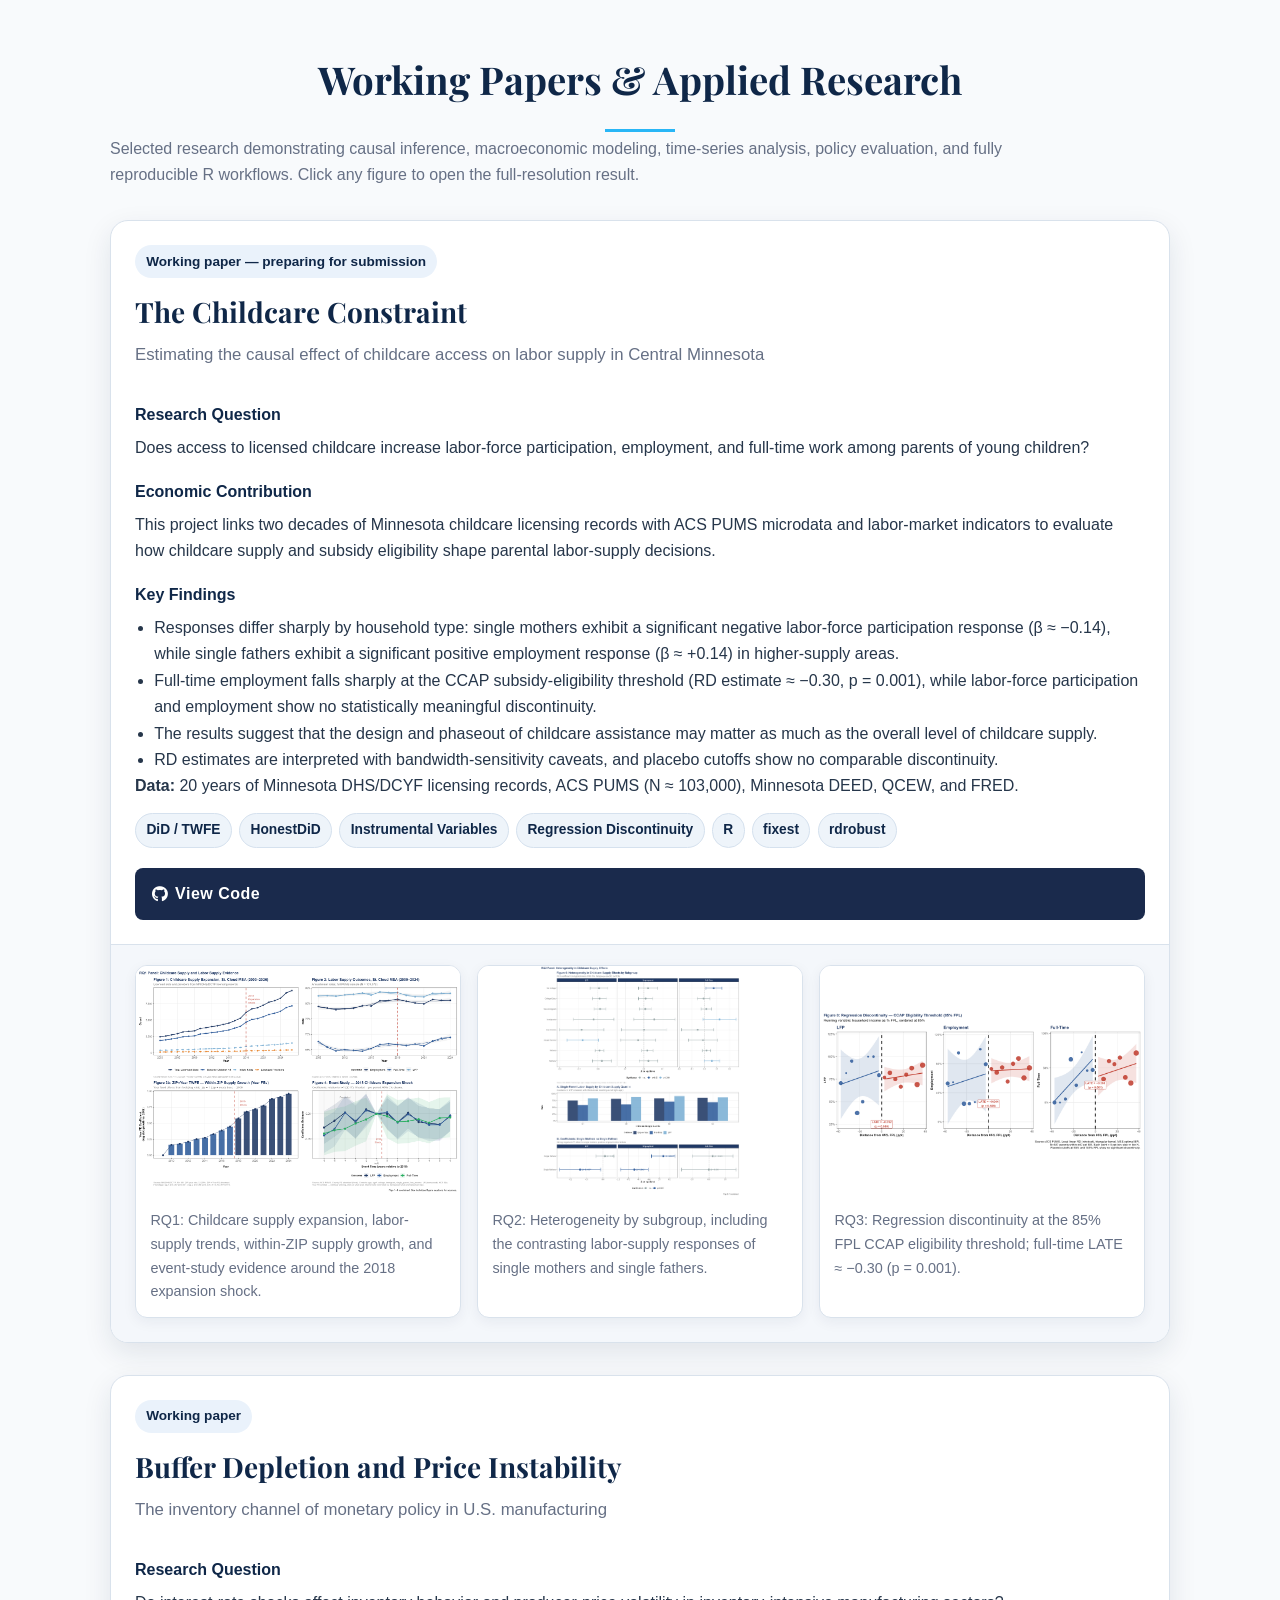
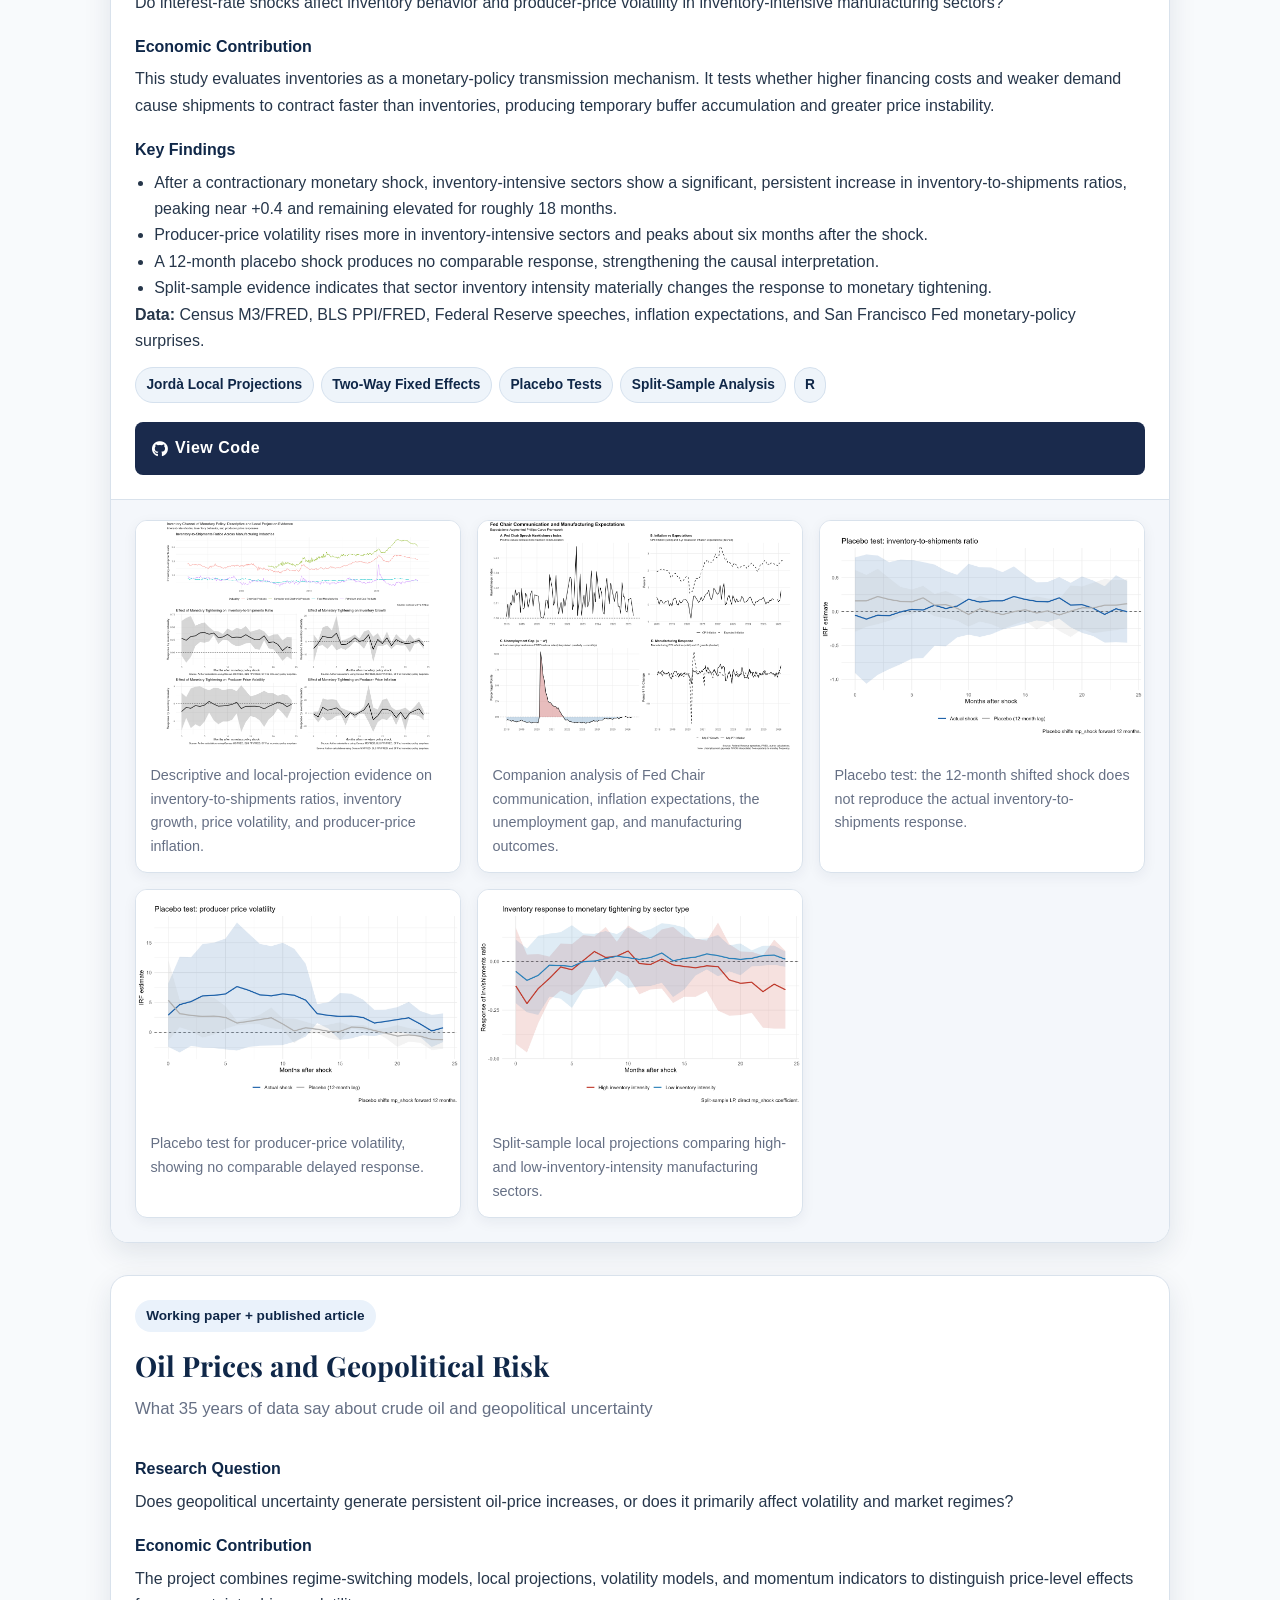
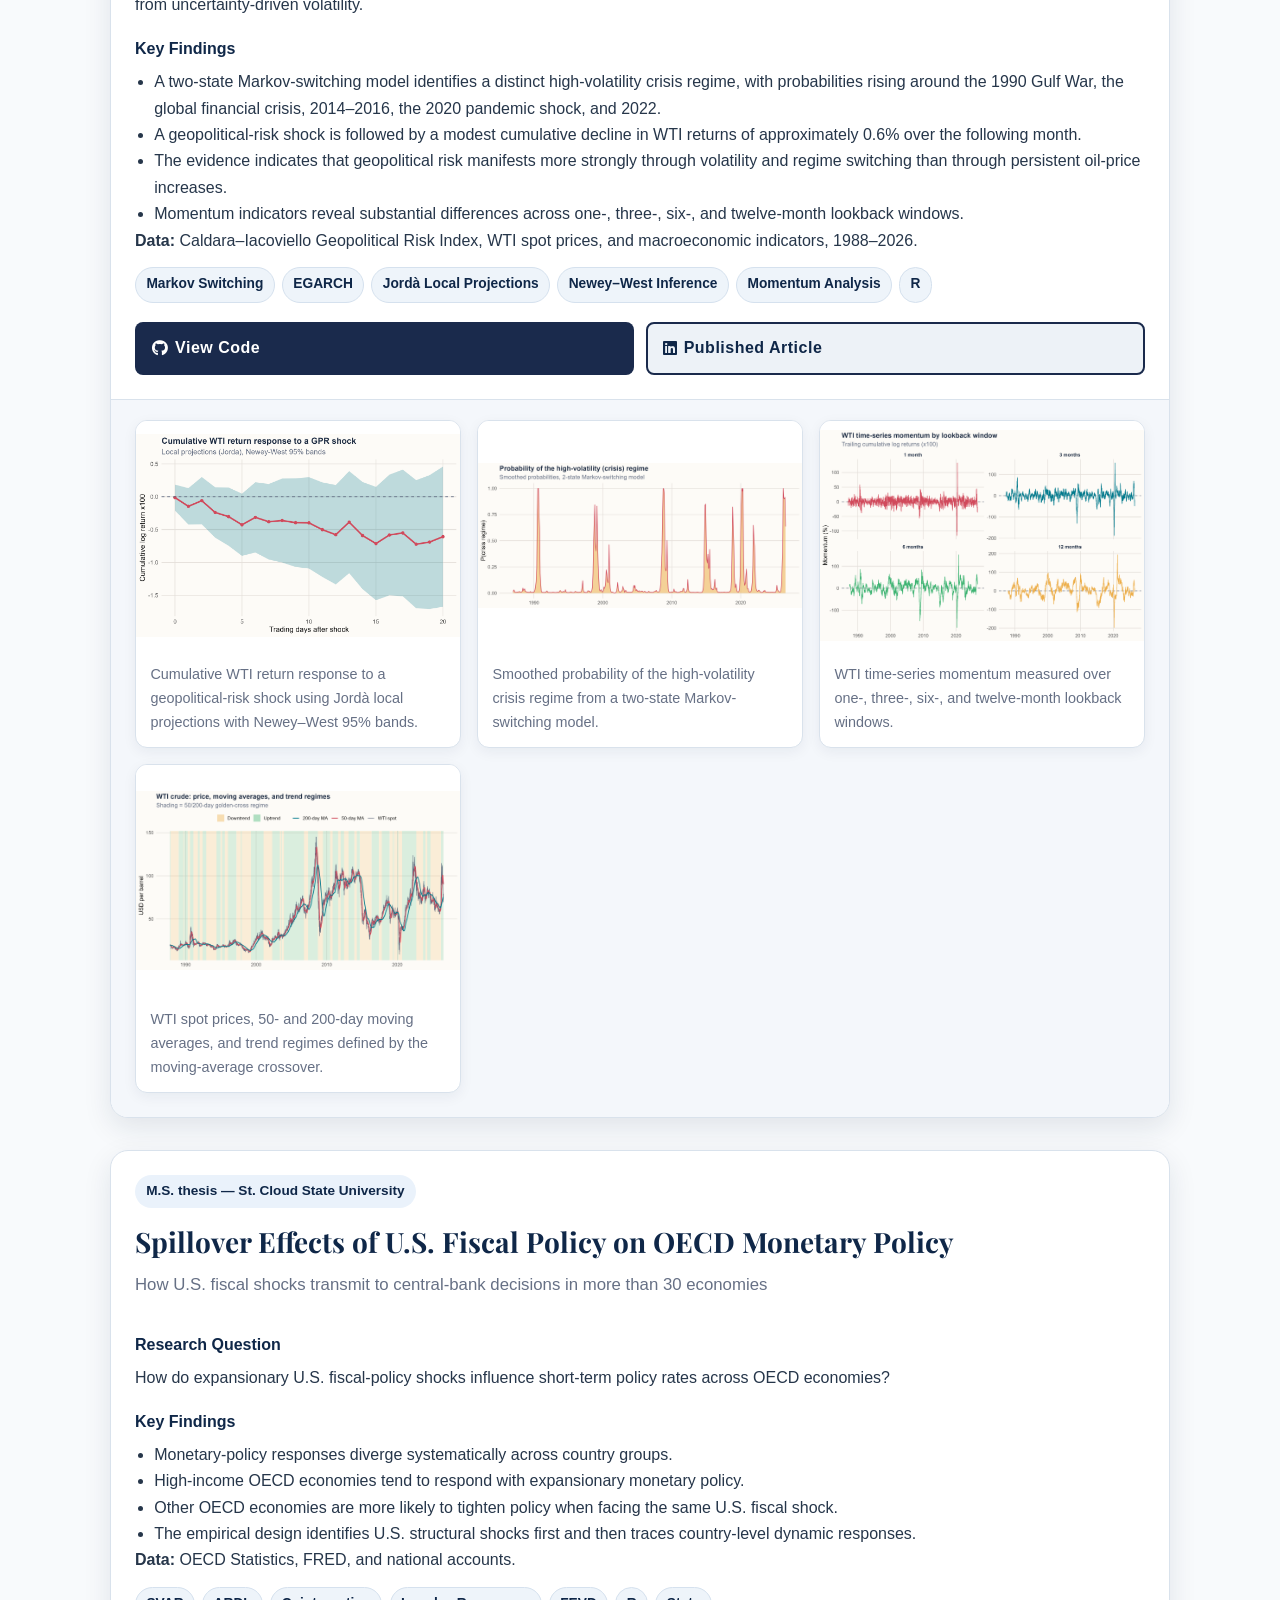
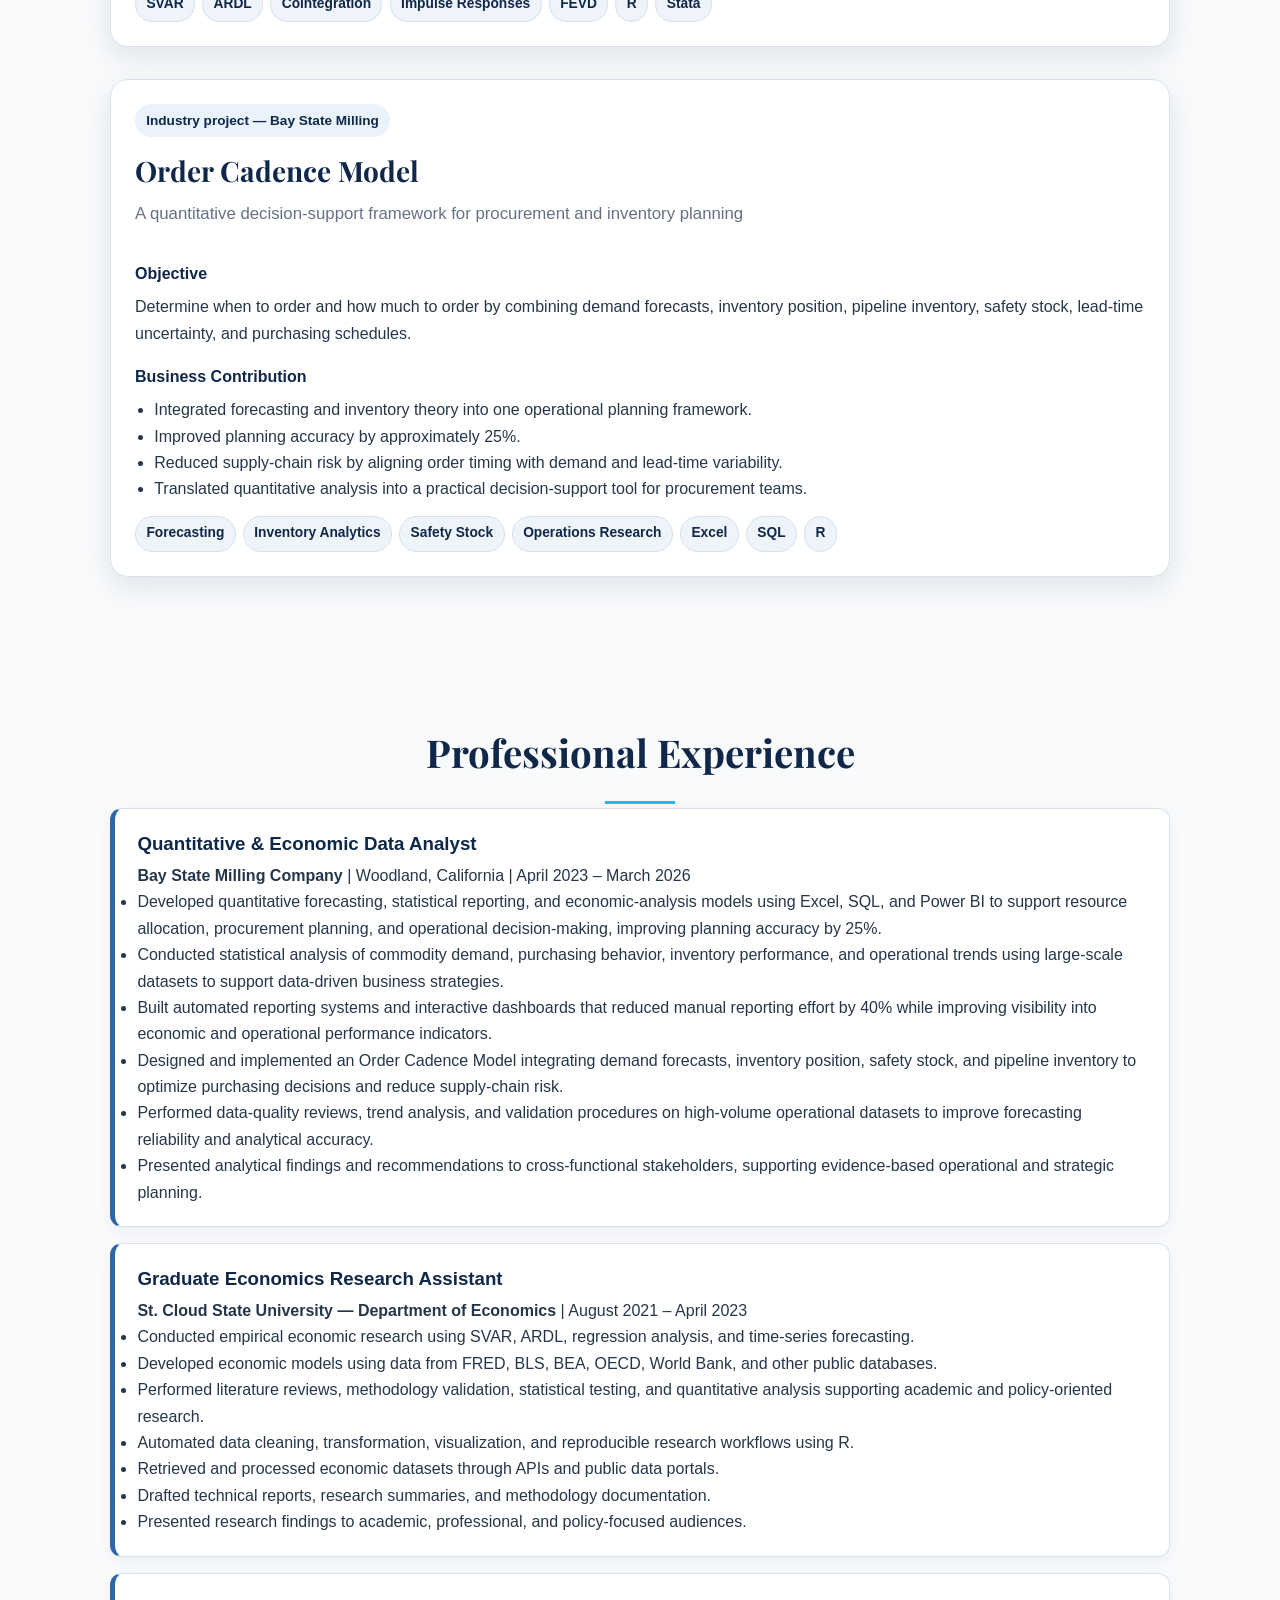
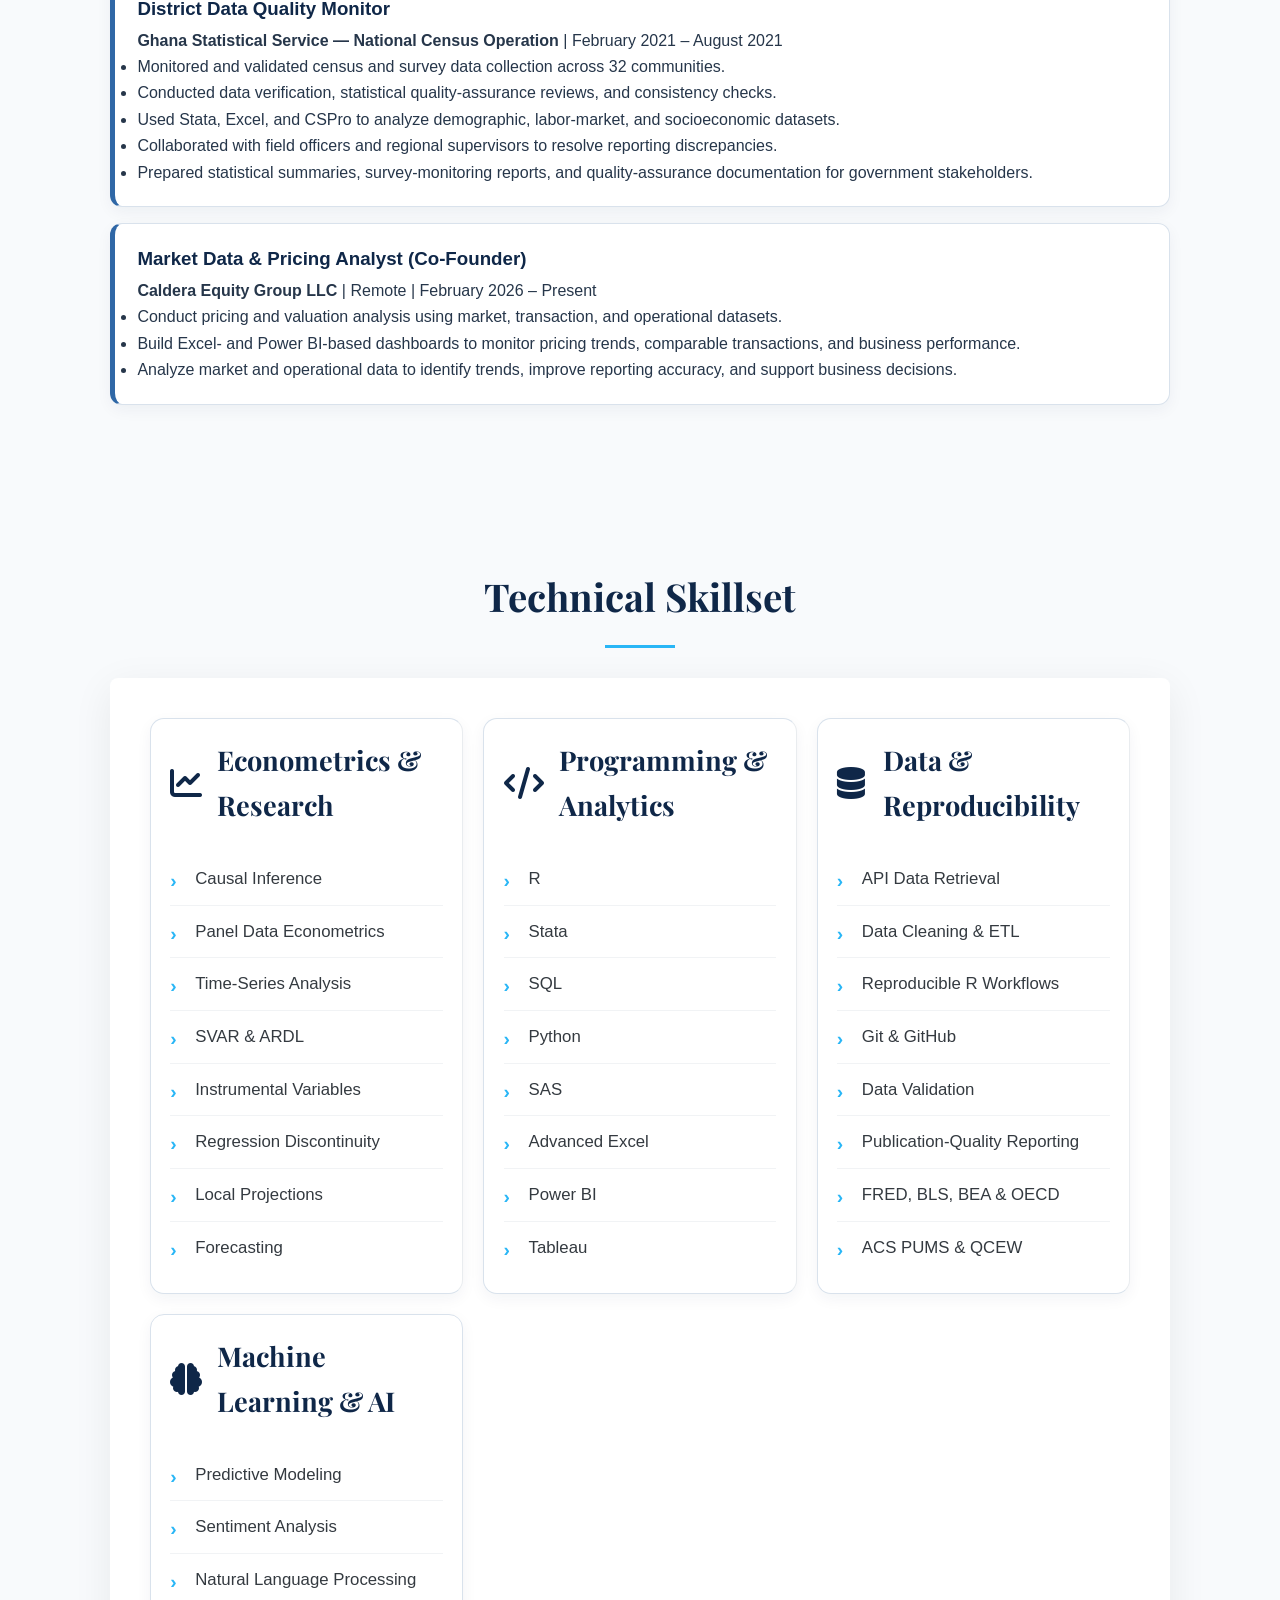
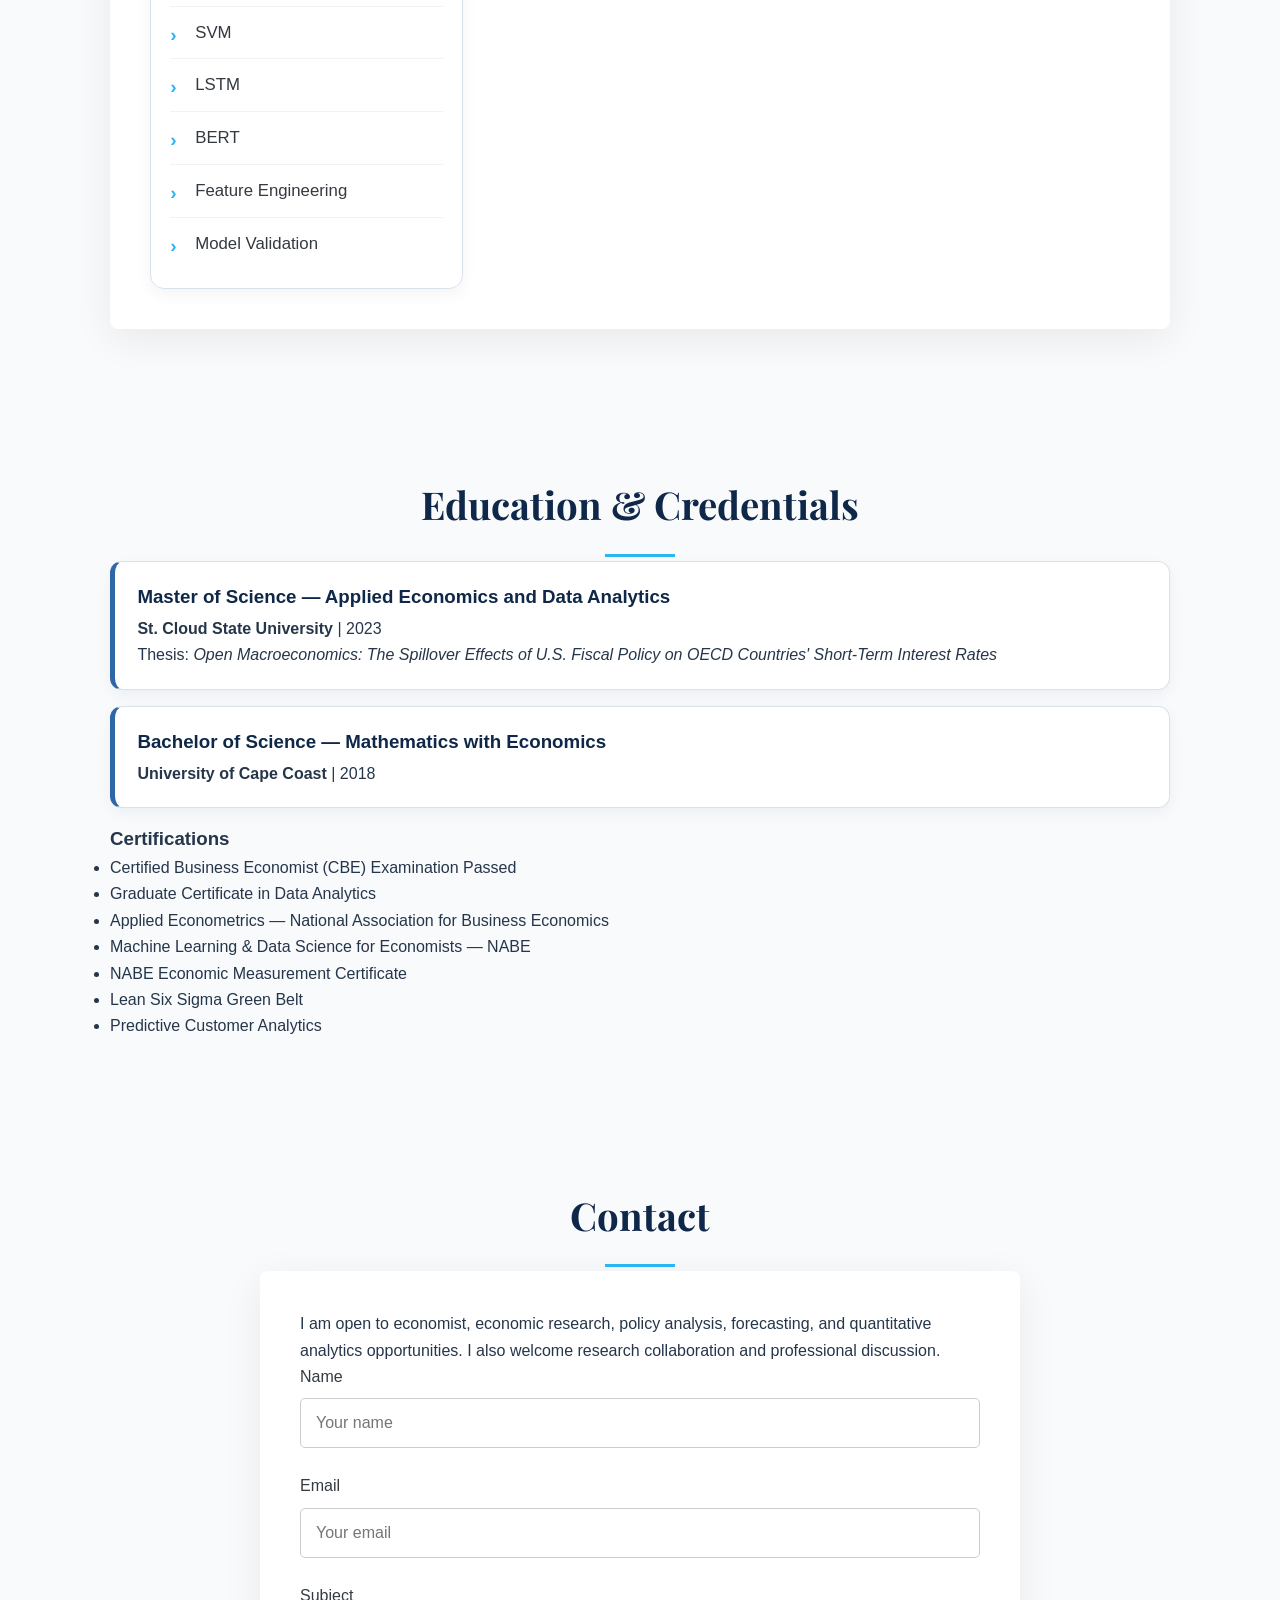
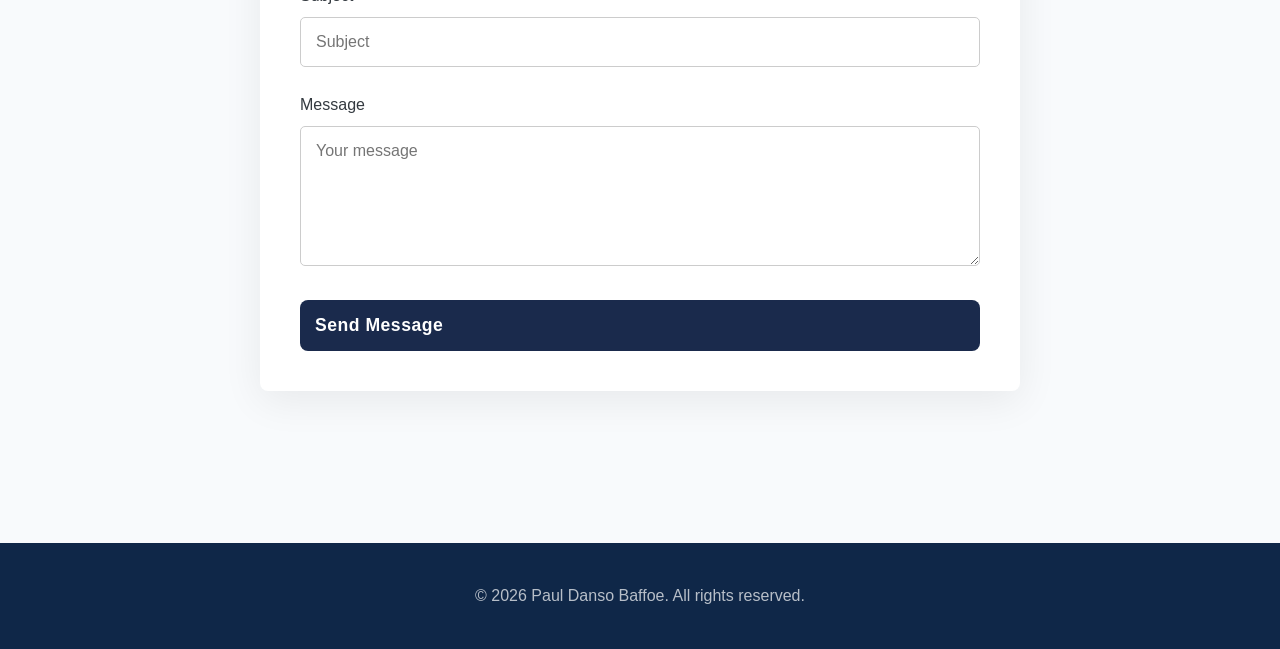
==== commit 5b793f10: "Update LinkedIn link to published article" ====
--- a/index.html
+++ b/index.html
@@ -797,7 +797,7 @@
                             <i class="fab fa-github"></i> View Code
                         </a>
 
-                        <a href="https://www.linkedin.com/in/paul-baffoe" target="_blank" rel="noopener noreferrer" class="btn btn-secondary">
+                        <a href="https://www.linkedin.com/pulse/what-35-years-data-say-oil-prices-geopolitical-risk-paul-danso-qnvvc/" target="_blank" rel="noopener noreferrer" class="btn btn-secondary">
                             <i class="fab fa-linkedin"></i> Published Article
                         </a>
                     </div>
--- a/assets/css/style.css
+++ b/assets/css/style.css
@@ -0,0 +1,511 @@
+
+/* --- 1. Variables (Modern Tech Palette) --- */
+:root {
+    /* This template uses a professional "Modern Tech" color scheme. */
+    --primary-color: #1A2A4C;   /* Midnight Blue */
+    --secondary-color: #3D5A80; /* Slate Blue */
+    --accent-color: #29B6F6;    /* Vivid Sky Blue */
+
+    /* --- Shared Variables (These usually don't need to change) --- */
+    --light-bg-color: #F8F9FA;
+    --white-color: #ffffff;
+    --dark-text-color: #343A40;
+    --light-text-color: #6c757d;
+    --card-bg-color: #ffffff;
+    
+    /* Fonts */
+    --font-heading: 'Playfair Display', serif;
+    --font-body: 'Lato', sans-serif;
+}
+
+/* --- 2. Base & Reset Styles --- */
+* {
+    margin: 0;
+    padding: 0;
+    box-sizing: border-box;
+}
+
+html {
+    scroll-behavior: smooth;
+}
+
+body {
+    font-family: var(--font-body);
+    font-weight: 400;
+    line-height: 1.8;
+    background-color: var(--light-bg-color);
+    color: var(--dark-text-color);
+}
+
+.container {
+    width: 90%;
+    max-width: 1100px;
+    margin: 0 auto;
+    padding: 0 20px;
+}
+
+a {
+    text-decoration: none;
+    color: var(--accent-color);
+    transition: all 0.3s ease-in-out;
+}
+
+a:hover {
+    opacity: 0.8;
+}
+
+img {
+    max-width: 100%;
+    height: auto;
+}
+
+/* --- 3. Header --- */
+header {
+    background: var(--primary-color);
+    color: var(--white-color);
+    padding: 70px 0;
+    text-align: center;
+}
+
+header h1 {
+    font-family: var(--font-heading);
+    font-size: 4rem;
+    font-weight: 700;
+    margin-bottom: 15px;
+    letter-spacing: 1px;
+}
+
+header p {
+    font-size: 1.3rem;
+    font-weight: 300;
+    opacity: 0.9;
+    margin-bottom: 35px;
+}
+
+/* --- 3.5 Social Icons --- */
+.social-links a {
+    color: var(--white-color);
+    font-size: 1.6rem;
+    margin: 0 15px;
+    transition: transform 0.3s ease, color 0.3s ease;
+    display: inline-block;
+}
+
+.social-links a:hover {
+    color: var(--accent-color);
+    transform: translateY(-3px);
+}
+
+/* --- 4. Navigation --- */
+nav {
+    background-color: rgba(26, 42, 76, 0.95); /* Adjusted for new primary color */
+    backdrop-filter: blur(5px);
+    position: sticky;
+    top: 0;
+    z-index: 1000;
+    border-bottom: 1px solid var(--secondary-color);
+}
+
+nav ul {
+    display: flex;
+    justify-content: center;
+    list-style: none;
+    padding: 10px 0;
+}
+
+nav ul li a {
+    color: var(--white-color);
+    font-weight: 400;
+    padding: 15px 25px;
+    font-size: 1rem;
+    letter-spacing: 0.5px;
+    position: relative;
+}
+
+nav ul li a::after {
+    content: '';
+    position: absolute;
+    bottom: 10px;
+    left: 50%;
+    transform: translateX(-50%);
+    width: 0;
+    height: 2px;
+    background-color: var(--accent-color);
+    transition: width 0.4s ease;
+}
+
+nav ul li a:hover::after {
+    width: 50%;
+}
+
+/* --- 5. Sections --- */
+.section {
+    padding: 100px 0;
+}
+
+.section h2 {
+    text-align: center;
+    font-family: var(--font-heading);
+    font-size: 3rem;
+    font-weight: 700;
+    margin-bottom: 70px;
+    position: relative;
+    color: var(--primary-color);
+}
+
+.section h2::after {
+    content: '';
+    position: absolute;
+    bottom: -20px;
+    left: 50%;
+    transform: translateX(-50%);
+    width: 70px;
+    height: 3px;
+    background: var(--accent-color);
+}
+
+/* --- 5.1 About Section --- */
+.about-content {
+    display: flex;
+    align-items: center;
+    gap: 60px;
+    max-width: 960px;
+    margin: 0 auto;
+    text-align: left;
+}
+/* --- 5.1 About Section --- */
+.about-content {
+    display: flex;
+    align-items: center;
+    justify-content: center;
+    gap: 60px;
+    max-width: 960px;
+    margin: 0 auto;
+    text-align: left;
+}
+
+.about-photo {
+    flex: 0 0 280px;
+    display: flex;
+    justify-content: center;
+    align-items: center;
+}
+
+.profile-photo {
+    width: 260px;
+    height: 260px;
+    display: block;
+    object-fit: cover;
+    object-position: center top;
+    border-radius: 50%;
+    border: 8px solid var(--white-color);
+    background-color: var(--white-color);
+    box-shadow: 0 20px 45px rgba(26, 42, 76, 0.20);
+    transition:
+        transform 0.3s ease,
+        box-shadow 0.3s ease;
+}
+
+.profile-photo:hover {
+    transform: scale(1.03);
+    box-shadow: 0 25px 55px rgba(26, 42, 76, 0.28);
+}
+
+.about-text {
+    flex: 1;
+    min-width: 0;
+}
+
+.about-text h3 {
+    font-family: var(--font-heading);
+    color: var(--primary-color);
+    font-size: 1.8rem;
+    margin-bottom: 15px;
+}
+
+.about-text p {
+    font-size: 1.1rem;
+    margin-bottom: 15px;
+    line-height: 1.9;
+}
+
+/* --- 5.5 Project Cards --- */
+.projects-grid {
+    display: grid;
+    grid-template-columns: repeat(auto-fit, minmax(340px, 1fr));
+    gap: 40px;
+}
+
+.project-card {
+    background: var(--card-bg-color);
+    border-radius: 5px;
+    overflow: hidden;
+    box-shadow: 0 8px 25px rgba(0, 0, 0, 0.05);
+    transition: transform 0.4s ease, box-shadow 0.4s ease;
+    display: flex;
+    flex-direction: column;
+}
+
+.project-card:hover {
+    transform: translateY(-12px);
+    box-shadow: 0 20px 40px rgba(0, 0, 0, 0.1);
+}
+
+.project-card img {
+    width: 100%;
+    height: 220px;
+    object-fit: cover;
+}
+
+.project-card-content {
+    padding: 30px;
+    flex-grow: 1;
+    display: flex;
+    flex-direction: column;
+}
+
+.project-card-content h3 {
+    font-family: var(--font-heading);
+    font-size: 1.8rem;
+    margin-bottom: 15px;
+    color: var(--primary-color);
+}
+
+.project-card-content p {
+    color: var(--light-text-color);
+    margin-bottom: 30px;
+    flex-grow: 1;
+}
+
+.project-buttons {
+    display: flex;
+    gap: 15px;
+    margin-top: auto;
+}
+
+.btn {
+    display: inline-block;
+    background: var(--primary-color);
+    color: var(--white-color);
+    padding: 12px 20px;
+    border-radius: 5px;
+    font-weight: 700;
+    text-align: center;
+    transition: all 0.3s ease;
+    flex: 1;
+    letter-spacing: 0.5px;
+    border: 2px solid transparent;
+}
+
+.btn:hover {
+    background: var(--accent-color);
+    color: var(--white-color);
+    transform: translateY(-2px);
+}
+
+.btn-secondary {
+    background: transparent;
+    color: var(--primary-color);
+    border: 2px solid var(--primary-color);
+}
+
+.btn-secondary:hover {
+    background: var(--primary-color);
+    color: var(--white-color);
+}
+
+
+/* --- 6. Tabular Skills Section --- */
+#skills .container {
+    max-width: 1100px;
+}
+
+.skills-table {
+    display: grid;
+    grid-template-columns: repeat(3, 1fr);
+    gap: 20px;
+    margin-top: 50px;
+    background-color: var(--card-bg-color);
+    padding: 40px;
+    border-radius: 8px;
+    box-shadow: 0 10px 40px rgba(0, 0, 0, 0.07);
+}
+
+.skill-column {
+    padding: 0 20px;
+}
+
+.skill-column:not(:last-child) {
+    border-right: 1px solid #e9ecef;
+}
+
+.skill-header {
+    display: flex;
+    align-items: center;
+    margin-bottom: 25px;
+}
+
+.skill-header i {
+    font-size: 2rem;
+    color: var(--accent-color);
+    margin-right: 15px;
+    width: 40px;
+}
+
+.skill-header h3 {
+    font-family: var(--font-heading);
+    font-size: 1.7rem;
+    color: var(--primary-color);
+}
+
+.skill-list {
+    list-style: none;
+    padding-left: 0;
+}
+
+.skill-list li {
+    padding: 12px 0;
+    font-size: 1.05rem;
+    color: var(--dark-text-color);
+    border-bottom: 1px solid #f1f3f5;
+    position: relative;
+    padding-left: 25px;
+}
+
+.skill-list li::before {
+    content: '›';
+    position: absolute;
+    left: 0;
+    top: 12px;
+    color: var(--accent-color);
+    font-weight: 700;
+    font-size: 1.2rem;
+}
+
+.skill-list li:last-child {
+    border-bottom: none;
+}
+
+/* --- 7. Contact Form --- */
+#contact .container {
+    max-width: 800px;
+}
+
+.contact-form {
+    max-width: 700px;
+    margin: 0 auto;
+    background: var(--card-bg-color);
+    padding: 40px;
+    border-radius: 8px;
+    box-shadow: 0 10px 40px rgba(0, 0, 0, 0.07);
+}
+
+.form-group {
+    margin-bottom: 25px;
+}
+
+.contact-form label {
+    display: block;
+    margin-bottom: 8px;
+    font-weight: 500;
+    font-size: 1rem;
+    color: var(--dark-text-color);
+}
+
+.contact-form input,
+.contact-form textarea {
+    width: 100%;
+    padding: 15px;
+    border: 1px solid #ccc;
+    border-radius: 5px;
+    font-family: var(--font-body);
+    font-size: 1rem;
+    transition: border-color 0.3s ease, box-shadow 0.3s ease;
+}
+
+.contact-form input:focus,
+.contact-form textarea:focus {
+    outline: none;
+    border-color: var(--accent-color);
+    box-shadow: 0 0 0 3px rgba(41, 182, 246, 0.25); /* Adjusted for new accent color */
+}
+
+.contact-form button.btn {
+    width: 100%;
+    padding: 15px;
+    font-size: 1.1rem;
+    font-weight: 700;
+    letter-spacing: 0.5px;
+    border: none;
+    cursor: pointer;
+}
+
+/* --- 8. Footer --- */
+footer {
+    background: var(--primary-color);
+    color: var(--white-color);
+    text-align: center;
+    padding: 40px 0;
+    margin-top: 80px;
+}
+
+footer p {
+    opacity: 0.7;
+}
+
+/* --- 9. Responsive Design --- */
+@media (max-width: 992px) {
+    .skills-table {
+        grid-template-columns: 1fr 1fr;
+    }
+    .skill-column:nth-child(2) {
+        border-right: none;
+    }
+}
+
+@media (max-width: 768px) {
+    header h1 {
+        font-size: 2.8rem;
+    }
+
+    .about-content {
+        flex-direction: column;
+        align-items: center;
+        gap: 30px;
+        text-align: center;
+    }
+
+    .about-photo {
+        flex: none;
+        width: 100%;
+    }
+
+    .profile-photo {
+        width: 210px;
+        height: 210px;
+    }
+
+    .about-text {
+        width: 100%;
+    }
+
+    #projects .container {
+        padding: 0 5px;
+    }
+
+    .projects-grid {
+        grid-template-columns: 1fr;
+    }
+
+    .skills-table {
+        grid-template-columns: 1fr;
+        padding: 20px;
+        gap: 40px;
+    }
+
+    .skill-column:not(:last-child) {
+        border-right: none;
+        border-bottom: 1px solid #e9ecef;
+        padding-bottom: 30px;
+    }
+}
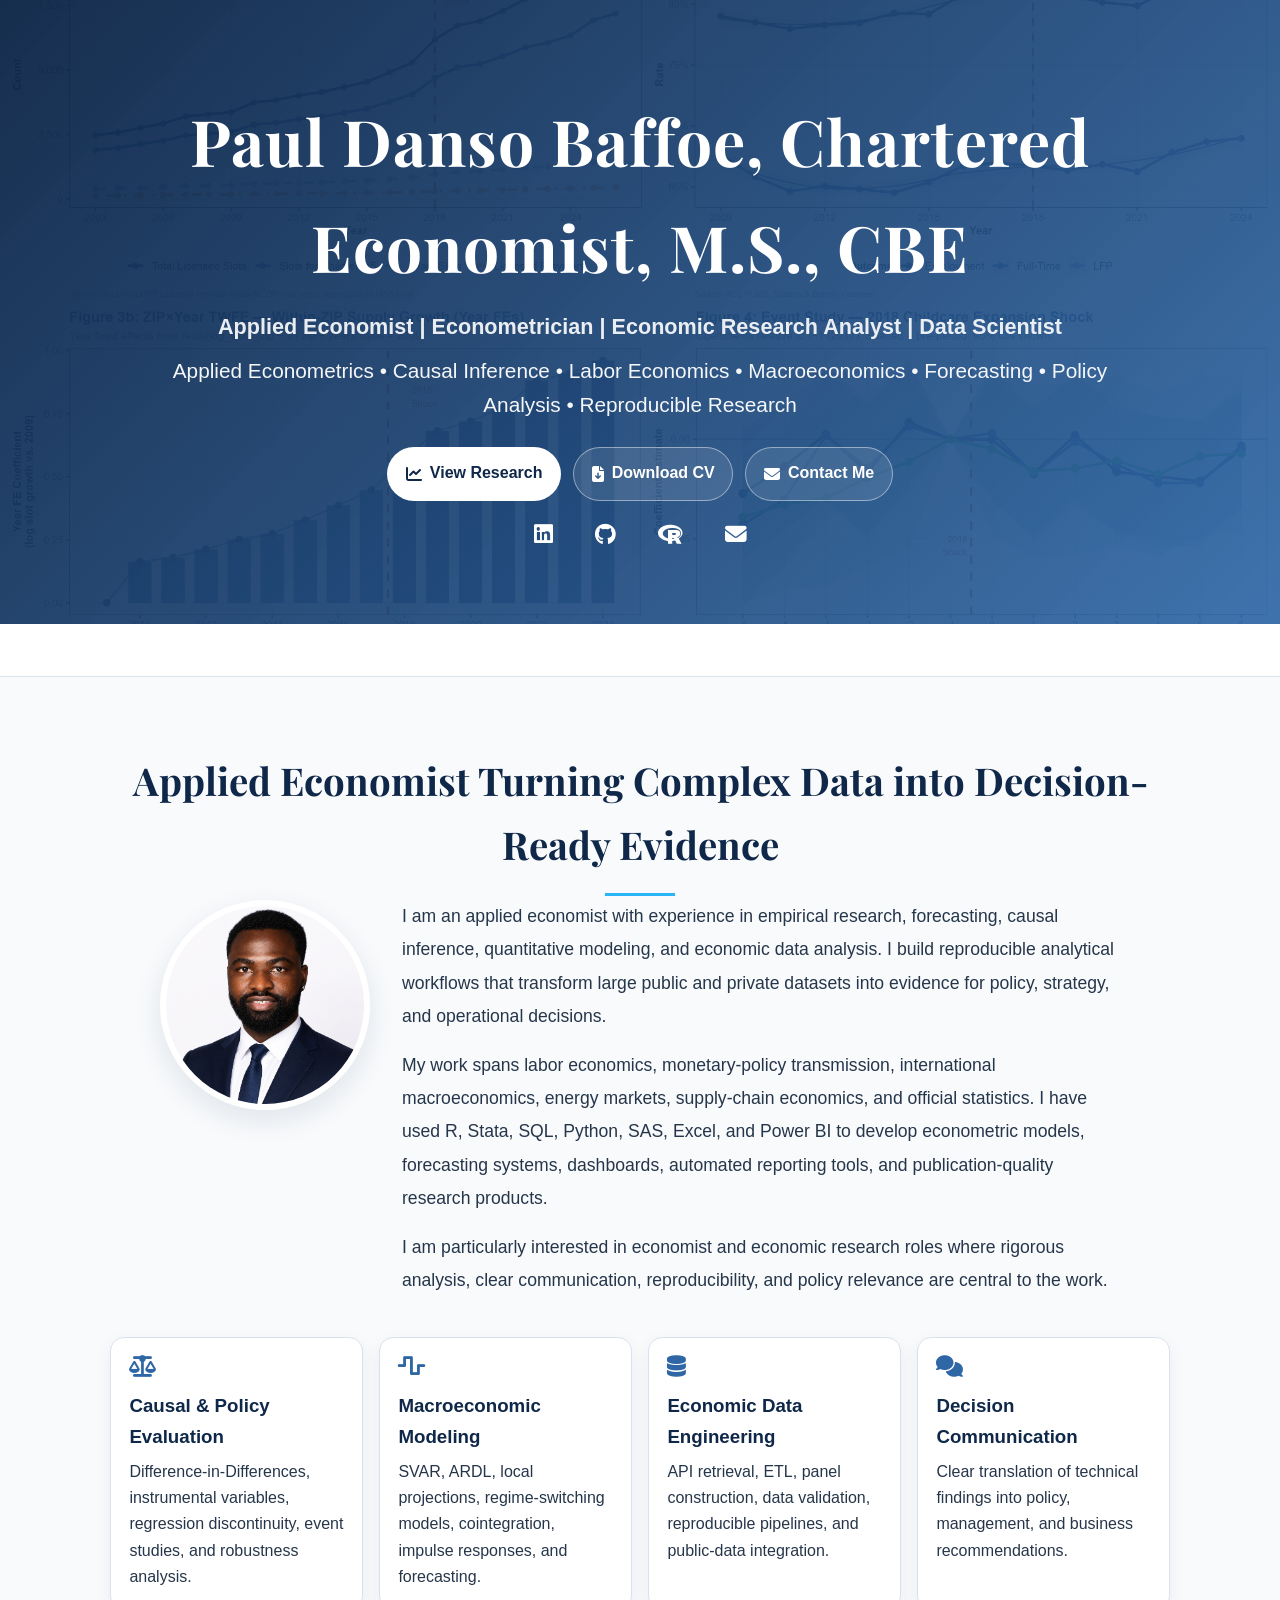
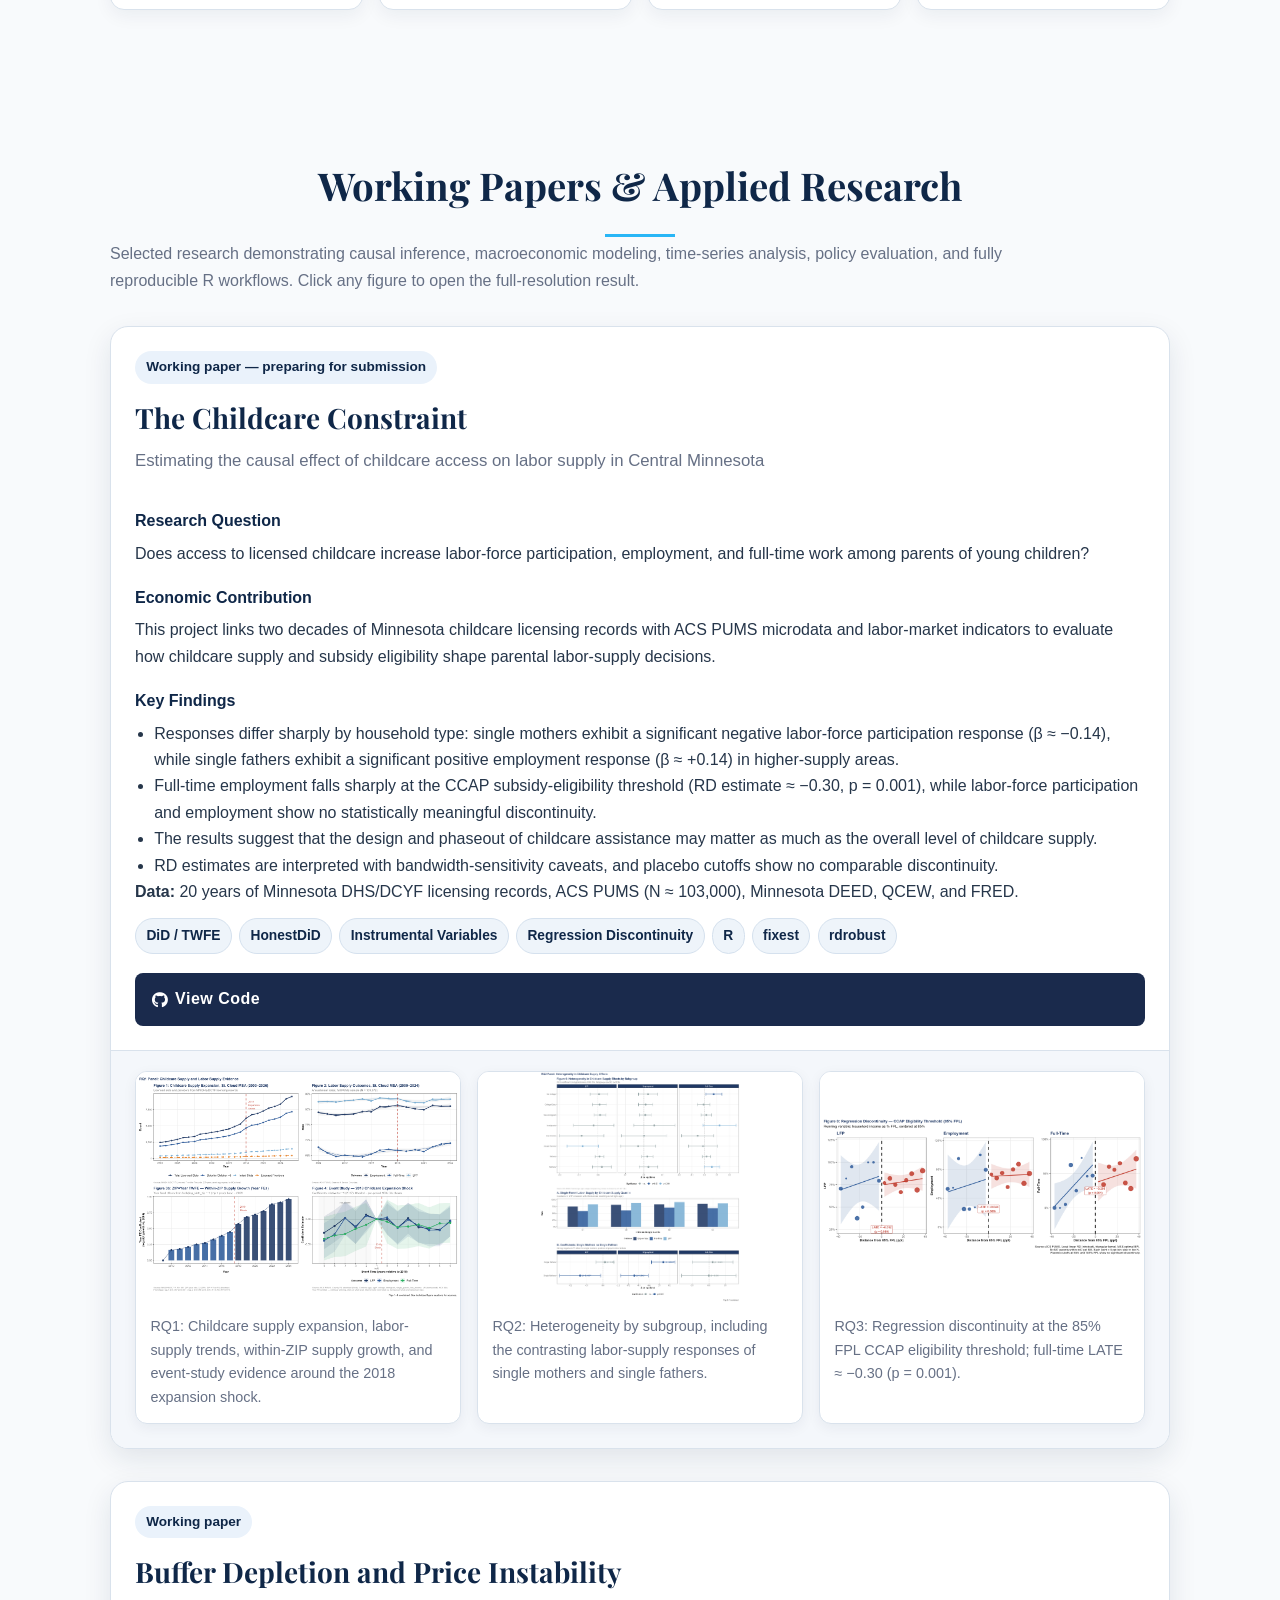
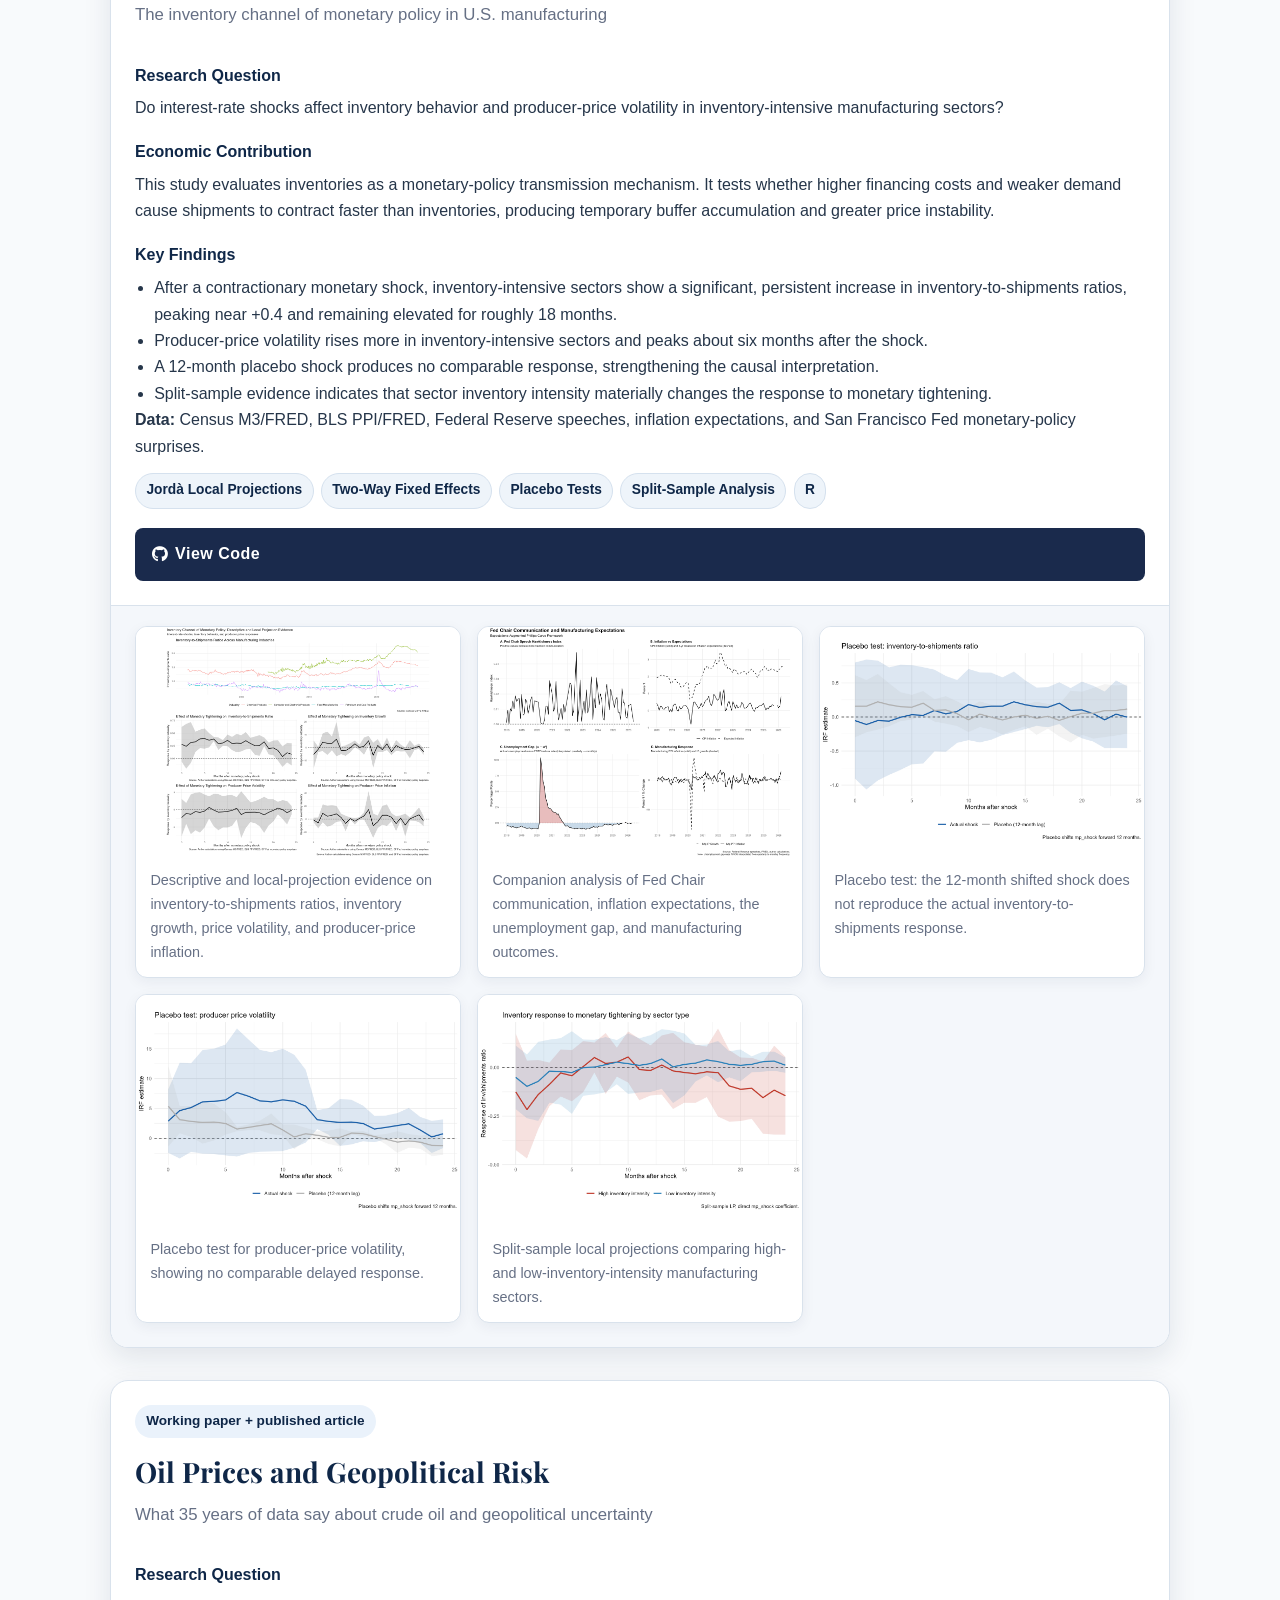
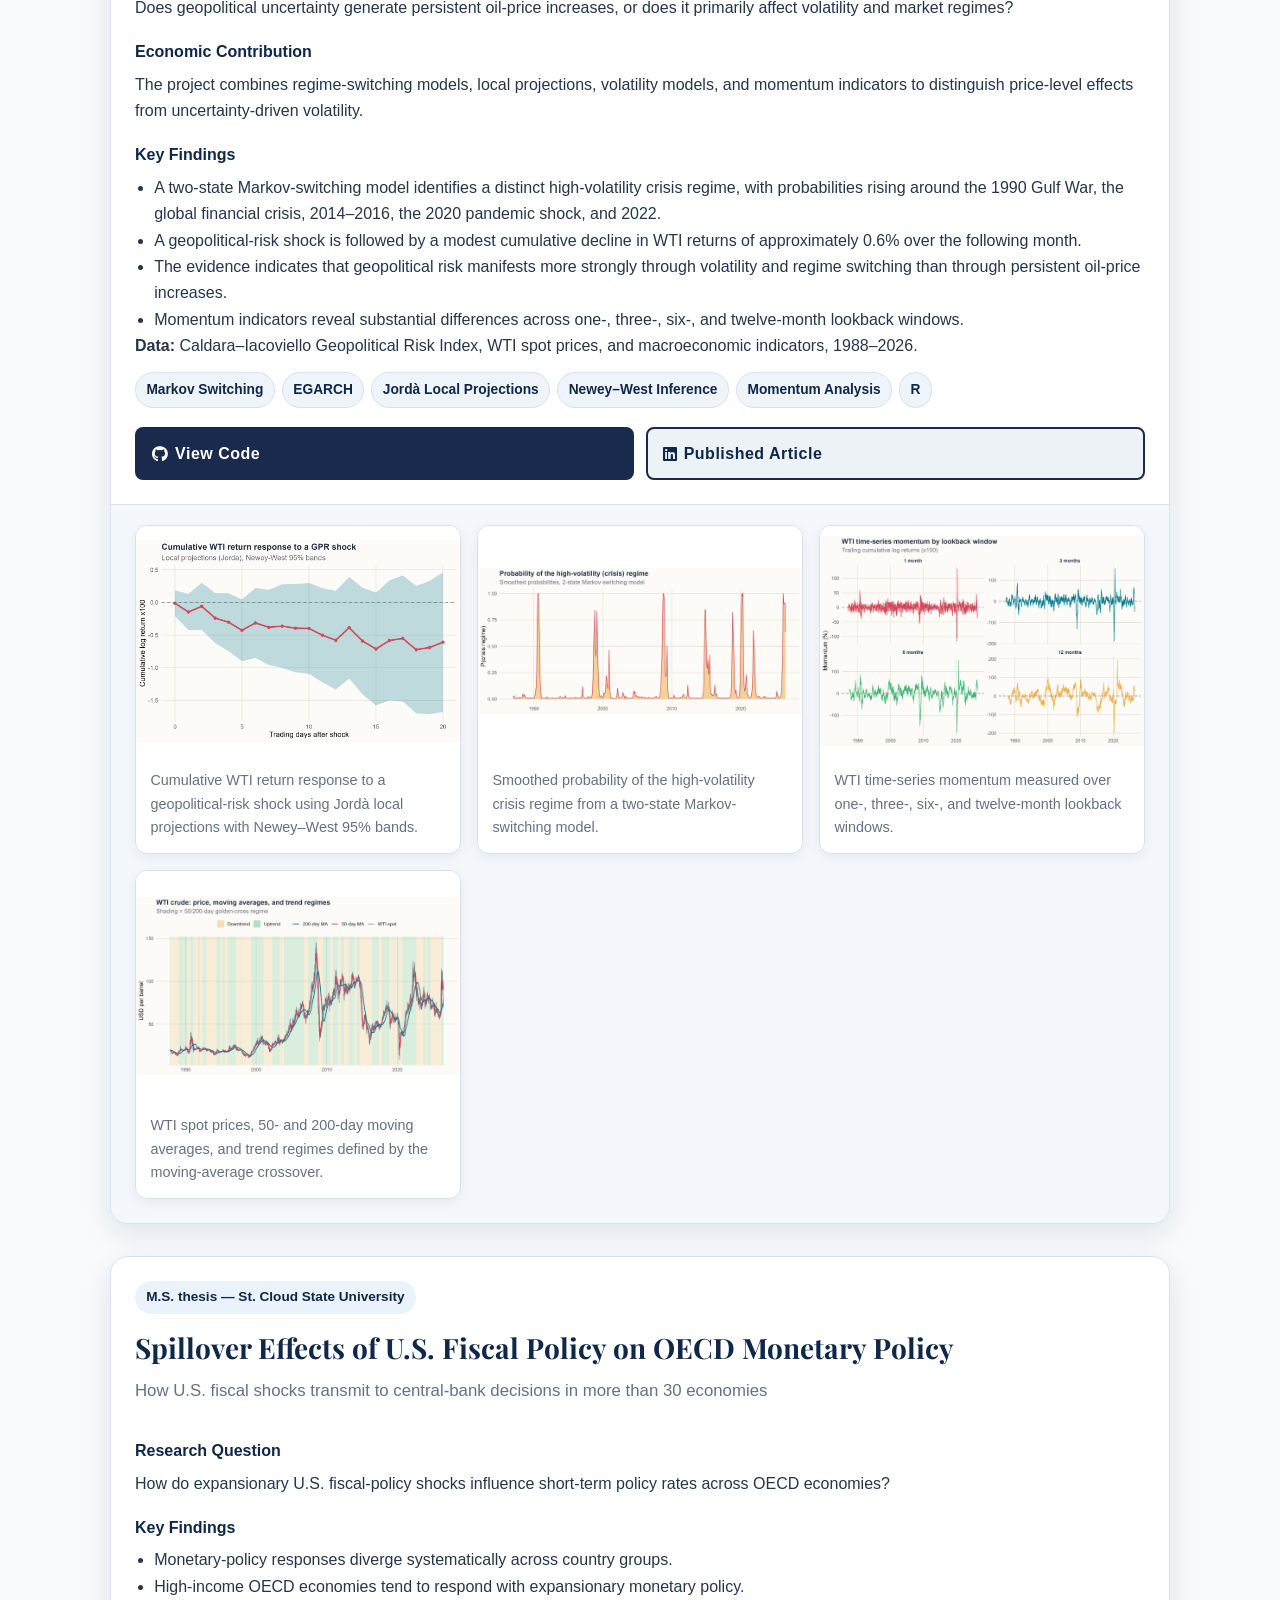
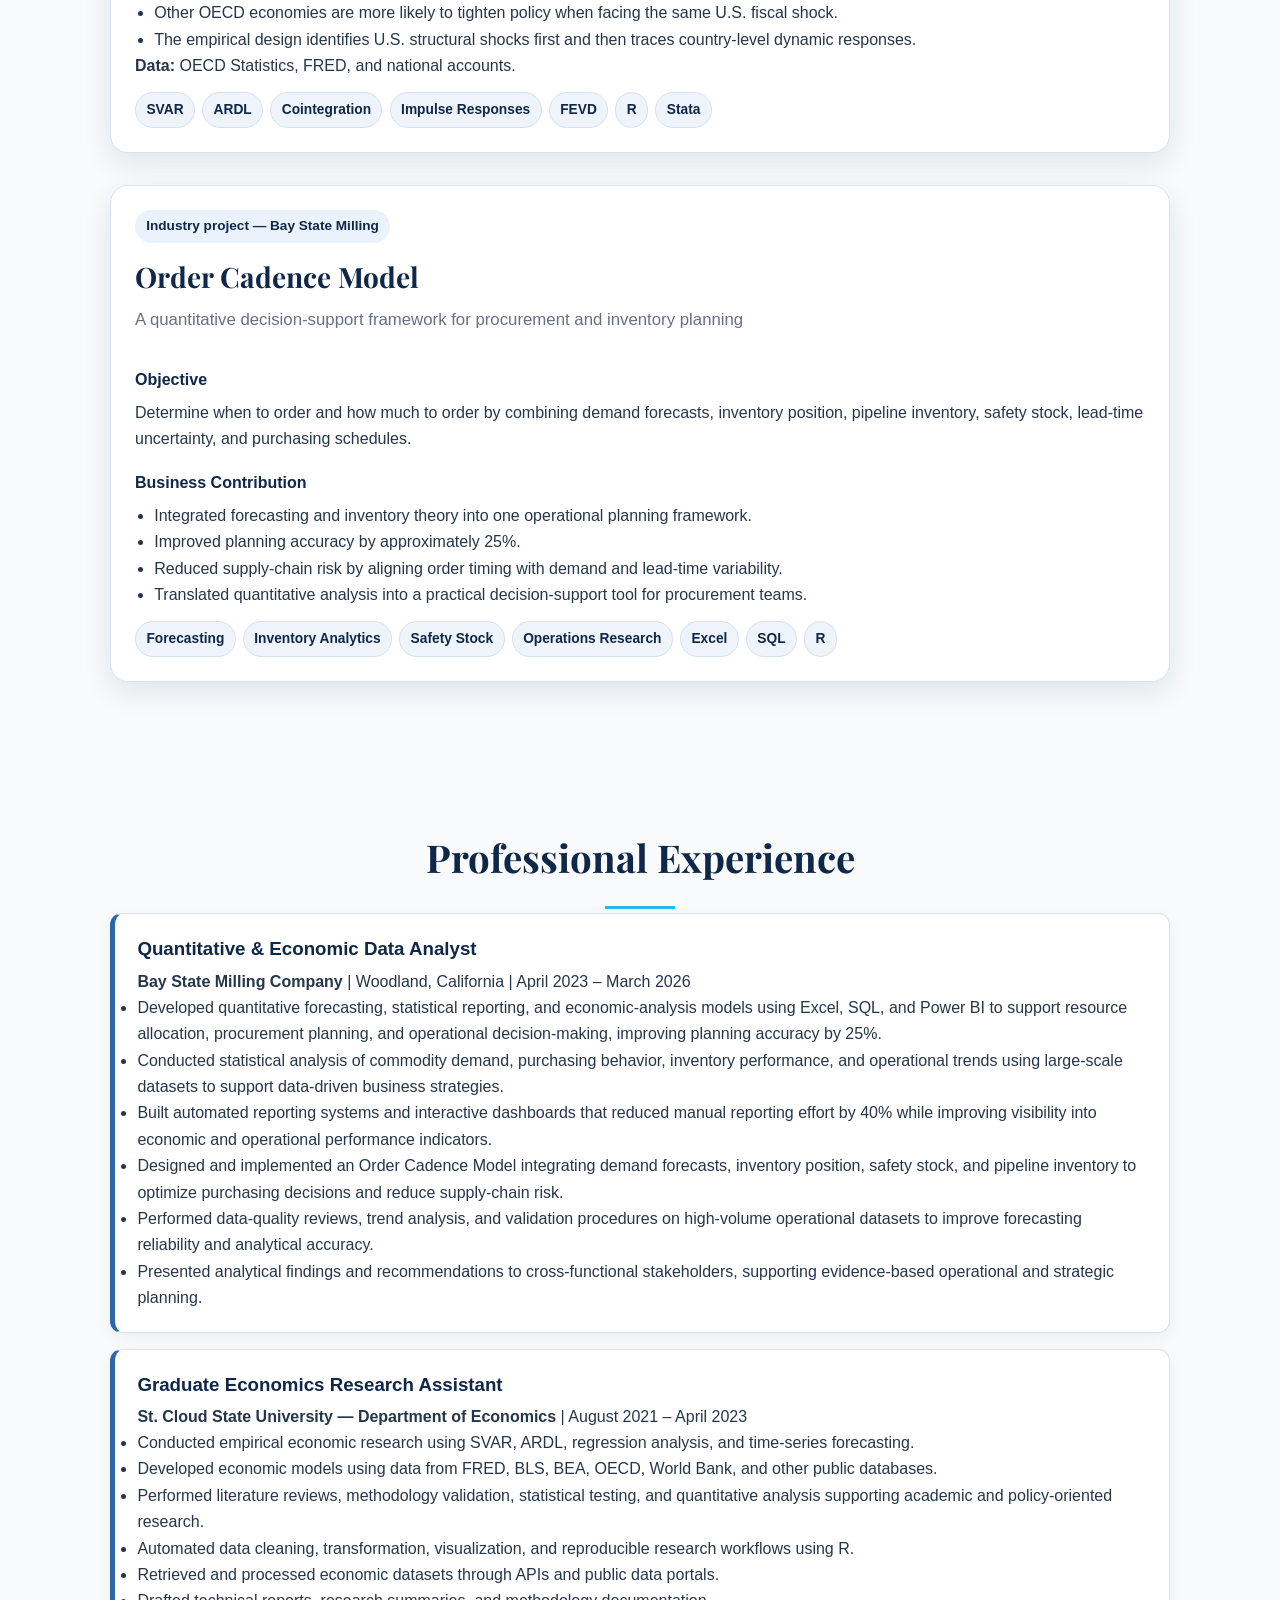
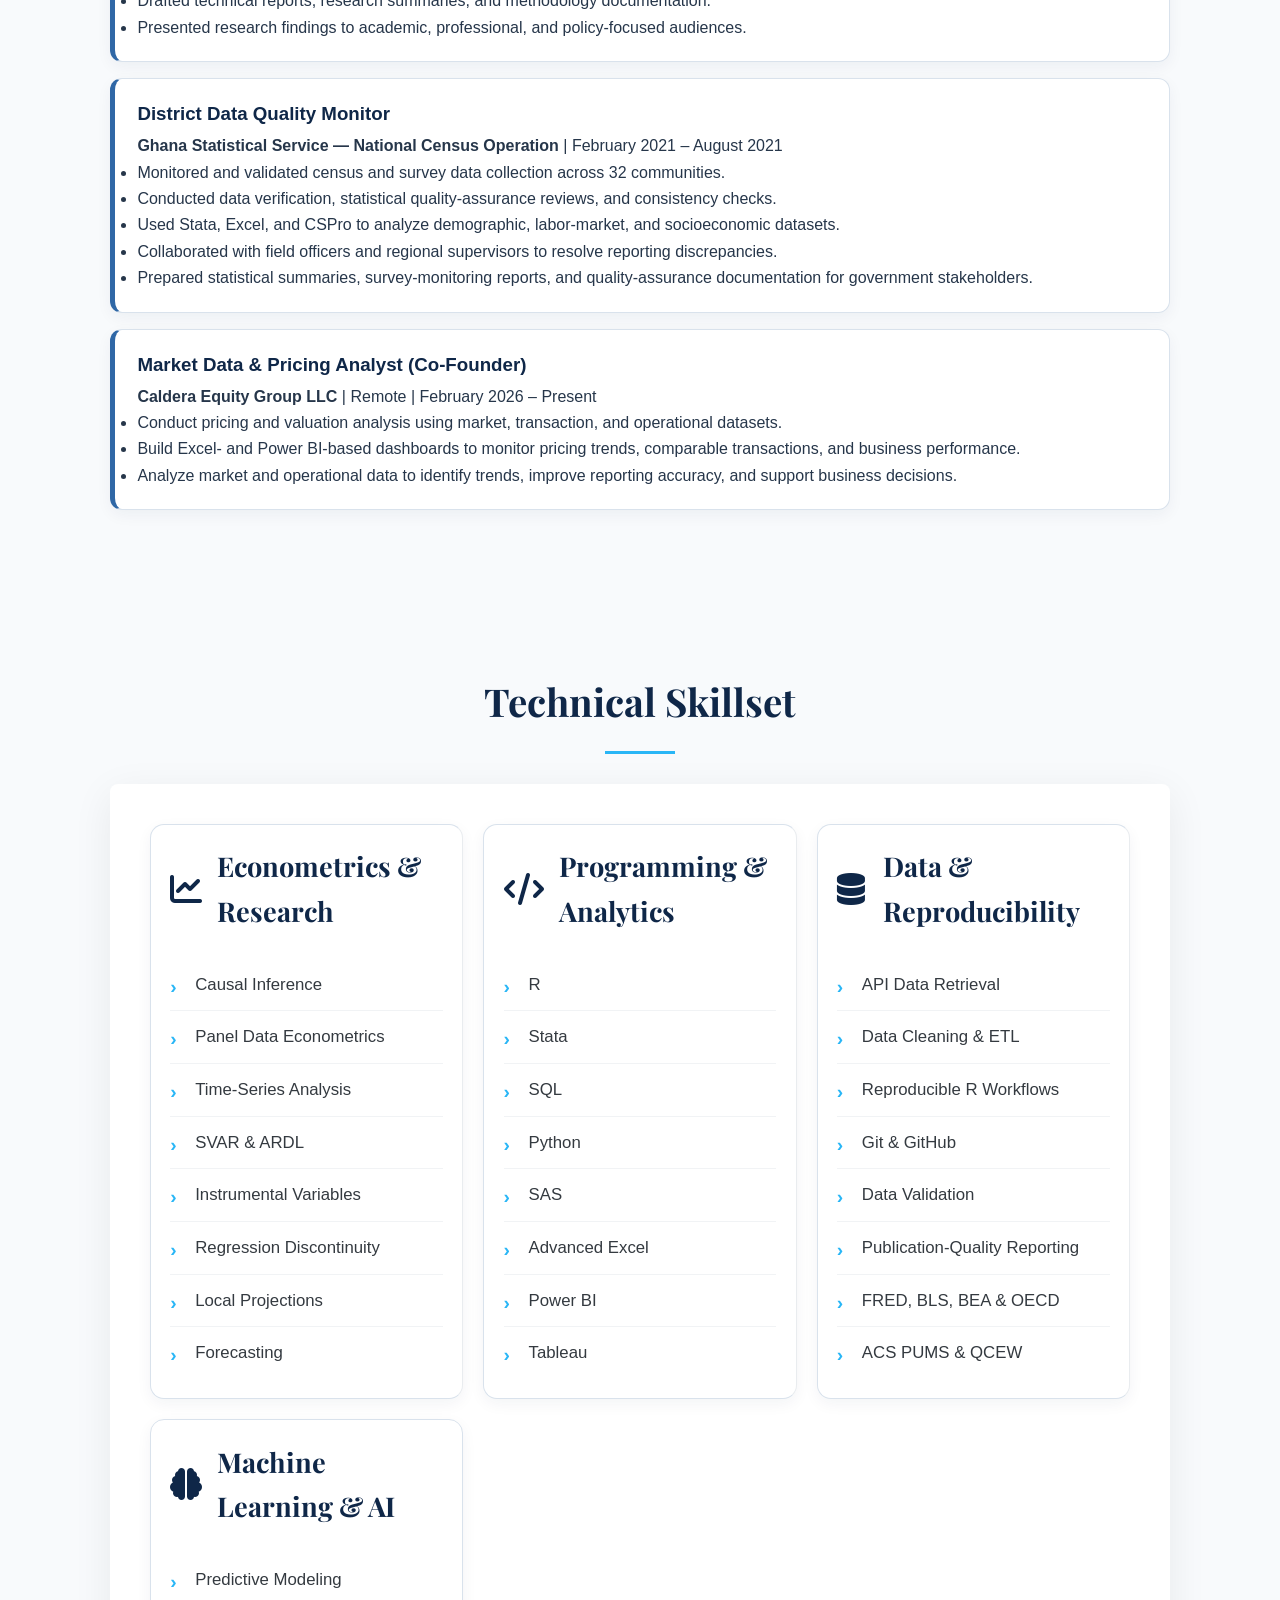
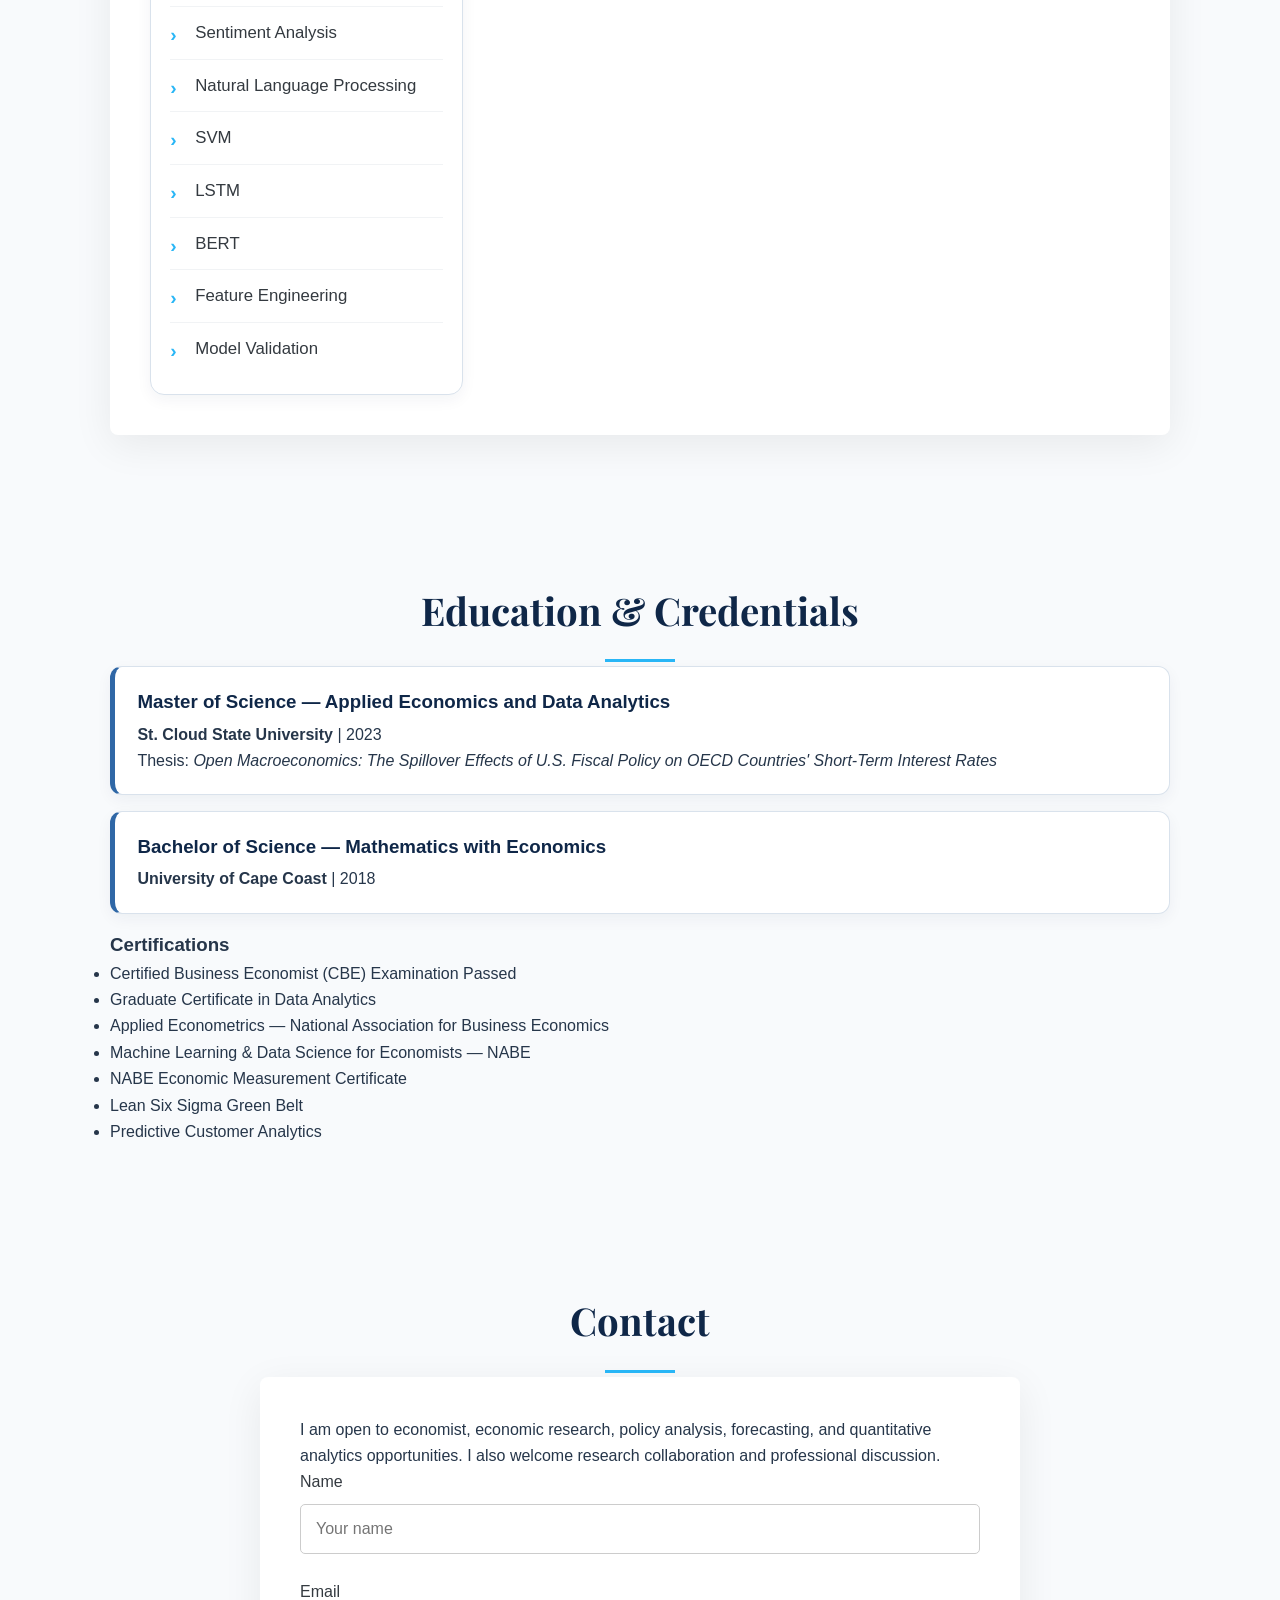
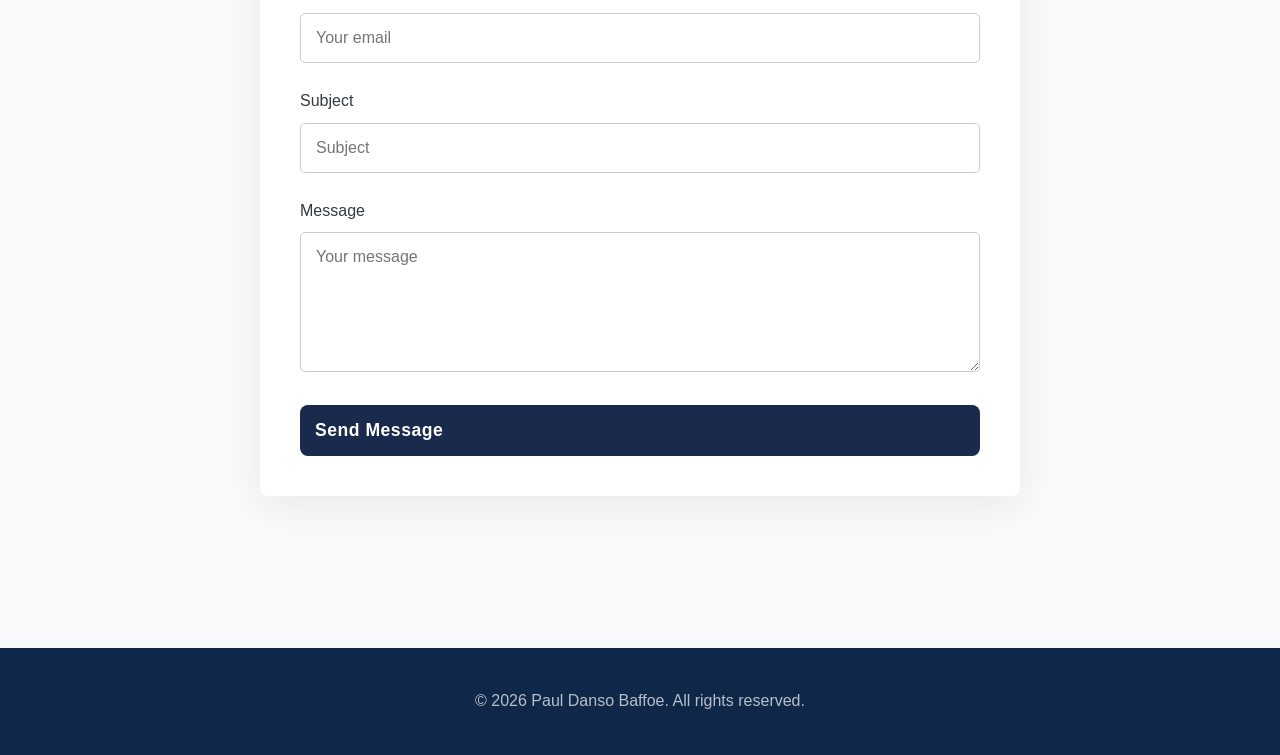
==== commit bd89ce9a: "Update header title with full credentials" ====
--- a/index.html
+++ b/index.html
@@ -395,7 +395,7 @@
 
 <header>
     <div class="container">
-        <h1>Paul Danso Baffoe, M.S., CBE</h1>
+        <h1>Paul Danso Baffoe, Chartered Economist, M.S., CBE</h1>
 
         <p class="headline">
             Applied Economist | Econometrician | Economic Research Analyst | Data Scientist
@@ -584,7 +584,7 @@
                     </div>
 
                     <div class="project-buttons">
-                        <a href="https://github.com/PBaffoe88" target="_blank" rel="noopener noreferrer" class="btn">
+                        <a href="https://github.com/PBaffoe88/Economics/blob/main/ChildCare-labor-Supply/childcare_labor_supply_analysis.R" target="_blank" rel="noopener noreferrer" class="btn">
                             <i class="fab fa-github"></i> View Code
                         </a>
                     </div>
@@ -679,7 +679,7 @@
                     </div>
 
                     <div class="project-buttons">
-                        <a href="https://github.com/PBaffoe88" target="_blank" rel="noopener noreferrer" class="btn">
+                        <a href="https://github.com/PBaffoe88/Economics/blob/main/Monetary-Policy-Inventory_Channel/buffer_depletion_analysis.R" target="_blank" rel="noopener noreferrer" class="btn">
                             <i class="fab fa-github"></i> View Code
                         </a>
                     </div>
@@ -793,7 +793,7 @@
                     </div>
 
                     <div class="project-buttons">
-                        <a href="https://github.com/PBaffoe88" target="_blank" rel="noopener noreferrer" class="btn">
+                        <a href="https://github.com/PBaffoe88/Economics/blob/main/CrudeOil-Momentum-GeoP-Risk/oil_momentum_gpr_pipeline.R" target="_blank" rel="noopener noreferrer" class="btn">
                             <i class="fab fa-github"></i> View Code
                         </a>
 
